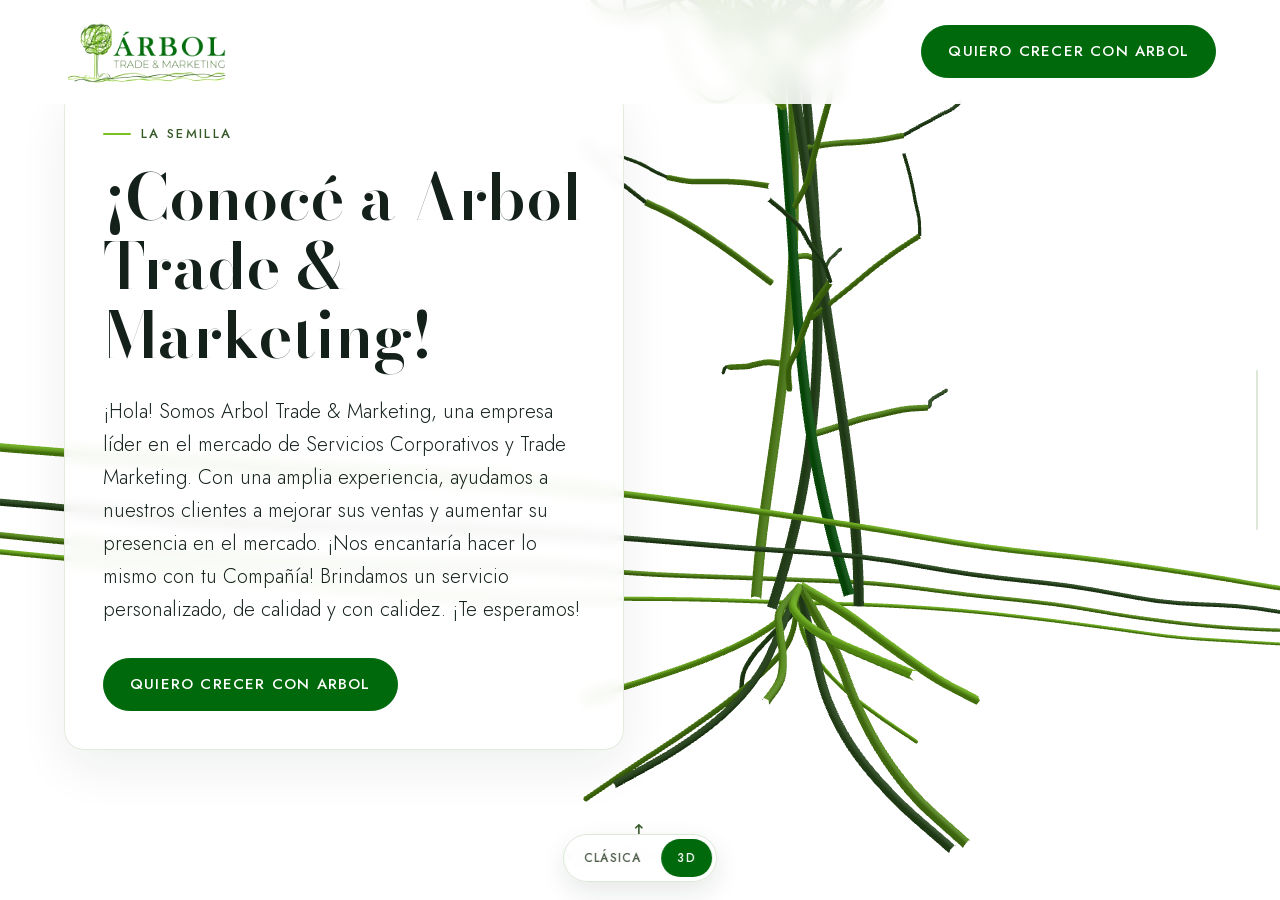
==== 3d/index.html @ 57b907fd "Versión 3D como alternativa, en /3d/ — la versión clásica no se toca Segunda versión del sitio con u" ====
<!doctype html>
<html lang="es-AR">
<head>
<meta charset="utf-8">
<meta name="viewport" content="width=device-width, initial-scale=1, viewport-fit=cover">
<!-- Samsung Internet's "Dark mode for websites" force-inverts pages by default
     for many Android users, turning this white-and-green site black with a
     magenta tree. This opts out. -->
<meta name="color-scheme" content="only light">
<meta name="theme-color" content="#ffffff">

<title>Árbol Trade & Marketing | Servicios Corporativos y Trade Marketing</title>
<meta name="description" content="Somos Árbol Trade & Marketing. Ayudamos a nuestros clientes a mejorar sus ventas y aumentar su presencia en el mercado: trade marketing, BTL, merchandising, auditoría, mystery shopping y logística promocional en Argentina.">
<link rel="canonical" href="https://www.arbolmarketing.com/">

<!-- ============================ STAGING ONLY ============================
     REMOVE THIS TAG BEFORE THE PRODUCTION CUTOVER TO www.arbolmarketing.com.
     Leaving it in place would de-index the live site from Google entirely.
     There is no build step here, so nothing removes it automatically.
     ===================================================================== -->
<meta name="robots" content="noindex, nofollow">

<meta property="og:type" content="website">
<meta property="og:locale" content="es_AR">
<meta property="og:site_name" content="Árbol Trade & Marketing">
<meta property="og:title" content="Árbol Trade & Marketing">
<meta property="og:description" content="Servicios Corporativos y Trade Marketing. Ayudamos a tu compañía a crecer: equipos permanentes en el punto de venta, brigadas, auditoría, mystery shoppers, merchandising, marketing visual y logística.">
<meta property="og:url" content="https://www.arbolmarketing.com/">
<meta property="og:image" content="https://www.arbolmarketing.com/assets/logo/original/arbol-vertical.jpg">
<meta name="twitter:card" content="summary_large_image">

<link rel="icon" href="../assets/favicon/favicon.svg" type="image/svg+xml">
<link rel="apple-touch-icon" href="../assets/favicon/apple-touch-icon.png">

<link rel="preload" href="../assets/fonts/jost-var.woff2" as="font" type="font/woff2" crossorigin>
<link rel="stylesheet" href="../styles.css?v=1">
<link rel="stylesheet" href="overrides.css?v=1">
<!-- Set before first paint: the reveal styles are scoped to .js, so without
     this the content would render then hide, flashing on every load. -->
<script>document.documentElement.className = 'js';</script>

<script type="application/ld+json">
{
  "@context": "https://schema.org",
  "@type": "ProfessionalService",
  "name": "Árbol Trade & Marketing",
  "description": "Servicios Corporativos y Trade Marketing.",
  "url": "https://www.arbolmarketing.com/",
  "email": "gerencia@arbolmarketing.com",
  "areaServed": "AR",
  "address": {
    "@type": "PostalAddress",
    "streetAddress": "Ciudad de la Paz 2941 Piso 9° B",
    "addressLocality": "CABA",
    "addressCountry": "AR"
  }
}
</script>
</head>

<body>
<canvas id="scene" aria-hidden="true"></canvas>

<a class="skip" href="#contenido">Saltar al contenido principal</a>

<header class="hdr">
  <a class="hdr__logo" href="#s1" aria-label="Árbol Trade &amp; Marketing — inicio">
    <img src="../assets/logo/arbol-horizontal.jpg" width="420" height="183"
         alt="Árbol Trade &amp; Marketing">
  </a>
  <a class="btn btn--primary hdr__cta"
     href="mailto:gerencia@arbolmarketing.com?subject=Quiero%20crecer%20con%20Arbol">Quiero crecer con Arbol</a>
</header>

<div class="rail" aria-hidden="true"><div class="rail__fill" id="railFill"></div></div>

<!-- The sections below are in NARRATIVE order in the HTML. CSS renders them
     bottom-to-top, so §1 is at the visual bottom and the visitor climbs. -->
<main class="scroll" id="scroller">

  <!-- ============================================================ §1 semilla -->
  <section class="sect s-3d s-seed" id="s1" aria-labelledby="t1">
    <div class="wrap narrow">
      <p class="eyebrow" data-reveal>La semilla</p>
      <h1 id="t1" data-reveal="2">¡Conocé a Arbol Trade &amp; Marketing!</h1>
      <p class="lead" data-reveal="3">¡Hola! Somos Arbol Trade &amp; Marketing, una empresa líder en el mercado de Servicios Corporativos y Trade Marketing. Con una amplia experiencia, ayudamos a nuestros clientes a mejorar sus ventas y aumentar su presencia en el mercado. ¡Nos encantaría hacer lo mismo con tu Compañía! Brindamos un servicio personalizado, de calidad y con calidez. ¡Te esperamos!</p>
      <div class="btns" data-reveal="4">
        <a class="btn btn--primary" href="mailto:gerencia@arbolmarketing.com?subject=Quiero%20crecer%20con%20Arbol">Quiero crecer con Arbol</a>
      </div>
    </div>

    <div class="art seed-art" aria-hidden="true"><img src="../assets/tree/waves.svg" alt="" class="fb-waves"></div>

    <button class="hint" id="hint" type="button">
      <span class="hint__arrow" aria-hidden="true">&#8593;</span>
      <span>Subí para crecer</span>
    </button>
  </section>

  <!-- ============================================================ §2 raíces -->
  <section class="sect s-3d s-roots" id="s2" aria-labelledby="t2">
    <div class="art roots-art" aria-hidden="true"><img src="../assets/tree/roots.svg" alt="" class="fb-roots"></div>
    <div class="wrap narrow" id="contenido" tabindex="-1">
      <p class="eyebrow" data-reveal>Las raíces</p>
      <h2 id="t2" data-reveal="2">Nuestra historia de crecimiento</h2>
      <p class="lead" data-reveal="3">Como un árbol, crecemos y evolucionamos a lo largo de los años. Desde nuestros inicios, hemos acompañado a nuestros clientes en su camino hacia el éxito. Logramos echar raíces, prosperar, dar cobertura y frutos con nuestras acciones. Hoy seguimos creciendo junto a ellos. Conocé más sobre nuestra historia y cómo podemos ayudar a tu negocio a crecer y prosperar.</p>
    </div>
  </section>

  <!-- ============================================================ §3 tronco -->
  <section class="sect s-3d s-trunk" id="s3" aria-labelledby="t3">
    <div class="art trunk-art" aria-hidden="true"><img src="../assets/tree/trunk.svg" alt="" class="fb-trunk"></div>
    <div class="wrap">
      <p class="eyebrow" data-reveal>El tronco</p>
      <h2 id="t3" data-reveal="2">¿Qué ofrecemos?</h2>

      <ul class="svcs" role="list">
        <li class="svc svc--solo" data-reveal>
          <svg class="svc__icon" viewBox="0 0 40 40" aria-hidden="true">
            <path d="M20 7c-6.5 0-10.5 4.2-9.4 9.2 1 5 6.4 8.2 11.6 7 5.2-1.2 8.7-5.4 7.5-9.9C28.6 9 24.4 7 20.6 8.4c-3.8 1.4-5 5.4-3 7.8 2 2.4 5.6 2 6.6-.6" stroke="var(--canopy)"/>
            <path d="M20 24.5V33" stroke="var(--brand)"/>
            <path d="M12.5 22.5 8 27M27.5 22.5 32 27" stroke="var(--mid)"/>
            <path d="M8 27c-2 .6-3 2-2.8 3.4M32 27c2 .6 3 2 2.8 3.4" stroke="var(--leaf)"/>
          </svg>
          <h3>Servicios de Marketing, Trade, BTL, campañas y eventos.</h3>
        </li>

        <li class="svc" data-reveal>
          <svg class="svc__icon" viewBox="0 0 40 40" aria-hidden="true">
            <path d="M14 13.5a3.2 3.2 0 1 1-.1 0M14 17v7m-3.8 4 3.8-4 3.8 4" stroke="var(--canopy)"/>
            <path d="M26.5 15a2.7 2.7 0 1 1-.1 0M26.5 18v6m-3 3.6 3-3.6 3 3.6" stroke="var(--mid)"/>
            <path d="M4 33c4.5-2.2 8-.2 12 .2 4 .4 7.5-1.8 11.5-1.6 2.6.1 4.4 1 6.5 2.2" stroke="var(--leaf)"/>
          </svg>
          <h3>Equipos de atención permanente para el PdeV</h3>
          <p>¡Siempre estamos disponibles para ayudar a nuestros clientes a mejorar su servicio al canal!</p>
        </li>

        <li class="svc" data-reveal>
          <svg class="svc__icon" viewBox="0 0 40 40" aria-hidden="true">
            <path d="M4 27.5 11.5 19l5 5L27 10" stroke="var(--canopy)"/>
            <path d="M21 10h6.5v6.5" stroke="var(--brand)"/>
            <path d="M4 33h9M6.5 36.5h6" stroke="var(--leaf)"/>
          </svg>
          <h3>Brigadas para acciones puntuales</h3>
          <p>¡Ayudamos a nuestros clientes a destacar en campañas específicas, rápidas y de gran alcance!</p>
        </li>

        <li class="svc" data-reveal>
          <svg class="svc__icon" viewBox="0 0 40 40" aria-hidden="true">
            <path d="M17.5 6.5c-6.2.3-10.4 4.6-10 10.4.4 5.8 5.4 9.6 11 9 5.6-.6 9.4-5.2 8.8-10.8-.5-4.6-4-8.2-8.6-8.6" stroke="var(--canopy)"/>
            <path d="m24.5 24.5 9 9" stroke="var(--brand)"/>
            <path d="M13.5 20v-3.5M17.5 20v-6.5M21.5 20v-9.5" stroke="var(--mid)"/>
          </svg>
          <h3>Servicios de auditoría</h3>
          <p>¡Brindamos una visión detallada del mercado para ayudar a tomar decisiones basadas en información!</p>
        </li>

        <li class="svc" data-reveal>
          <svg class="svc__icon" viewBox="0 0 40 40" aria-hidden="true">
            <path d="M9.5 14.5h21l-1.8 19h-17.4z" stroke="var(--canopy)"/>
            <path d="M15.5 14.5v-3a4.5 4.5 0 0 1 9 0v3" stroke="var(--mid)"/>
            <path d="M13.5 24.5c3.2-4.2 9.8-4.2 13 0-3.2 4.2-9.8 4.2-13 0" stroke="var(--brand)"/>
            <path d="M20 22.6a2 2 0 1 1-.1 0" stroke="var(--leaf)"/>
          </svg>
          <h3>Mystery Shoppers</h3>
          <p>¡Ayudamos a nuestros clientes a mejorar su servicio al cliente, evaluar sus KPI y validar la calidad de sus dinámicas!</p>
        </li>

        <li class="svc" data-reveal>
          <svg class="svc__icon" viewBox="0 0 40 40" aria-hidden="true">
            <path d="M4 15.5c5-2 9 2 14 0s9-2 18 0" stroke="var(--leaf)"/>
            <path d="M4 24.5c5-2 9 2 14 0s9-2 18 0" stroke="var(--mid)"/>
            <path d="M4 33.5c5-2 9 2 14 0s9-2 18 0" stroke="var(--canopy)"/>
            <path d="M7.5 6h6.5v7.5H7.5zM26 6h6.5v7.5H26z" stroke="var(--canopy)"/>
            <path d="m17.4 5.6 6.4.9-.9 6.4-6.4-.9z" stroke="var(--brand)"/>
          </svg>
          <h3>Servicio de Merchandising</h3>
          <p>¡Gestión de Trade, Información, Activación, Seguimiento y presentación de productos en tiendas!</p>
        </li>

        <li class="svc" data-reveal>
          <svg class="svc__icon" viewBox="0 0 40 40" aria-hidden="true">
            <path d="M20 21c0-1.8 1.9-2.8 3.1-1.2 1.2 1.6-.5 4.6-3.4 4.8-2.9.2-5.6-2.8-4.6-6.3 1-3.5 5.8-4.8 9.2-2.2" stroke="var(--canopy)"/>
            <path d="M20 11.5V6M29 14l3.5-3.5M11 14 7.5 10.5M32 22h5M3 22h5" stroke="var(--leaf)"/>
            <path d="M9.5 29.5 30 26l1.4 8L11 37.5z" stroke="var(--mid)"/>
          </svg>
          <h3>Marketing visual</h3>
          <p>¡Ayudamos a nuestros clientes a llamar la atención con activaciones impactantes!</p>
        </li>

        <li class="svc" data-reveal>
          <svg class="svc__icon" viewBox="0 0 40 40" aria-hidden="true">
            <path d="M3.5 12h17v14h-17z" stroke="var(--canopy)"/>
            <path d="M20.5 17h6.5l4.5 5.5V26h-11z" stroke="var(--mid)"/>
            <path d="M11 26a3.2 3.2 0 1 1-.1 0M27 26a3.2 3.2 0 1 1-.1 0" stroke="var(--brand)"/>
            <path d="M3 34c5-2 9 2 14 0s9-2 19 0" stroke="var(--leaf)"/>
          </svg>
          <h3>Logística</h3>
          <p>¡Aseguramos que los Materiales Promocionales lleguen a tiempo y se instalen en perfectas condiciones!</p>
        </li>
      </ul>
    </div>
  </section>

  <!-- ============================================================ §4 copa -->
  <section class="sect s-3d s-canopy" id="s4" aria-labelledby="t4">
    <div class="art canopy-art canopy" aria-hidden="true"><img src="../assets/tree/canopy.svg" alt="" class="fb-canopy"></div>
    <div class="shade" aria-hidden="true"></div>
    <div class="wrap narrow">
      <p class="eyebrow" data-reveal>La copa</p>
      <h2 id="t4" data-reveal="2">¿Por qué trabajar con nosotros?</h2>
      <p class="lead" data-reveal="3">Ofrecemos una combinación única de tecnología avanzada, potencial de crecimiento y recursos humanos altamente capacitados. Además, nuestra experiencia en el mercado en varias categorías nos permite brindar un servicio de calidad a nuestros clientes. ¡Nos encantaría ayudarte a alcanzar tus objetivos!</p>
    </div>
  </section>

  <!-- ============================================================ §5 contacto -->
  <section class="sect s-3d s-contact contact" id="s5" aria-labelledby="t5">
    <div class="wrap">
      <div class="contact-grid">
        <div>
          <p class="eyebrow" data-reveal>Los frutos</p>
          <h2 id="t5" data-reveal="2">¡Contactá con nosotros!</h2>
          <p class="lead line" data-reveal="3">¡Estamos ansiosos de conectarnos con vos!</p>
          <address data-reveal="3">Nos encontrás en Ciudad de la Paz 2941 Piso 9° B, CABA, Argentina</address>
          <p class="line" data-reveal="3"><span class="site">www.arbolmarketing.com</span> o envianos un correo electrónico a <a class="mail" href="mailto:gerencia@arbolmarketing.com">gerencia@arbolmarketing.com</a> .</p>
          <p data-reveal="3">¡No dudes en ponerte en contacto con nosotros para analizar juntos cómo podemos ayudar a crecer tu negocio!</p>

          <div class="btns" data-reveal="4">
            <a class="btn btn--primary" href="mailto:gerencia@arbolmarketing.com?subject=Quiero%20crecer%20con%20Arbol">Quiero crecer con Arbol</a>
            <a class="btn btn--ghost" href="mailto:gerencia@arbolmarketing.com?subject=Trabaj%C3%A1%20con%20Nosotros">Trabajá con Nosotros</a>
            <a class="btn btn--ghost" href="mailto:gerencia@arbolmarketing.com?subject=Acceso%20Clientes">Acceso Clientes</a>
          </div>
        </div>

        <div class="card-logo" data-reveal="2">
          <img src="../assets/logo/arbol-vertical.jpg" width="428" height="560"
               alt="Árbol Trade &amp; Marketing" loading="lazy">
        </div>
      </div>
    </div>
  </section>

  <footer class="ftr" id="ftr">
    <p style="margin:0">© <span id="yr">2026</span> Árbol Trade &amp; Marketing · Ciudad de la Paz 2941 Piso 9° B, CABA, Argentina</p>
    <p style="margin:0"><a href="mailto:gerencia@arbolmarketing.com">gerencia@arbolmarketing.com</a></p>
    <button class="motion-toggle" id="motionToggle" type="button" aria-pressed="false">Reducir animación</button>
  </footer>

</main>


<nav class="switch" aria-label="Versión del sitio">
  <a href="../">Clásica</a>
  <a href="./" aria-current="page">3D</a>
</nav>
<script src="../script.js?v=1"></script>
<script type="module" src="scene.js?v=1"></script>
</body>
</html>
---- styles.css ----
/* =========================================================================
   Árbol Trade & Marketing — www.arbolmarketing.com
   Plain CSS. No build step. What you edit is what ships.

   CONTRAST RULES — do not break these:
     --leaf (#7CC01F) is 2.23:1 on white. NEVER text, NEVER a link, NEVER a
     focus ring. Decorative strokes only.
     --mid  (#689F1E) is 3.20:1 on white. Decorative only, at any size.
     Buttons, links and focus rings use --brand (#00690C, 6.94:1) or darker.
   ========================================================================= */

@font-face {
  font-family: 'Bodoni Moda';
  font-style: normal;
  font-weight: 500 700;
  font-display: swap;
  src: url(assets/fonts/bodonimoda-var.woff2) format('woff2');
  unicode-range: U+0000-00FF, U+0131, U+0152-0153, U+02BB-02BC, U+02C6, U+02DA,
    U+02DC, U+0304, U+0308, U+0329, U+2000-206F, U+20AC, U+2122, U+2191, U+2193,
    U+2212, U+2215, U+FEFF, U+FFFD;
}
@font-face {
  font-family: 'Jost';
  font-style: normal;
  font-weight: 300 500;
  font-display: swap;
  src: url(assets/fonts/jost-var.woff2) format('woff2');
  unicode-range: U+0000-00FF, U+0131, U+0152-0153, U+02BB-02BC, U+02C6, U+02DA,
    U+02DC, U+0304, U+0308, U+0329, U+2000-206F, U+20AC, U+2122, U+2191, U+2193,
    U+2212, U+2215, U+FEFF, U+FFFD;
}

:root {
  --white: #ffffff;
  --mist: #f2f7ef;
  --border: #dce7d8;
  --ink: #14201a;
  --ink-2: #4a5a45;
  --root: #0b4a12;
  --brand: #00690c;
  --brand-hov: #00520a;
  --canopy: #375b29;
  --mid: #689f1e;
  --leaf: #7cc01f;

  --serif: 'Bodoni Moda', 'Didot', 'Times New Roman', serif;
  --sans: 'Jost', 'Futura', 'Century Gothic', system-ui, -apple-system, sans-serif;

  --wrap: 1120px;
  --pad: clamp(20px, 5vw, 64px);
  --sect-y: clamp(72px, 12vh, 132px);

  --ease: cubic-bezier(0.22, 0.61, 0.36, 1);
  --dur: 0.85s;
}

*, *::before, *::after { box-sizing: border-box; }

html { -webkit-text-size-adjust: 100%; }

body {
  margin: 0;
  background: var(--white);
  color: var(--ink);
  font-family: var(--sans);
  font-weight: 400;
  font-size: 17px;
  line-height: 1.7;          /* Spanish runs long. Not optional. */
  -webkit-font-smoothing: antialiased;
  overflow: hidden;          /* the scroller below owns all scrolling */
}

img { max-width: 100%; height: auto; display: block; }

::selection { background: var(--leaf); color: var(--ink); }

a { color: var(--brand); }

:focus-visible {
  outline: 3px solid var(--brand);
  outline-offset: 2px;
  border-radius: 3px;
}

.skip {
  position: absolute;
  left: 12px; top: -60px;
  z-index: 100;
  background: var(--brand); color: #fff;
  padding: 10px 18px; border-radius: 999px;
  font-size: 15px; text-decoration: none;
  transition: top 0.2s;
}
.skip:focus { top: 12px; }

.sr-only {
  position: absolute; width: 1px; height: 1px;
  padding: 0; margin: -1px; overflow: hidden;
  clip: rect(0 0 0 0); white-space: nowrap; border: 0;
}

/* ---------------------------------------------------------------- header */
.hdr {
  position: fixed; inset: 0 0 auto 0; z-index: 50;
  display: flex; align-items: center; justify-content: space-between;
  gap: 16px;
  padding: 14px var(--pad);
  background: rgba(255, 255, 255, 0.88);
  backdrop-filter: saturate(1.4) blur(10px);
  border-bottom: 1px solid transparent;
  transition: border-color 0.3s, background 0.3s;
}
.hdr.stuck { border-bottom-color: var(--border); }
/* The client's lockups are JPGs on a white background, so their "white" is
   never exactly #FFFFFF and shows as a faint rectangle against the page.
   multiply drops those near-white pixels into the background cleanly.
   Only safe because every surface behind a logo here is white or mist. */
.hdr__logo img, .card-logo img, .e404 img {
  /* brightness() lifts the near-white to pure white so the rectangle vanishes;
     multiply then blends what's left. The green line art is dark enough that
     a 6% lift is invisible on it. Remove both once a real vector logo lands. */
  filter: brightness(1.06);
  mix-blend-mode: multiply;
}
.hdr__logo img { width: clamp(132px, 17vw, 172px); }
.hdr__cta { flex: 0 0 auto; }
@media (max-width: 640px) { .hdr .btn { display: none; } }

/* ---------------------------------------------------------------- scroller
   THE CORE MECHANIC.
   flex-direction: column-reverse stacks the sections bottom-to-top visually
   while leaving them in narrative order in the HTML. The browser parks the
   initial scroll position at the flow's start edge — which is the visual
   BOTTOM — so the page opens at the seed, underground, with no JavaScript.
   Scrolling UP moves the visitor forward: semilla → raíces → tronco → copa.
   Because the DOM is never reordered, reading order, tab order and
   screen-reader order all still match. No scroll-jacking anywhere. */
.scroll {
  height: 100svh;
  overflow-y: auto;
  overflow-x: hidden;
  display: flex;
  flex-direction: column-reverse;
  overscroll-behavior-y: contain;
  scroll-behavior: smooth;
}
@media (prefers-reduced-motion: reduce) { .scroll { scroll-behavior: auto; } }

.sect {
  flex: 0 0 auto;
  position: relative;
  width: 100%;
  padding: var(--sect-y) var(--pad);
}
.wrap { max-width: var(--wrap); margin: 0 auto; position: relative; z-index: 2; }
.narrow { max-width: 68ch; }

/* ---------------------------------------------------------------- type */
.eyebrow {
  font-family: var(--sans); font-weight: 500;
  font-size: 13px; letter-spacing: 0.18em; text-transform: uppercase;
  color: var(--canopy);
  margin: 0 0 18px;
  display: flex; align-items: center; gap: 10px;
}
.eyebrow::before {
  content: ''; width: 28px; height: 2px; background: var(--leaf);
  border-radius: 2px; flex: 0 0 auto;
}

h1, h2 { font-family: var(--serif); font-weight: 600; margin: 0 0 24px; letter-spacing: -0.01em; }
h1 { font-size: clamp(38px, 5.6vw, 64px); line-height: 1.08; }
h2 { font-size: clamp(30px, 4vw, 44px); line-height: 1.15; }
h3 { font-family: var(--sans); font-weight: 500; font-size: clamp(20px, 2vw, 22px); line-height: 1.3; margin: 0 0 8px; }

p { margin: 0 0 20px; max-width: 68ch; }
.lead { font-weight: 300; font-size: clamp(18px, 2.2vw, 20px); line-height: 1.65; }
.muted { color: var(--ink-2); }

/* ---------------------------------------------------------------- buttons */
.btn {
  display: inline-flex; align-items: center; justify-content: center; gap: 10px;
  min-height: 48px; padding: 13px 26px;
  font-family: var(--sans); font-weight: 500; font-size: 15px;
  letter-spacing: 0.08em; text-transform: uppercase;
  border-radius: 999px; text-decoration: none;
  border: 1.5px solid var(--brand);
  transition: background 0.22s, color 0.22s, transform 0.22s, box-shadow 0.22s;
}
.btn--primary { background: var(--brand); color: #fff; }
.btn--primary:hover { background: var(--brand-hov); border-color: var(--brand-hov); transform: translateY(-2px); box-shadow: 0 8px 22px rgba(0, 105, 12, 0.22); }
.btn--ghost { background: transparent; color: var(--brand); }
.btn--ghost:hover { background: var(--mist); transform: translateY(-2px); }
.btns { display: flex; flex-wrap: wrap; gap: 14px; margin-top: 32px; }

/* ---------------------------------------------------------------- tree art */
.art { position: absolute; z-index: 1; pointer-events: none; }
.art svg { display: block; width: 100%; height: 100%; overflow: visible; }
.art path { fill: none; stroke-linecap: round; stroke-linejoin: round; }

/* draw-on: every path is normalised with pathLength="1" */
.js .art path {
  stroke-dasharray: 1;
  stroke-dashoffset: 1;
  transition: stroke-dashoffset 1.5s var(--ease);
}
.js .in .art path, .js .art.in path { stroke-dashoffset: 0; }

/* stagger the canopy strokes so the crown tangles itself into being */
.js .canopy path { transition-duration: 1.7s; }
.js .canopy path:nth-child(3n)   { transition-delay: 0.18s; }
.js .canopy path:nth-child(3n+1) { transition-delay: 0.36s; }
.js .roots path:nth-child(2n)    { transition-delay: 0.2s; }

/* ---------------------------------------------------------------- reveal
   Authored visible-first: the animation is the OVERRIDE, never the default.
   With JS off, CSS unsupported, or reduced-motion on, everything is simply
   there. We never drop interactive content below opacity 0.15. */
.js [data-reveal] {
  opacity: 0;
  transform: translateY(16px);
  transition: opacity var(--dur) var(--ease), transform var(--dur) var(--ease);
}
.js [data-reveal].in { opacity: 1; transform: none; }
.js [data-reveal][data-reveal='2'] { transition-delay: 0.1s; }
.js [data-reveal][data-reveal='3'] { transition-delay: 0.2s; }
.js [data-reveal][data-reveal='4'] { transition-delay: 0.3s; }

/* ---------------------------------------------------------------- §1 semilla */
.s-seed { min-height: 100svh; display: flex; align-items: center; padding-bottom: 190px; }
.s-seed .wrap { text-align: left; }
.seed-art { left: 0; right: 0; bottom: 0; height: 210px; }
.seed-art .waves { position: absolute; left: -2%; right: -2%; bottom: 120px; height: 60px; width: 104%; }
.seed-art .seedling { position: absolute; left: 50%; bottom: 84px; width: 120px; height: 110px; transform: translateX(-50%); }

.hint {
  position: absolute; left: 50%; bottom: 26px; transform: translateX(-50%);
  z-index: 3;
  display: flex; flex-direction: column; align-items: center; gap: 6px;
  font-size: 13px; letter-spacing: 0.16em; text-transform: uppercase;
  color: var(--canopy); font-weight: 500;
  background: none; border: 0; cursor: pointer; font-family: var(--sans);
  padding: 8px 14px; border-radius: 999px;
}
.hint:hover { color: var(--brand); }
.hint__arrow { font-size: 19px; line-height: 1; animation: rise 2.1s var(--ease) infinite; }
@keyframes rise {
  0%, 100% { transform: translateY(3px); opacity: 0.55; }
  50% { transform: translateY(-4px); opacity: 1; }
}

/* ---------------------------------------------------------------- §2 raíces */
/* The text starts BELOW the root system — root strokes never run behind
   running copy, they live in the space above it and in the side gutters. */
.s-roots { padding-top: clamp(250px, 38vh, 420px); }
.roots-art {
  left: 50%; top: 10px;
  width: min(880px, 96vw); height: clamp(190px, 28vh, 330px);
  transform: translateX(-50%); opacity: 0.9;
}

/* ---------------------------------------------------------------- §3 tronco */
.s-trunk { padding-top: calc(var(--sect-y) + 20px); }
.trunk-art { left: 50%; top: 0; bottom: 0; width: 180px; height: auto; transform: translateX(-50%); }
.trunk-art svg { height: 100%; }

.svcs {
  list-style: none; margin: 56px 0 0; padding: 0;
  display: grid; grid-template-columns: 1fr 1fr; column-gap: 210px; row-gap: 30px;
}
.svc {
  position: relative;
  border: 1px solid var(--border); border-radius: 16px;
  background: var(--white);
  padding: 26px 26px 28px;
  transition: box-shadow 0.25s, transform 0.25s, border-color 0.25s;
}
.svc:hover { transform: translateY(-2px); box-shadow: 0 12px 30px rgba(20, 32, 26, 0.08); border-color: #cbdcc5; }
.svc__icon { width: 44px; height: 44px; margin-bottom: 16px; }
.svc__icon path, .svc__icon circle { fill: none; stroke-linecap: round; stroke-linejoin: round; stroke-width: 1.75; }
.svc h3 { color: var(--ink); }
.svc p { font-size: 16px; color: var(--ink-2); margin: 0; }
.svc--solo { display: flex; flex-direction: column; justify-content: center; }

/* branch stubs reaching from each card toward the trunk */
.svc::after {
  content: ''; position: absolute; top: 46px; height: 1.5px;
  background: linear-gradient(90deg, var(--border), var(--leaf));
  width: 105px;
}
.svc:nth-child(odd) { grid-column: 1; }
.svc:nth-child(even) { grid-column: 2; margin-top: 64px; }
.svc:nth-child(odd)::after { right: -105px; }
.svc:nth-child(even)::after { left: -105px; background: linear-gradient(270deg, var(--border), var(--leaf)); }

/* ---------------------------------------------------------------- §4 copa */
.s-canopy { padding-top: clamp(120px, 22vh, 240px); overflow: hidden; }
.canopy-art { left: 50%; top: -40px; width: min(880px, 118vw); height: 520px; transform: translateX(-50%); opacity: 0.95; }
.s-canopy .wrap { padding-top: clamp(240px, 34vh, 380px); }
.s-canopy .shade {
  position: absolute; left: 50%; top: 300px; width: min(900px, 120vw); height: 340px;
  transform: translateX(-50%);
  background: radial-gradient(ellipse at center, rgba(55, 91, 41, 0.08), transparent 68%);
  z-index: 1; pointer-events: none;
}

/* ---------------------------------------------------------------- §5 contacto */
.s-contact { background: var(--mist); border-top: 1px solid var(--border); }
.contact-grid { display: grid; grid-template-columns: 1.15fr 0.85fr; gap: 56px; align-items: start; }
.contact address { font-style: normal; margin: 0 0 6px; }
.contact .line { margin: 0 0 10px; }
.contact a.mail { color: var(--brand); font-weight: 500; word-break: break-word; }
.contact .site { color: var(--canopy); font-weight: 500; }
.card-logo {
  background: var(--white); border: 1px solid var(--border); border-radius: 20px;
  padding: 34px; text-align: center;
}
.card-logo img { margin: 0 auto; width: min(240px, 60%); }

/* ---------------------------------------------------------------- footer */
.ftr {
  background: var(--white); border-top: 1px solid var(--border);
  /* The footer is the LAST child, so column-reverse puts it at the visual top
     of the page — where the fixed header would otherwise cover it. The extra
     top padding is that clearance, not decoration. */
  padding: clamp(104px, 13vh, 140px) var(--pad) 34px;
  display: flex; flex-wrap: wrap; align-items: center; justify-content: space-between; gap: 16px;
  font-size: 14px; color: var(--ink-2);
}
.ftr a { color: var(--canopy); }
.motion-toggle {
  font-family: var(--sans); font-size: 13px; color: var(--ink-2);
  background: none; border: 1px solid var(--border); border-radius: 999px;
  padding: 10px 18px; cursor: pointer; min-height: 44px;
}
.motion-toggle:hover { border-color: var(--brand); color: var(--brand); }

/* ---------------------------------------------------------------- rail
   Orientation without inventing Spanish nav labels. Fills from the bottom
   as the visitor climbs. Decorative and hidden from assistive tech. */
.rail {
  position: fixed; right: 22px; top: 50%; transform: translateY(-50%);
  z-index: 40; width: 2px; height: 160px;
  background: var(--border); border-radius: 2px;
  display: flex; align-items: flex-end;
}
.rail__fill { width: 100%; height: 0%; background: var(--brand); border-radius: 2px; transition: height 0.15s linear; }
@media (max-width: 1100px) { .rail { display: none; } }

/* ================================================================ mobile */
@media (max-width: 860px) {
  .svcs { grid-template-columns: 1fr; column-gap: 0; row-gap: 18px; margin-left: 52px; margin-top: 44px; }
  .svc:nth-child(odd), .svc:nth-child(even) { grid-column: 1; margin-top: 0; }
  .svc::after,
  .svc:nth-child(odd)::after,
  .svc:nth-child(even)::after {
    left: -52px; right: auto; width: 52px;
    background: linear-gradient(270deg, var(--border), var(--leaf));
  }
  /* trunk moves to the left gutter — same SVG, different placement */
  .trunk-art { left: 26px; transform: none; width: 60px; }
  .contact-grid { grid-template-columns: 1fr; gap: 34px; }
  .card-logo { padding: 26px; }
  .s-canopy .wrap { padding-top: clamp(170px, 26vh, 240px); }
  .canopy-art { width: 130vw; height: 380px; top: 0; }
  .s-canopy .shade { top: 210px; height: 240px; }
  .ftr { justify-content: center; text-align: center; }
}

@media (max-width: 420px) {
  .svcs { margin-left: 40px; }
  .svc::after, .svc:nth-child(odd)::after, .svc:nth-child(even)::after { left: -40px; width: 40px; }
  .trunk-art { left: 14px; width: 48px; }
  .btns .btn { width: 100%; }
}

/* ================================================================ motion off
   Ships in the same commit as the animation, and shows the COMPLETE final
   state — never a blank page. The .no-motion class is set by the footer
   toggle for users who have never opened OS accessibility settings. */
@media (prefers-reduced-motion: reduce) {
  .js [data-reveal], .js [data-reveal].in { opacity: 1; transform: none; transition: none; }
  .js .art path { stroke-dashoffset: 0; transition: none; }
  .hint__arrow { animation: none; }
  * { scroll-behavior: auto !important; }
}
.no-motion [data-reveal], .no-motion [data-reveal].in { opacity: 1 !important; transform: none !important; transition: none !important; }
.no-motion .art path { stroke-dashoffset: 0 !important; transition: none !important; }
.no-motion .hint__arrow { animation: none; }

/* ================================================================ print */
@media print {
  body { overflow: visible; }
  .scroll { height: auto; overflow: visible; display: block; }
  .hdr, .rail, .hint, .art, .motion-toggle { display: none !important; }
  .sect { padding: 24px 0; page-break-inside: avoid; }
}
---- 3d/overrides.css ----
/* =========================================================================
   Árbol — versión 3D
   Layered ON TOP of ../styles.css. The base stylesheet is shared with the
   flat version and is never edited from here.
   ========================================================================= */

/* The WebGL canvas sits behind everything, fixed, full-viewport. */
#scene {
  position: fixed;
  inset: 0;
  width: 100%;
  height: 100%;
  z-index: 0;
  display: block;
  opacity: 0;
  transition: opacity 1.1s ease;
}
.scene-ready #scene { opacity: 1; }
.no-webgl #scene { display: none; }

.scroll { position: relative; z-index: 1; background: transparent; }
.sect { background: transparent; }

/* Text needs to stay readable over the tree, so each copy block gets a soft
   white scrim rather than a hard card — the tree still reads through it.
   Applied purely in CSS so the 3D page needs no extra markup and the copy
   stays byte-identical to the flat version. */
.s-3d .wrap.narrow,
.s-3d.s-contact .contact-grid > div:first-child {
  position: relative;
  padding: 34px 38px 38px;
  border-radius: 20px;
  background: linear-gradient(180deg, rgba(255,255,255,0.93), rgba(255,255,255,0.88));
  backdrop-filter: blur(7px) saturate(1.1);
  box-shadow: 0 18px 50px rgba(20, 32, 26, 0.07);
  border: 1px solid rgba(220, 231, 216, 0.8);
}
@supports not (backdrop-filter: blur(4px)) {
  .s-3d .wrap.narrow,
  .s-3d.s-contact .contact-grid > div:first-child { background: rgba(255, 255, 255, 0.97); }
}

/* Content sits in a column on the left so the crown has room to breathe. */
.s-3d .wrap { max-width: 560px; margin-left: 0; }
.s-3d.s-contact .wrap { max-width: var(--wrap); }

/* The flat SVG art is the no-WebGL fallback only. */
.art { display: none; }
.no-webgl .art { display: block; }

.s-seed { padding-bottom: 150px; }
.s-canopy .wrap { padding-top: 0; }
.s-canopy .shade { display: none; }
.s-roots { padding-top: var(--sect-y); }
.s-trunk { padding-top: var(--sect-y); }

/* Services: no drawn trunk here — the real 3D trunk is behind them. */
.s-3d .svcs { grid-template-columns: 1fr 1fr; column-gap: 26px; margin-left: 0; }
.s-3d .svc:nth-child(even) { margin-top: 0; }
.s-3d .svc::after { display: none; }
.s-3d .svc {
  background: rgba(255, 255, 255, 0.93);
  backdrop-filter: blur(7px);
  border-color: rgba(220, 231, 216, 0.9);
}
.s-3d.s-trunk .wrap { max-width: var(--wrap); }

.s-contact { background: transparent; border-top: 0; }
.s-contact .card-logo { background: rgba(255,255,255,0.93); backdrop-filter: blur(7px); }
.ftr { background: rgba(255, 255, 255, 0.9); backdrop-filter: blur(7px); }

/* Version switcher — lets Gustavo flip between the two versions. */
.switch {
  position: fixed; left: 50%; bottom: 18px; transform: translateX(-50%);
  z-index: 60; display: flex; gap: 4px;
  background: rgba(255,255,255,0.92); backdrop-filter: blur(9px);
  border: 1px solid var(--border); border-radius: 999px; padding: 4px;
  box-shadow: 0 10px 26px rgba(20,32,26,0.1);
}
.switch a {
  font-family: var(--sans); font-size: 12px; font-weight: 500;
  letter-spacing: 0.1em; text-transform: uppercase;
  padding: 9px 16px; border-radius: 999px; text-decoration: none;
  color: var(--ink-2); min-height: 36px; display: flex; align-items: center;
}
.switch a[aria-current] { background: var(--brand); color: #fff; }

@media (max-width: 860px) {
  .s-3d .wrap { max-width: none; }
  .s-3d .svcs { grid-template-columns: 1fr; }
  .scrim { padding: 24px 22px 26px; border-radius: 16px; }
  .switch { bottom: 12px; }
  .hint { bottom: 66px; }
}

@media (prefers-reduced-motion: reduce) {
  #scene { transition: none; }
}

/* --- no-WebGL fallback -----------------------------------------------------
   If WebGL is unavailable the flat SVG tree renders instead, so the page is
   never a blank white screen. */
.no-webgl .art img { width: 100%; height: 100%; object-fit: contain; }
.no-webgl .fb-waves { object-fit: fill; }
.no-webgl .s-3d .wrap.narrow,
.no-webgl .s-3d.s-contact .contact-grid > div:first-child {
  background: none; border: 0; box-shadow: none; backdrop-filter: none; padding: 0;
}

/* The switcher floats over the page, so the last section needs room or it
   sits on top of the CTAs on a phone. */
@media (max-width: 860px) {
  .switch { left: auto; right: 12px; transform: none; }
  .switch a { padding: 8px 13px; font-size: 11px; }
  .s-3d.s-contact { padding-bottom: 96px; }
}
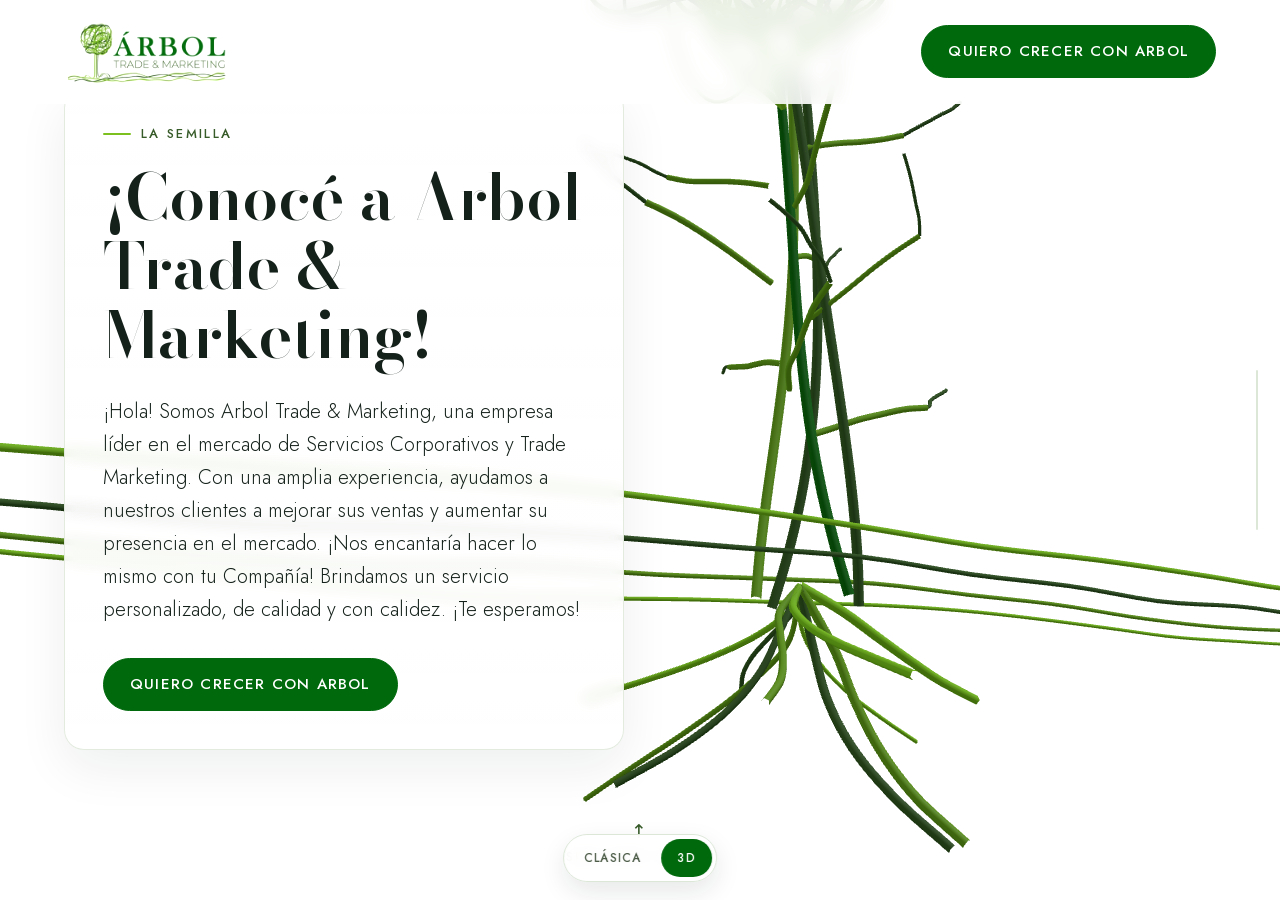
==== commit 05150def: "Versión clásica: el logo completo de fondo, sin cortes, moviéndose detrás del texto Antes el árbol e" ====
--- a/3d/index.html
+++ b/3d/index.html
@@ -63,6 +63,56 @@
 
 <a class="skip" href="#contenido">Saltar al contenido principal</a>
 
+<!-- The complete logo tree, uncut, fixed behind the page. It drifts as the
+     visitor scrolls (see --p in script.js) so it reads as moving behind the
+     copy, rather than being sliced up across the sections. -->
+<div class="tree-bg" aria-hidden="true">
+  <svg viewBox="0 0 900 1500" fill="none" preserveAspectRatio="xMidYMid meet"><!--T:TREE-->
+<g class="t-roots" transform="translate(120 1090) scale(1.1 0.95)">
+<path class="rt" d="M300.0,0.0C299.8,10.5 300.6,45.0 298.7,63.0C296.8,81.1 293.3,94.0 288.5,108.2C283.6,122.5 277.1,135.5 269.6,148.5C262.1,161.4 252.9,173.7 243.7,185.8C234.5,197.9 223.9,209.6 214.3,221.2C204.7,232.7 194.7,243.9 185.9,255.0C177.1,266.0 165.5,282.1 161.4,287.5" stroke="var(--canopy)" stroke-width="2.6" pathLength="1"/>
+<path class="rt" d="M300.0,0.0C303.7,5.1 316.6,21.7 322.4,30.4C328.2,39.1 330.8,45.3 334.8,52.2C338.8,59.0 342.2,65.3 346.6,71.6C350.9,77.8 355.1,83.7 360.8,89.6C366.5,95.4 373.0,101.0 380.9,106.6C388.9,112.1 398.3,117.6 408.6,122.9C418.9,128.2 437.1,136.0 442.8,138.6" stroke="var(--brand)" stroke-width="2.5" pathLength="1"/>
+<path class="rt" d="M300.0,0.0C298.9,10.5 299.0,44.8 293.6,62.7C288.2,80.7 276.5,93.6 267.5,107.7C258.6,121.9 248.6,134.9 239.7,147.8C230.8,160.7 222.0,172.9 214.1,185.0C206.1,197.1 199.1,208.7 192.1,220.2C185.1,231.7 179.0,242.8 172.0,253.8C165.0,264.8 153.9,280.9 150.2,286.3" stroke="var(--mid)" stroke-width="2.4" pathLength="1"/>
+<path class="rt" d="M300.0,0.0C300.7,11.5 301.6,49.4 304.3,69.3C307.0,89.1 310.6,103.3 316.0,118.9C321.4,134.6 328.4,149.0 336.6,163.2C344.8,177.4 354.9,190.9 365.2,204.2C375.4,217.5 387.1,230.4 398.2,243.1C409.2,255.7 420.8,268.0 431.3,280.2C441.8,292.3 456.1,310.0 461.1,316.0" stroke="var(--canopy)" stroke-width="2.2" pathLength="1"/>
+<path class="rt" d="M300.0,0.0C295.6,8.2 281.2,35.2 273.6,49.3C265.9,63.4 260.6,73.5 254.1,84.7C247.7,95.8 241.6,106.1 234.7,116.2C227.8,126.3 221.0,135.9 212.7,145.4C204.3,154.9 195.4,164.0 184.7,173.1C174.0,182.1 161.9,190.8 148.7,199.5C135.4,208.2 112.4,220.7 105.2,225.0" stroke="var(--brand)" stroke-width="2.1" pathLength="1"/>
+<path class="rt" d="M300.0,0.0C300.4,5.8 298.3,24.9 302.3,34.9C306.4,44.8 316.6,52.0 324.2,59.9C331.8,67.7 340.4,75.0 347.9,82.1C355.4,89.3 362.8,96.1 369.2,102.8C375.6,109.5 381.1,116.0 386.4,122.3C391.6,128.7 395.7,134.9 400.5,141.0C405.4,147.2 412.8,156.1 415.2,159.1" stroke="var(--mid)" stroke-width="2.0" pathLength="1"/>
+<path class="rt" d="M300.0,0.0C297.9,6.0 293.1,25.6 287.5,35.9C281.8,46.1 275.1,53.5 266.2,61.6C257.3,69.7 246.5,77.2 234.2,84.5C221.9,91.9 207.4,98.9 192.4,105.8C177.4,112.7 160.6,119.3 144.1,125.9C127.7,132.5 110.3,138.8 93.8,145.1C77.3,151.4 53.4,160.6 45.3,163.7" stroke="var(--canopy)" stroke-width="1.9" pathLength="1"/>
+<path class="rt" d="M300.0,0.0C304.2,7.9 317.8,34.0 325.1,47.6C332.4,61.3 337.7,71.0 343.8,81.8C349.8,92.5 355.4,102.4 361.6,112.2C367.8,122.0 373.6,131.3 380.9,140.4C388.1,149.6 395.8,158.4 405.2,167.1C414.5,175.8 425.1,184.3 437.0,192.6C448.9,201.0 469.8,213.2 476.4,217.3" stroke="var(--brand)" stroke-width="1.7" pathLength="1"/>
+<path class="rt" d="M300.0,0.0C300.3,9.4 304.3,40.2 301.7,56.4C299.1,72.5 290.4,84.1 284.3,96.8C278.2,109.5 271.0,121.2 265.0,132.8C259.0,144.4 253.0,155.4 248.2,166.2C243.3,177.1 239.4,187.5 236.0,197.8C232.5,208.1 230.3,218.2 227.6,228.1C225.0,237.9 221.3,252.3 220.0,257.2" stroke="var(--mid)" stroke-width="1.6" pathLength="1"/>
+</g>
+<g class="t-waves" transform="translate(0 1055) scale(0.75 1.0)">
+<path class="wv" d="M0.0,30.0C10.0,33.0 40.0,45.7 60.0,47.8C80.0,49.8 100.0,44.2 120.0,42.3C140.0,40.4 160.0,37.7 180.0,36.3C200.0,35.0 220.0,37.2 240.0,34.0C260.0,30.8 280.0,21.6 300.0,17.3C320.0,12.9 340.0,6.8 360.0,8.1C380.0,9.4 400.0,20.0 420.0,25.0C440.0,29.9 460.0,35.8 480.0,38.0C500.0,40.2 520.0,36.9 540.0,38.1C560.0,39.2 580.0,44.0 600.0,44.8C620.0,45.6 640.0,47.0 660.0,43.0C680.0,39.0 700.0,26.1 720.0,20.7C740.0,15.4 760.0,10.8 780.0,11.0C800.0,11.1 820.0,19.0 840.0,21.4C860.0,23.9 880.0,24.0 900.0,25.7C920.0,27.3 940.0,27.6 960.0,31.5C980.0,35.3 1000.0,46.0 1020.0,48.7C1040.0,51.4 1060.0,51.4 1080.0,47.8C1100.0,44.2 1120.0,31.9 1140.0,27.2C1160.0,22.5 1190.0,21.0 1200.0,19.8" stroke="var(--leaf)" stroke-width="2.5" pathLength="1"/>
+<path class="wv" d="M0.0,45.3C6.9,44.2 27.6,41.0 41.4,38.8C55.2,36.5 69.0,33.4 82.8,31.9C96.6,30.5 110.3,32.1 124.1,30.1C137.9,28.0 151.7,22.5 165.5,19.8C179.3,17.2 193.1,12.9 206.9,14.1C220.7,15.4 234.5,23.2 248.3,27.3C262.1,31.5 275.9,37.1 289.7,38.8C303.4,40.5 317.2,37.5 331.0,37.5C344.8,37.5 358.6,38.8 372.4,38.9C386.2,39.1 400.0,41.0 413.8,38.4C427.6,35.8 441.4,27.6 455.2,23.5C469.0,19.5 482.8,14.2 496.6,14.1C510.3,14.0 524.1,20.1 537.9,22.7C551.7,25.4 565.5,28.3 579.3,29.8C593.1,31.3 606.9,29.8 620.7,31.8C634.5,33.8 648.3,39.4 662.1,41.5C675.9,43.7 689.7,46.6 703.4,44.6C717.2,42.7 731.0,34.0 744.8,29.8C758.6,25.6 772.4,20.8 786.2,19.6C800.0,18.3 813.8,21.9 827.6,22.3C841.4,22.6 855.2,21.4 869.0,21.7C882.8,21.9 896.6,21.0 910.3,23.8C924.1,26.7 937.9,35.3 951.7,39.0C965.5,42.7 979.3,46.6 993.1,46.0C1006.9,45.4 1020.7,38.4 1034.5,35.4C1048.3,32.5 1062.1,29.9 1075.9,28.5C1089.7,27.0 1103.4,28.3 1117.2,26.5C1131.0,24.7 1144.8,19.2 1158.6,17.6C1172.4,16.0 1193.1,17.1 1200.0,17.0" stroke="var(--mid)" stroke-width="2.0" pathLength="1"/>
+<path class="wv" d="M0.0,34.2C12.5,33.3 50.0,29.7 75.0,28.6C100.0,27.4 125.0,28.6 150.0,27.4C175.0,26.2 200.0,22.6 225.0,21.4C250.0,20.1 275.0,18.1 300.0,19.7C325.0,21.3 350.0,27.6 375.0,30.8C400.0,34.0 425.0,38.0 450.0,38.9C475.0,39.9 500.0,36.9 525.0,36.3C550.0,35.6 575.0,35.4 600.0,35.0C625.0,34.6 650.0,35.8 675.0,34.0C700.0,32.2 725.0,26.8 750.0,24.1C775.0,21.3 800.0,17.4 825.0,17.5C850.0,17.6 875.0,22.4 900.0,24.9C925.0,27.3 950.0,30.9 975.0,32.3C1000.0,33.6 1025.0,32.2 1050.0,33.1C1075.0,34.0 1100.0,36.4 1125.0,37.6C1150.0,38.7 1187.5,39.8 1200.0,40.3" stroke="var(--canopy)" stroke-width="1.5" pathLength="1"/>
+</g>
+<g class="t-trunk" transform="translate(400 610) scale(0.5 0.48)">
+<path class="tk" d="M93.0,0.0C93.1,9.3 93.5,37.0 93.8,55.6C94.0,74.1 94.2,92.6 94.4,111.1C94.6,129.6 94.8,148.1 95.0,166.7C95.1,185.2 95.3,203.7 95.3,222.2C95.4,240.7 95.5,259.3 95.5,277.8C95.5,296.3 95.5,314.8 95.4,333.3C95.3,351.9 95.2,370.4 95.0,388.9C94.8,407.4 94.6,425.9 94.3,444.4C94.0,463.0 93.6,481.5 93.2,500.0C92.8,518.5 92.3,537.0 91.8,555.6C91.3,574.1 90.7,592.6 90.0,611.1C89.4,629.6 88.7,648.1 87.9,666.7C87.1,685.2 86.3,703.7 85.4,722.2C84.5,740.7 83.5,759.3 82.5,777.8C81.4,796.3 80.4,814.8 79.2,833.3C78.0,851.9 76.8,870.4 75.6,888.9C74.3,907.4 72.9,925.9 71.5,944.4C70.2,963.0 67.9,990.7 67.2,1000.0" stroke="var(--canopy)" stroke-width="3" pathLength="1"/>
+<path class="tk" d="M110.8,0.0C110.8,9.3 111.0,37.0 111.2,55.6C111.3,74.1 111.4,92.6 111.5,111.1C111.6,129.6 111.7,148.1 111.7,166.7C111.8,185.2 111.9,203.7 112.0,222.2C112.1,240.7 112.2,259.3 112.2,277.8C112.3,296.3 112.4,314.8 112.5,333.3C112.6,351.9 112.7,370.4 112.9,388.9C113.0,407.4 113.1,425.9 113.3,444.4C113.4,463.0 113.6,481.5 113.8,500.0C114.0,518.5 114.2,537.0 114.5,555.6C114.7,574.1 115.0,592.6 115.3,611.1C115.6,629.6 116.0,648.1 116.4,666.7C116.8,685.2 117.2,703.7 117.7,722.2C118.2,740.7 118.7,759.3 119.3,777.8C119.9,796.3 120.6,814.8 121.3,833.3C122.0,851.9 122.7,870.4 123.5,888.9C124.4,907.4 125.3,925.9 126.2,944.4C127.2,963.0 128.8,990.7 129.3,1000.0" stroke="var(--canopy)" stroke-width="3" pathLength="1"/>
+</g>
+<g class="t-canopy" transform="translate(150 100) scale(1.0 1.0)">
+<path class="cp" d="M262.4,321.4C257.8,317.9 252.4,314.5 247.2,310.4C242.1,306.3 236.3,302.0 231.5,296.8C226.7,291.6 221.8,285.8 218.3,279.4C214.8,273.1 212.0,265.9 210.6,258.8C209.3,251.6 209.2,243.8 210.2,236.3C211.3,228.9 213.8,221.2 217.1,214.1C220.4,207.0 224.9,200.1 229.8,193.7C234.6,187.2 240.4,181.3 246.1,175.6C251.8,169.9 258.0,164.7 264.2,159.6C270.4,154.4 276.7,149.6 283.2,144.8C289.7,140.1 296.2,135.4 303.1,131.1C310.0,126.8 317.1,122.5 324.6,119.1C332.0,115.6 339.8,112.3 347.7,110.2C355.6,108.1 364.0,106.6 371.9,106.5C379.9,106.4 388.1,107.3 395.5,109.4C402.9,111.4 410.1,114.8 416.4,118.9C422.6,122.9 428.2,128.2 432.9,133.5C437.7,138.8 441.5,145.0 445.0,150.7C448.4,156.3 450.9,162.3 453.7,167.5C456.5,172.8 458.7,177.7 461.6,182.1C464.4,186.5 467.3,190.2 471.0,193.9C474.6,197.6 478.8,200.7 483.4,204.3C488.0,207.8 493.4,211.1 498.6,215.2C503.7,219.3 509.5,223.7 514.3,228.9C519.1,234.0 524.0,239.9 527.5,246.2C531.0,252.6 533.8,259.7 535.2,266.9C536.5,274.1 536.7,281.9 535.6,289.3C534.5,296.8 532.0,304.4 528.7,311.6C525.5,318.7 520.9,325.6 516.1,332.0C511.2,338.4 505.5,344.4 499.7,350.1C494.0,355.7 487.8,361.0 481.6,366.1C475.4,371.2 469.1,376.1 462.6,380.8C456.2,385.6 449.6,390.2 442.7,394.5C435.8,398.8 428.7,403.1 421.3,406.6C413.9,410.1 406.0,413.4 398.1,415.5C390.2,417.5 381.9,419.0 373.9,419.1C366.0,419.3 357.8,418.4 350.4,416.3C342.9,414.2 335.7,410.8 329.5,406.8C323.2,402.8 317.7,397.4 312.9,392.1C308.1,386.8 304.3,380.6 300.9,375.0C297.4,369.3 294.9,363.4 292.1,358.1C289.4,352.9 287.2,348.0 284.3,343.6C281.4,339.2 278.5,335.4 274.8,331.7C271.2,328.0 267.0,325.0 262.4,321.4Z" stroke="var(--leaf)" stroke-width="2.9" pathLength="1"/>
+<path class="cp" d="M394.8,412.4C388.9,413.0 382.4,412.3 376.4,410.8C370.3,409.3 364.1,406.5 358.5,403.5C352.9,400.6 347.5,396.6 342.6,393.3C337.7,389.9 333.4,386.1 329.0,383.3C324.7,380.4 320.9,378.0 316.6,376.3C312.2,374.7 308.1,373.9 303.1,373.4C298.1,372.9 292.8,373.3 286.7,373.2C280.6,373.0 273.7,373.4 266.7,372.5C259.7,371.6 251.7,370.5 244.5,367.8C237.3,365.1 229.6,361.4 223.4,356.5C217.3,351.5 211.4,345.1 207.6,338.2C203.8,331.4 201.3,323.1 200.6,315.4C199.9,307.6 201.1,299.1 203.5,291.7C205.9,284.3 210.4,277.0 215.0,271.0C219.6,264.9 225.8,259.8 231.2,255.4C236.6,251.0 242.6,247.8 247.3,244.5C252.0,241.3 256.3,239.0 259.4,235.8C262.4,232.6 264.4,229.6 265.8,225.4C267.1,221.2 267.2,216.3 267.5,210.5C267.8,204.7 267.2,197.6 267.7,190.4C268.2,183.2 268.5,174.8 270.2,167.3C271.9,159.8 274.4,151.7 278.0,145.3C281.5,138.9 286.3,132.9 291.7,129.1C297.1,125.2 303.7,122.7 310.1,122.1C316.6,121.5 323.8,122.9 330.4,125.4C336.9,128.0 343.6,132.5 349.5,137.3C355.4,142.1 360.8,148.5 365.6,154.3C370.4,160.2 374.4,166.7 378.3,172.5C382.1,178.3 385.3,184.0 388.7,189.0C392.1,194.1 395.1,198.6 398.5,203.0C401.9,207.3 405.4,211.0 409.1,215.0C412.8,219.0 416.8,222.6 420.6,226.8C424.5,231.0 428.6,235.3 432.2,240.0C435.8,244.8 439.4,250.0 442.3,255.5C445.2,261.0 447.8,266.9 449.7,272.9C451.5,278.9 452.8,285.2 453.6,291.4C454.3,297.6 454.5,303.9 454.3,310.1C454.1,316.3 453.5,322.4 452.6,328.6C451.7,334.7 450.6,340.7 449.1,346.7C447.7,352.7 446.0,358.8 443.9,364.6C441.8,370.4 439.4,376.4 436.4,381.7C433.4,387.0 429.9,392.3 425.8,396.6C421.7,400.9 416.9,404.8 411.8,407.5C406.6,410.1 400.7,411.9 394.8,412.4Z" stroke="var(--mid)" stroke-width="2.4" pathLength="1"/>
+<path class="cp" d="M402.5,422.2C394.0,420.2 386.0,416.7 379.0,414.6C372.0,412.5 366.1,410.5 360.4,409.8C354.7,409.2 350.0,409.7 344.9,410.6C339.7,411.5 334.8,413.9 329.3,415.3C323.8,416.8 318.0,418.9 312.1,419.4C306.2,419.9 299.8,419.8 294.0,418.2C288.2,416.6 282.4,413.6 277.4,410.0C272.3,406.4 267.9,401.3 263.6,396.7C259.4,392.0 256.0,386.7 252.0,382.1C247.9,377.5 244.2,373.2 239.3,369.1C234.3,365.0 228.8,361.7 222.3,357.7C215.8,353.8 208.0,350.2 200.5,345.2C192.9,340.3 184.1,334.8 177.0,328.1C169.9,321.5 162.5,313.5 157.8,305.2C153.1,296.9 149.7,287.3 148.8,278.5C147.9,269.6 149.4,260.1 152.3,252.0C155.2,243.9 160.8,236.3 166.4,229.8C171.9,223.3 179.3,217.9 185.8,212.9C192.2,207.9 199.1,204.0 205.2,199.7C211.2,195.4 216.6,191.4 221.9,187.1C227.1,182.7 231.6,178.0 236.7,173.7C241.8,169.4 246.7,164.5 252.3,161.1C258.0,157.7 264.2,154.5 270.8,153.3C277.3,152.0 284.7,152.1 291.7,153.8C298.6,155.4 306.0,159.1 312.5,163.1C318.9,167.2 325.0,173.1 330.4,177.9C335.8,182.7 340.2,188.3 344.8,192.1C349.3,195.9 353.0,199.0 357.7,200.8C362.4,202.5 367.0,202.6 372.8,202.6C378.6,202.5 385.2,201.0 392.5,200.6C399.7,200.3 408.2,199.4 416.1,200.5C424.1,201.5 432.8,203.4 440.1,206.9C447.3,210.4 454.3,215.5 459.6,221.3C464.9,227.1 468.9,234.6 471.9,241.8C474.9,249.0 476.2,257.1 477.6,264.8C479.0,272.4 479.2,280.1 480.1,287.8C481.1,295.5 481.8,302.9 483.1,310.7C484.3,318.6 486.1,326.5 487.4,334.9C488.7,343.3 490.6,352.3 490.8,361.0C491.0,369.8 490.9,379.3 488.6,387.4C486.4,395.5 482.6,403.7 477.3,409.7C471.9,415.8 464.4,420.7 456.4,423.6C448.5,426.5 438.7,427.2 429.7,427.0C420.7,426.8 410.9,424.3 402.5,422.2Z" stroke="var(--canopy)" stroke-width="2.6" pathLength="1"/>
+<path class="cp" d="M213.5,374.1C209.9,371.4 205.8,369.1 201.8,366.3C197.8,363.5 193.4,360.7 189.5,357.2C185.7,353.8 181.7,349.9 178.7,345.5C175.8,341.1 173.2,336.0 171.7,330.8C170.2,325.6 169.5,319.8 169.5,314.1C169.5,308.4 170.4,302.5 171.5,296.7C172.7,290.9 174.5,285.1 176.3,279.3C178.1,273.5 180.1,267.7 182.3,261.9C184.5,256.0 186.7,250.1 189.4,244.1C192.1,238.1 194.9,231.9 198.5,226.1C202.0,220.2 206.0,214.2 210.8,209.1C215.5,204.0 221.0,199.0 226.9,195.3C232.7,191.6 239.4,188.6 245.9,186.8C252.5,184.9 259.5,184.3 266.0,184.2C272.6,184.2 279.1,185.4 285.1,186.6C291.1,187.8 296.7,189.9 302.1,191.6C307.4,193.3 312.3,195.2 317.2,196.8C322.1,198.3 326.7,199.7 331.4,201.0C336.1,202.3 340.9,203.3 345.5,204.7C350.2,206.1 355.0,207.4 359.4,209.4C363.8,211.4 368.2,213.8 372.0,216.7C375.7,219.6 379.1,223.2 381.9,227.0C384.8,230.8 386.9,235.2 389.0,239.5C391.0,243.8 392.4,248.4 394.0,252.8C395.6,257.3 397.0,261.7 398.7,266.2C400.5,270.7 402.4,275.0 404.5,279.8C406.5,284.5 409.0,289.3 411.1,294.6C413.1,299.9 415.4,305.5 416.7,311.5C418.0,317.5 419.0,324.0 418.7,330.4C418.5,336.9 417.3,343.7 415.1,350.0C412.8,356.3 409.3,362.6 405.2,368.2C401.2,373.8 395.9,378.9 390.6,383.4C385.2,387.9 379.1,391.7 373.3,395.2C367.4,398.7 361.3,401.6 355.3,404.4C349.4,407.2 343.6,409.7 337.7,412.2C331.8,414.6 326.1,417.0 320.2,418.9C314.3,420.9 308.4,422.8 302.4,423.9C296.5,425.0 290.4,425.8 284.6,425.5C278.8,425.3 273.0,424.3 267.7,422.5C262.5,420.7 257.5,417.9 253.1,414.8C248.7,411.8 245.0,407.8 241.5,404.1C238.0,400.4 235.1,396.3 232.1,392.7C229.1,389.1 226.5,385.6 223.3,382.5C220.2,379.4 217.1,376.8 213.5,374.1Z" stroke="var(--leaf)" stroke-width="2.9" pathLength="1"/>
+<path class="cp" d="M92.2,301.2C93.2,294.3 93.9,287.6 94.9,280.9C95.9,274.1 96.4,267.3 98.1,260.7C99.8,254.0 101.6,247.1 105.1,240.8C108.7,234.6 113.4,228.3 119.5,223.3C125.6,218.3 133.5,213.8 141.8,210.7C150.0,207.5 159.9,205.6 169.0,204.4C178.1,203.1 187.9,203.4 196.3,203.3C204.7,203.2 212.6,204.0 219.5,203.7C226.4,203.5 232.1,203.1 237.7,201.6C243.4,200.0 247.9,197.5 253.4,194.4C258.8,191.3 264.0,186.9 270.3,183.1C276.6,179.3 283.5,174.6 291.0,171.4C298.5,168.2 306.9,165.2 315.1,163.9C323.3,162.5 332.0,162.3 340.0,163.2C348.0,164.0 355.8,166.4 363.1,169.0C370.4,171.7 376.9,175.5 383.6,179.0C390.3,182.5 396.4,186.4 403.2,190.1C410.0,193.8 417.0,197.4 424.4,201.3C431.8,205.2 440.0,208.9 447.7,213.5C455.3,218.1 463.8,223.0 470.3,228.9C476.9,234.8 483.3,241.5 486.9,248.6C490.5,255.8 492.6,263.9 492.0,271.6C491.4,279.4 488.1,287.7 483.3,294.9C478.5,302.1 470.9,309.1 463.3,315.1C455.7,321.0 446.2,326.1 437.8,330.6C429.5,335.1 420.8,338.6 413.4,342.3C406.0,345.9 399.4,349.0 393.5,352.6C387.6,356.2 383.0,359.9 378.0,363.7C373.0,367.6 368.8,371.9 363.7,375.7C358.6,379.5 353.3,383.6 347.3,386.6C341.3,389.5 334.6,392.1 327.8,393.5C321.0,394.9 313.6,395.3 306.6,395.2C299.6,395.1 292.5,393.8 285.8,393.0C279.2,392.1 273.0,390.6 266.6,390.2C260.2,389.7 254.2,389.5 247.3,390.1C240.3,390.8 233.2,392.4 224.9,394.0C216.7,395.6 207.4,398.2 197.6,399.6C187.7,401.0 176.5,402.7 166.1,402.6C155.7,402.5 144.3,401.5 134.9,398.9C125.4,396.2 116.3,392.0 109.5,386.8C102.7,381.6 97.4,374.7 93.9,367.8C90.4,360.9 89.0,352.9 88.2,345.3C87.4,337.8 88.5,330.0 89.2,322.6C89.8,315.3 91.3,308.2 92.2,301.2Z" stroke="var(--mid)" stroke-width="3.1" pathLength="1"/>
+<path class="cp" d="M129.8,382.2C132.7,371.6 139.2,359.4 143.0,350.4C146.8,341.4 151.6,333.9 152.4,328.4C153.3,322.9 151.9,320.4 148.3,317.6C144.7,314.7 137.2,313.9 130.8,311.2C124.5,308.4 115.7,305.5 110.3,300.9C105.0,296.4 100.3,290.2 98.9,283.8C97.4,277.5 99.0,269.7 101.5,262.9C104.0,256.0 109.5,249.1 113.8,242.5C118.1,235.9 123.4,230.1 127.3,223.4C131.2,216.7 134.1,210.1 137.3,202.4C140.5,194.8 142.4,185.8 146.3,177.5C150.2,169.2 154.5,159.4 160.6,152.6C166.7,145.8 174.8,139.3 182.9,136.8C191.1,134.2 201.1,134.6 209.4,137.1C217.7,139.7 226.2,146.5 232.7,152.1C239.3,157.8 244.2,166.2 248.9,170.8C253.6,175.4 256.4,179.4 260.9,179.8C265.3,180.3 269.6,177.1 275.7,173.3C281.8,169.4 289.5,161.8 297.5,156.7C305.4,151.6 315.3,145.2 323.4,142.5C331.5,139.8 339.9,138.9 346.0,140.4C352.1,141.8 356.4,146.6 359.9,151.1C363.5,155.7 364.7,162.5 367.3,167.9C369.8,173.3 371.5,178.7 375.0,183.5C378.5,188.3 383.5,192.0 388.2,196.7C393.0,201.4 399.8,205.7 403.7,211.6C407.5,217.5 411.6,224.5 411.3,232.1C411.1,239.6 408.1,248.9 402.2,256.8C396.4,264.6 386.1,273.0 376.3,279.4C366.6,285.7 353.5,290.6 343.7,294.6C333.9,298.7 324.1,300.6 317.5,303.8C311.0,307.0 307.2,309.3 304.5,314.0C301.8,318.7 302.3,324.7 301.3,331.9C300.2,339.1 300.5,348.9 298.3,357.4C296.2,366.0 292.9,376.0 288.2,383.2C283.5,390.5 276.8,396.7 270.2,400.8C263.7,405.0 256.0,406.4 249.1,408.0C242.1,409.6 235.3,409.0 228.5,410.3C221.6,411.6 215.2,413.0 207.9,415.7C200.5,418.3 192.7,422.9 184.4,426.2C176.2,429.5 166.5,434.3 158.4,435.4C150.3,436.6 141.4,436.6 135.9,433.0C130.4,429.4 126.3,422.1 125.3,413.6C124.3,405.2 126.8,392.7 129.8,382.2Z" stroke="var(--canopy)" stroke-width="2.9" pathLength="1"/>
+<path class="cp" d="M374.4,242.6C373.7,247.3 373.0,251.9 371.9,256.5C370.7,261.0 369.5,265.6 367.4,269.9C365.4,274.3 362.8,278.6 359.3,282.4C355.8,286.1 351.4,289.7 346.5,292.5C341.6,295.3 335.7,297.5 329.9,299.2C324.1,300.9 317.6,301.8 311.7,302.6C305.8,303.4 299.8,303.6 294.5,304.1C289.2,304.7 284.3,305.0 279.7,305.9C275.0,306.8 270.9,308.0 266.6,309.6C262.2,311.2 258.0,313.3 253.3,315.4C248.6,317.4 243.7,319.9 238.3,321.8C232.9,323.6 226.9,325.4 220.9,326.4C214.9,327.3 208.5,327.7 202.4,327.4C196.3,327.0 190.0,325.8 184.3,324.2C178.5,322.5 173.1,320.1 167.8,317.7C162.6,315.2 157.8,312.3 152.8,309.4C147.9,306.5 143.1,303.5 138.1,300.4C133.2,297.3 128.1,294.2 123.1,290.7C118.2,287.2 112.9,283.6 108.5,279.5C104.1,275.5 99.6,271.0 96.6,266.2C93.6,261.5 91.3,256.2 90.6,251.1C89.9,245.9 90.6,240.4 92.5,235.4C94.3,230.4 97.9,225.4 101.9,221.0C105.8,216.6 111.2,212.7 116.3,209.1C121.3,205.6 127.1,202.7 132.1,199.9C137.2,197.0 142.1,194.6 146.5,192.0C151.0,189.5 154.9,187.0 158.7,184.4C162.6,181.8 166.0,179.0 169.8,176.4C173.6,173.8 177.4,171.0 181.6,168.7C185.9,166.4 190.5,164.2 195.4,162.7C200.2,161.2 205.6,160.1 210.8,159.5C216.0,158.9 221.5,159.0 226.8,159.2C232.1,159.3 237.3,160.0 242.4,160.4C247.6,160.7 252.5,161.2 257.8,161.3C263.1,161.5 268.3,161.3 274.1,161.1C279.9,160.9 286.1,160.2 292.6,160.0C299.2,159.9 306.5,159.5 313.5,160.1C320.6,160.6 328.2,161.5 335.0,163.4C341.7,165.2 348.5,167.9 354.0,171.2C359.5,174.5 364.2,178.7 367.8,183.2C371.3,187.7 373.7,192.9 375.2,197.9C376.8,203.0 377.2,208.3 377.4,213.4C377.6,218.5 376.9,223.5 376.4,228.4C375.9,233.3 375.2,238.0 374.4,242.6Z" stroke="var(--leaf)" stroke-width="2.8" pathLength="1"/>
+<path class="cp" d="M292.2,392.5C286.8,396.5 280.6,399.7 274.6,400.8C268.6,401.9 262.1,401.2 256.3,398.9C250.4,396.6 244.5,392.2 239.6,387.0C234.7,381.8 230.3,374.6 226.8,367.5C223.2,360.4 220.5,352.0 218.3,344.4C216.0,336.7 214.7,328.7 213.3,321.6C211.8,314.5 211.0,307.7 209.7,301.7C208.4,295.6 207.2,290.3 205.4,285.1C203.5,279.9 201.4,275.5 198.9,270.6C196.4,265.7 193.3,261.1 190.3,255.9C187.2,250.6 183.8,245.1 180.9,239.0C178.0,232.9 174.9,226.2 172.8,219.3C170.8,212.3 169.1,204.7 168.4,197.3C167.7,189.9 167.8,182.1 168.8,174.9C169.8,167.7 171.7,160.5 174.3,154.0C176.8,147.6 180.3,141.6 184.0,136.3C187.7,131.1 192.1,126.5 196.6,122.4C201.0,118.4 205.8,115.0 210.6,112.0C215.4,109.1 220.3,106.7 225.2,104.6C230.1,102.5 235.0,100.8 239.9,99.5C244.9,98.2 249.8,97.2 254.7,96.7C259.6,96.1 264.5,96.0 269.4,96.3C274.2,96.7 279.1,97.5 283.8,98.8C288.5,100.0 293.1,101.8 297.7,103.9C302.2,105.9 306.5,108.5 310.8,111.1C315.1,113.7 319.2,116.6 323.3,119.5C327.5,122.4 331.5,125.4 335.8,128.5C340.0,131.6 344.2,134.6 348.7,138.0C353.1,141.3 357.7,144.7 362.3,148.7C366.9,152.7 371.7,156.9 376.1,161.9C380.5,166.9 385.1,172.5 388.7,178.7C392.4,184.9 395.9,191.9 398.2,199.1C400.4,206.3 402.0,214.3 402.4,222.0C402.7,229.7 402.0,237.8 400.2,245.1C398.5,252.4 395.5,259.6 392.0,265.8C388.5,272.0 383.8,277.5 379.3,282.2C374.8,286.9 369.6,290.5 365.0,293.9C360.3,297.4 355.6,299.8 351.5,302.7C347.5,305.6 343.8,307.9 340.6,311.2C337.5,314.5 335.0,318.0 332.4,322.4C329.9,326.8 328.0,332.1 325.5,337.8C323.0,343.5 320.7,350.4 317.6,356.8C314.5,363.2 311.0,370.5 306.7,376.4C302.5,382.4 297.5,388.4 292.2,392.5Z" stroke="var(--mid)" stroke-width="2.9" pathLength="1"/>
+<path class="cp" d="M321.5,359.3C315.8,363.8 310.0,368.9 303.5,373.3C296.9,377.7 289.9,382.5 282.4,385.7C274.9,388.8 266.6,391.6 258.5,392.1C250.4,392.7 241.7,391.9 233.8,389.2C225.9,386.6 218.0,381.8 211.3,376.2C204.6,370.6 198.5,363.0 193.4,355.5C188.2,348.0 184.2,339.3 180.4,331.2C176.6,323.2 173.8,314.9 170.8,307.3C167.8,299.6 165.2,292.4 162.4,285.3C159.5,278.3 156.6,271.7 153.9,264.8C151.2,258.0 148.3,251.2 146.3,244.2C144.2,237.2 142.3,229.9 141.7,222.7C141.1,215.5 141.3,208.0 142.4,201.1C143.6,194.1 146.0,187.2 148.7,181.0C151.5,174.8 155.3,169.1 158.7,163.6C162.1,158.2 165.9,153.5 169.0,148.4C172.1,143.3 174.8,138.6 177.1,133.0C179.4,127.4 180.9,121.5 182.6,114.9C184.4,108.3 185.5,100.8 187.6,93.3C189.7,85.8 191.8,77.4 195.2,70.0C198.6,62.7 202.7,55.0 207.9,49.0C213.0,43.0 219.3,37.7 225.9,34.2C232.5,30.6 240.2,28.6 247.6,27.7C255.0,26.7 263.0,27.5 270.5,28.6C278.1,29.6 285.6,32.0 293.0,34.1C300.3,36.2 307.5,38.8 314.7,41.3C321.9,43.8 329.1,46.3 336.4,49.2C343.6,52.2 351.0,55.1 358.0,59.0C365.0,63.0 372.1,67.5 378.2,73.1C384.3,78.7 390.1,85.4 394.3,92.8C398.6,100.1 401.9,108.8 403.8,117.3C405.7,125.8 406.0,135.1 405.8,143.8C405.5,152.4 403.7,161.1 402.2,168.9C400.7,176.8 398.3,184.1 396.7,190.9C395.2,197.8 393.6,203.9 392.9,210.2C392.2,216.4 392.2,222.2 392.3,228.6C392.5,234.9 393.5,241.4 393.8,248.1C394.1,254.9 394.8,262.1 394.2,269.1C393.7,276.0 392.8,283.3 390.7,289.9C388.7,296.4 385.6,302.8 381.9,308.3C378.3,313.9 373.6,318.7 368.9,323.2C364.2,327.6 358.8,331.2 353.7,335.2C348.5,339.1 343.2,342.5 337.8,346.6C332.5,350.6 327.3,354.9 321.5,359.3Z" stroke="var(--canopy)" stroke-width="2.3" pathLength="1"/>
+<path class="cp" d="M437.4,245.7C433.2,250.0 429.9,253.3 428.0,257.4C426.1,261.5 426.1,265.5 426.2,270.3C426.2,275.1 427.9,280.6 428.4,286.3C428.9,292.0 429.8,298.6 429.0,304.6C428.2,310.5 426.5,316.9 423.5,322.1C420.4,327.3 415.8,332.0 410.7,335.7C405.6,339.4 399.1,341.9 392.9,344.1C386.6,346.2 379.6,347.3 373.0,348.5C366.4,349.8 359.8,350.6 353.1,351.7C346.5,352.8 340.0,354.2 333.2,355.3C326.3,356.5 319.3,358.1 312.1,358.7C304.9,359.2 297.1,359.8 290.0,358.8C282.8,357.8 275.2,355.9 269.0,352.6C262.8,349.2 257.0,344.3 252.7,338.9C248.5,333.5 245.5,326.4 243.5,320.0C241.5,313.5 241.3,306.2 240.6,300.1C239.9,294.0 240.6,288.2 239.6,283.4C238.5,278.6 237.5,274.9 234.5,271.3C231.5,267.7 227.1,265.1 221.6,261.8C216.1,258.5 208.5,255.4 201.6,251.2C194.7,247.0 186.3,242.2 180.2,236.6C174.0,231.0 168.0,224.2 164.9,217.7C161.8,211.1 160.5,203.7 161.6,197.3C162.6,190.9 166.5,184.4 171.3,179.3C176.0,174.1 183.4,169.8 190.2,166.3C197.1,162.7 205.3,160.4 212.4,158.0C219.5,155.6 226.6,154.1 232.8,152.0C239.1,149.9 244.6,147.8 250.0,145.5C255.4,143.1 260.0,140.2 265.2,137.6C270.4,135.0 275.5,132.0 281.1,130.0C286.7,128.0 292.8,126.2 298.9,125.6C304.9,125.0 311.5,125.3 317.6,126.2C323.7,127.2 329.8,129.3 335.5,131.3C341.2,133.2 346.5,135.9 352.0,137.7C357.4,139.5 362.4,141.3 368.3,142.3C374.2,143.3 380.2,143.5 387.2,143.7C394.3,144.0 402.3,143.4 410.6,143.8C418.8,144.3 428.4,144.7 436.8,146.6C445.2,148.6 454.3,151.5 460.9,155.7C467.5,159.9 473.4,165.8 476.4,171.9C479.5,178.1 480.3,185.8 479.2,192.9C478.1,199.9 474.0,207.6 469.7,214.1C465.4,220.6 458.6,226.7 453.2,232.0C447.9,237.3 441.6,241.5 437.4,245.7Z" stroke="var(--leaf)" stroke-width="2.8" pathLength="1"/>
+<path class="cp" d="M294.1,401.2C287.4,401.3 280.3,402.3 273.0,402.2C265.7,402.2 257.5,402.7 250.3,400.9C243.2,399.1 235.6,396.4 230.1,391.3C224.7,386.3 220.1,378.9 217.8,370.6C215.5,362.4 215.5,351.7 216.3,342.0C217.2,332.3 220.6,321.4 223.0,312.3C225.5,303.2 229.2,294.7 231.0,287.3C232.8,279.8 234.0,273.9 233.8,267.6C233.6,261.4 231.6,256.1 229.8,249.8C228.0,243.5 224.7,237.0 223.0,229.9C221.3,222.9 219.6,215.0 219.6,207.4C219.7,199.9 221.1,192.0 223.3,184.7C225.5,177.5 229.3,170.7 232.8,164.0C236.4,157.3 240.7,151.3 244.6,144.6C248.6,137.9 252.3,131.2 256.3,123.9C260.3,116.5 264.0,108.2 268.8,100.7C273.5,93.2 278.6,84.7 284.7,78.8C290.8,72.9 298.0,67.5 305.3,65.3C312.5,63.1 320.8,63.4 328.0,65.8C335.3,68.1 342.6,74.0 348.7,79.6C354.9,85.2 360.0,93.3 364.8,99.3C369.6,105.4 373.2,111.6 377.6,115.7C381.9,119.7 385.9,122.0 390.9,123.5C395.9,125.1 401.6,124.4 407.5,125.0C413.5,125.5 420.4,125.2 426.5,126.8C432.6,128.4 438.9,130.9 444.0,134.8C449.0,138.6 453.1,144.1 456.6,149.8C460.1,155.6 462.3,162.5 464.9,169.1C467.4,175.6 469.4,182.4 472.0,189.2C474.7,196.0 477.8,202.7 480.8,210.0C483.8,217.4 487.7,225.0 489.9,233.3C492.1,241.5 494.3,250.7 494.0,259.5C493.6,268.2 491.7,277.9 487.7,285.8C483.8,293.7 477.2,301.3 470.3,307.1C463.4,312.8 454.3,316.9 446.5,320.4C438.6,323.8 430.1,325.3 423.4,327.8C416.6,330.2 410.9,331.9 405.9,335.2C400.9,338.6 397.5,342.9 393.6,348.0C389.7,353.2 386.6,360.1 382.4,366.2C378.2,372.2 373.7,379.4 368.5,384.5C363.3,389.6 357.3,394.2 351.3,397.0C345.2,399.9 338.7,400.9 332.4,401.6C326.1,402.4 319.8,401.5 313.5,401.4C307.1,401.4 300.9,401.0 294.1,401.2Z" stroke="var(--mid)" stroke-width="3.0" pathLength="1"/>
+<path class="cp" d="M293.1,300.7C290.4,300.4 287.7,299.5 285.6,299.8C283.6,300.1 282.2,300.8 280.9,302.5C279.6,304.3 279.0,307.2 277.8,310.3C276.5,313.4 275.5,317.8 273.6,321.0C271.6,324.3 269.2,328.0 266.3,329.9C263.4,331.8 259.6,332.8 256.2,332.5C252.7,332.1 248.8,330.2 245.5,327.8C242.1,325.4 239.0,321.5 236.2,318.1C233.5,314.6 231.2,310.6 229.0,307.1C226.7,303.6 224.8,300.3 222.8,297.2C220.7,294.1 218.6,291.3 216.8,288.4C214.9,285.4 212.9,282.5 211.6,279.5C210.4,276.4 209.4,273.1 209.1,270.0C208.8,266.9 209.4,263.7 210.0,260.9C210.6,258.2 212.1,255.7 212.8,253.3C213.5,251.0 214.5,249.2 214.2,246.9C214.0,244.6 213.0,242.5 211.3,239.5C209.7,236.6 206.7,233.1 204.2,229.1C201.7,225.2 198.2,220.3 196.2,215.7C194.1,211.2 192.3,205.9 191.9,201.9C191.5,197.8 192.4,194.0 194.1,191.4C195.7,188.9 198.9,187.4 202.0,186.6C205.1,185.7 209.2,186.2 212.8,186.5C216.3,186.8 220.0,187.8 223.3,188.3C226.6,188.9 229.6,189.4 232.6,189.8C235.6,190.2 238.4,190.3 241.3,190.9C244.2,191.6 247.1,192.2 250.0,193.7C252.8,195.2 255.7,197.4 258.3,199.8C260.9,202.3 263.2,205.6 265.3,208.5C267.4,211.3 268.9,214.5 270.7,216.8C272.6,219.0 274.0,220.9 276.2,222.1C278.4,223.3 280.9,223.6 284.1,224.1C287.3,224.7 291.4,224.6 295.6,225.4C299.7,226.3 304.8,227.4 309.0,229.4C313.2,231.4 317.6,234.3 320.6,237.5C323.6,240.7 325.9,244.8 327.1,248.5C328.3,252.3 328.1,256.4 327.7,260.0C327.3,263.6 325.7,266.9 324.6,270.0C323.5,273.1 322.0,275.8 320.9,278.5C319.7,281.3 318.9,283.9 317.9,286.4C316.9,288.9 316.2,291.6 314.9,293.7C313.5,295.8 312.0,297.9 309.8,299.2C307.7,300.5 304.8,301.1 302.0,301.4C299.3,301.6 295.9,300.9 293.1,300.7Z" stroke="var(--canopy)" stroke-width="2.4" pathLength="1"/>
+<path class="cp" d="M240.2,308.9C237.7,308.1 235.0,307.0 233.2,305.5C231.3,304.0 229.9,302.0 229.2,300.0C228.5,297.9 228.5,295.5 228.8,293.2C229.0,290.9 230.0,288.5 230.6,286.3C231.2,284.0 232.0,281.9 232.4,279.6C232.8,277.3 232.9,275.0 232.8,272.4C232.7,269.8 232.2,267.0 232.0,263.9C231.8,260.8 231.4,257.2 231.8,253.8C232.3,250.4 233.0,246.5 234.5,243.4C236.1,240.2 238.5,237.0 241.2,234.9C244.0,232.7 247.7,231.1 251.3,230.4C254.9,229.6 259.0,229.9 262.6,230.5C266.3,231.1 269.9,232.7 273.1,234.1C276.2,235.4 279.0,237.3 281.6,238.6C284.1,239.9 286.2,241.1 288.5,241.8C290.7,242.5 292.8,242.7 295.0,242.9C297.3,243.1 299.6,242.8 301.9,243.0C304.2,243.2 306.8,243.2 308.9,244.0C310.9,244.7 313.0,245.8 314.4,247.4C315.8,248.9 316.8,251.1 317.3,253.2C317.8,255.4 317.6,258.0 317.5,260.3C317.5,262.5 316.8,264.8 316.8,266.7C316.8,268.6 316.8,270.1 317.6,271.6C318.4,273.0 319.8,274.0 321.7,275.3C323.5,276.7 326.3,277.8 328.8,279.5C331.4,281.2 334.6,283.2 336.9,285.6C339.2,287.9 341.5,290.9 342.7,293.8C343.8,296.7 344.3,300.0 343.8,303.0C343.3,305.9 341.7,309.0 339.8,311.5C337.8,314.1 334.9,316.3 332.1,318.2C329.3,320.2 326.1,321.6 323.2,323.1C320.3,324.7 317.5,325.9 314.9,327.4C312.2,328.9 309.9,330.5 307.4,332.3C304.9,334.0 302.5,336.1 299.9,337.8C297.2,339.6 294.4,341.6 291.5,342.7C288.5,343.9 285.3,344.9 282.2,344.9C279.2,344.8 276.0,344.1 273.4,342.6C270.8,341.1 268.4,338.7 266.6,336.1C264.7,333.6 263.5,330.2 262.5,327.3C261.5,324.5 261.2,321.4 260.5,319.1C259.9,316.8 259.6,314.9 258.6,313.6C257.6,312.2 256.4,311.6 254.7,311.1C252.9,310.5 250.5,310.6 248.1,310.2C245.7,309.9 242.6,309.7 240.2,308.9Z" stroke="var(--leaf)" stroke-width="2.7" pathLength="1"/>
+<path class="cp" d="M250.5,314.6C248.6,312.5 246.7,310.2 245.4,307.7C244.1,305.2 242.9,302.4 242.6,299.6C242.3,296.9 242.4,293.8 243.4,291.0C244.3,288.2 246.0,285.3 248.0,282.9C250.0,280.5 252.9,278.3 255.5,276.5C258.1,274.7 261.3,273.4 263.7,272.1C266.2,270.9 268.6,270.1 270.3,268.9C272.1,267.8 273.2,266.8 274.0,265.1C274.8,263.5 274.9,261.6 275.2,259.2C275.4,256.7 275.2,253.7 275.6,250.6C275.9,247.5 276.3,243.7 277.3,240.5C278.4,237.2 279.9,233.8 281.9,231.2C283.8,228.6 286.5,226.3 289.2,224.9C291.9,223.5 295.1,222.9 298.1,222.9C301.1,223.0 304.2,223.9 307.0,225.0C309.8,226.2 312.5,228.0 314.9,229.7C317.3,231.5 319.4,233.5 321.4,235.4C323.4,237.3 325.2,239.2 327.0,241.0C328.7,242.9 330.3,244.6 331.8,246.4C333.3,248.2 334.8,250.0 335.9,252.0C337.1,253.9 338.1,255.9 338.9,258.0C339.7,260.0 340.2,262.2 340.6,264.3C341.0,266.3 341.1,268.4 341.5,270.4C341.9,272.4 342.1,274.2 342.8,276.1C343.5,277.9 344.3,279.6 345.6,281.6C346.8,283.6 348.5,285.5 350.2,287.9C351.9,290.3 354.0,292.9 355.6,295.8C357.2,298.7 358.9,302.1 359.7,305.4C360.4,308.6 360.8,312.3 360.2,315.4C359.5,318.5 358.0,321.6 355.9,323.9C353.8,326.2 350.6,328.0 347.5,329.0C344.3,330.1 340.3,330.3 336.8,330.1C333.2,329.9 329.4,328.9 326.2,328.1C323.0,327.2 320.0,325.8 317.4,325.0C314.8,324.2 312.7,323.3 310.7,323.1C308.7,322.8 307.0,323.0 305.1,323.5C303.3,323.9 301.5,325.0 299.5,325.9C297.4,326.8 295.2,328.0 292.9,328.8C290.5,329.7 287.9,330.5 285.4,330.8C282.8,331.1 280.2,331.0 277.6,330.7C275.1,330.3 272.6,329.5 270.2,328.5C267.8,327.6 265.5,326.3 263.3,324.9C261.0,323.5 258.8,321.9 256.7,320.2C254.6,318.5 252.4,316.6 250.5,314.6Z" stroke="var(--mid)" stroke-width="2.0" pathLength="1"/>
+<path class="cp" d="M309.7,284.6C305.5,283.2 301.3,280.6 298.4,279.7C295.5,278.7 293.7,278.0 292.4,279.0C291.0,280.0 291.0,282.5 290.4,285.5C289.7,288.5 289.6,293.3 288.4,297.1C287.3,300.8 285.6,305.4 283.3,308.0C281.0,310.6 277.8,312.5 274.8,312.9C271.7,313.4 268.1,312.2 265.0,310.7C261.9,309.2 258.9,306.4 256.1,304.2C253.2,302.0 250.7,299.5 247.9,297.5C245.1,295.5 242.3,294.0 239.3,292.2C236.2,290.5 232.7,289.1 229.7,287.0C226.8,284.9 223.5,282.4 221.7,279.4C219.9,276.4 218.6,272.5 218.8,268.9C218.9,265.4 220.6,261.2 222.5,257.9C224.5,254.6 228.1,251.5 230.4,249.1C232.8,246.7 235.8,245.1 236.8,243.3C237.8,241.5 237.8,240.3 236.6,238.2C235.3,236.1 232.2,233.7 229.3,230.6C226.4,227.5 222.1,223.4 219.4,219.4C216.6,215.5 213.9,210.7 212.9,206.9C211.9,203.2 212.2,199.5 213.3,196.8C214.4,194.2 217.2,192.5 219.7,191.1C222.2,189.7 225.5,189.4 228.2,188.4C231.0,187.5 233.6,186.8 236.1,185.6C238.5,184.3 240.6,182.5 243.0,181.0C245.5,179.5 247.9,177.4 250.8,176.7C253.6,176.0 257.1,175.6 260.3,176.8C263.5,178.1 267.3,180.8 270.2,184.1C273.2,187.4 276.0,192.6 278.0,196.8C280.1,201.1 281.2,206.2 282.6,209.7C283.9,213.1 284.4,215.9 285.9,217.5C287.4,219.0 289.0,219.0 291.6,219.0C294.3,219.0 298.0,217.7 301.9,217.4C305.9,217.2 311.0,216.8 315.2,217.6C319.4,218.4 324.0,220.1 327.1,222.4C330.3,224.6 332.6,227.9 334.1,231.1C335.5,234.2 335.6,237.8 335.8,241.0C336.1,244.3 335.5,247.4 335.6,250.5C335.7,253.6 336.0,256.4 336.6,259.6C337.1,262.8 338.4,266.1 338.9,269.4C339.4,272.7 340.2,276.5 339.5,279.3C338.7,282.2 337.2,285.0 334.5,286.5C331.9,288.0 327.6,288.6 323.5,288.2C319.3,287.9 313.9,286.0 309.7,284.6Z" stroke="var(--canopy)" stroke-width="2.1" pathLength="1"/>
+<path class="cp" d="M365.0,222.6C364.5,225.5 363.4,228.4 361.6,230.9C359.9,233.4 357.5,235.7 354.8,237.4C352.1,239.2 348.7,240.4 345.5,241.3C342.3,242.1 338.7,242.4 335.6,242.5C332.4,242.6 329.2,242.1 326.4,241.9C323.7,241.7 321.2,241.2 319.1,241.1C317.0,241.0 315.3,241.0 313.6,241.4C311.9,241.8 310.7,242.6 309.1,243.7C307.6,244.7 306.2,246.3 304.5,247.7C302.8,249.2 300.9,251.1 298.8,252.6C296.6,254.1 294.2,255.7 291.6,256.7C289.1,257.7 286.2,258.5 283.5,258.7C280.8,258.9 278.0,258.6 275.4,257.9C272.9,257.2 270.4,255.9 268.2,254.5C266.0,253.1 264.0,251.2 262.2,249.3C260.4,247.4 258.8,245.2 257.3,243.1C255.7,241.1 254.3,238.9 252.8,236.8C251.3,234.7 249.8,232.6 248.2,230.4C246.6,228.1 244.9,225.9 243.4,223.5C241.8,221.1 240.1,218.5 238.9,215.8C237.6,213.0 236.4,210.1 235.9,207.1C235.4,204.2 235.2,201.0 235.7,198.1C236.3,195.2 237.4,192.2 239.1,189.7C240.9,187.3 243.3,185.0 246.0,183.2C248.7,181.5 252.0,180.2 255.3,179.4C258.5,178.6 262.1,178.3 265.2,178.2C268.4,178.1 271.6,178.5 274.4,178.7C277.1,179.0 279.6,179.5 281.7,179.6C283.8,179.7 285.5,179.7 287.2,179.3C288.8,178.8 290.1,178.1 291.7,177.0C293.2,175.9 294.6,174.4 296.3,172.9C298.0,171.4 299.9,169.6 302.0,168.1C304.2,166.6 306.6,165.0 309.2,164.0C311.7,163.0 314.6,162.2 317.3,162.0C320.0,161.8 322.8,162.1 325.4,162.8C327.9,163.4 330.4,164.7 332.6,166.2C334.8,167.6 336.8,169.5 338.6,171.4C340.4,173.3 342.0,175.4 343.5,177.5C345.1,179.6 346.5,181.7 348.0,183.9C349.5,186.0 351.0,188.1 352.6,190.3C354.1,192.5 355.9,194.7 357.4,197.2C359.0,199.6 360.7,202.2 361.9,204.9C363.2,207.6 364.4,210.6 364.9,213.5C365.4,216.5 365.6,219.7 365.0,222.6Z" stroke="var(--leaf)" stroke-width="1.8" pathLength="1"/>
+<path class="cp" d="M210.2,292.2C209.3,289.2 207.1,287.6 205.0,285.3C202.9,283.0 199.6,281.1 197.7,278.5C195.8,275.9 193.9,272.8 193.6,269.6C193.2,266.5 194.3,262.8 195.6,259.4C196.9,256.1 199.7,252.9 201.4,249.7C203.2,246.6 205.2,243.9 205.9,240.6C206.6,237.2 206.2,233.9 205.7,229.7C205.1,225.4 203.1,220.3 202.5,214.9C201.9,209.5 201.0,202.9 202.2,197.4C203.3,191.9 205.7,185.9 209.5,182.0C213.2,178.2 218.9,175.3 224.5,174.3C230.0,173.4 237.0,174.6 242.7,176.2C248.5,177.8 254.2,181.5 258.9,184.0C263.6,186.5 267.4,189.7 271.0,191.1C274.7,192.6 277.5,193.1 280.9,192.9C284.3,192.7 287.7,191.0 291.5,190.0C295.2,189.0 299.4,187.3 303.2,187.0C306.9,186.8 310.8,187.2 313.8,188.5C316.8,189.9 319.1,192.6 321.2,195.0C323.3,197.4 324.4,200.7 326.4,203.0C328.5,205.3 330.3,207.2 333.6,208.6C336.9,210.0 341.4,210.4 346.4,211.4C351.5,212.3 358.4,212.7 363.9,214.5C369.5,216.2 376.0,218.5 379.7,221.9C383.4,225.2 386.0,229.9 386.0,234.5C385.9,239.1 383.1,244.7 379.2,249.4C375.4,254.0 368.6,258.6 362.9,262.2C357.2,265.9 350.1,268.6 345.0,271.2C339.9,273.9 335.5,275.6 332.3,278.1C329.1,280.6 327.6,283.0 325.9,286.0C324.2,289.0 323.7,292.7 322.1,296.0C320.5,299.3 318.7,303.2 316.1,305.9C313.5,308.7 310.0,311.0 306.5,312.5C302.9,314.1 298.7,314.4 295.0,315.1C291.3,315.8 287.7,315.6 284.2,316.8C280.7,318.0 277.7,319.5 274.0,322.3C270.3,325.0 266.5,329.3 261.9,333.2C257.2,337.2 251.7,342.6 246.0,346.0C240.4,349.4 233.6,352.8 228.2,353.5C222.8,354.3 217.1,353.2 213.4,350.4C209.8,347.7 207.4,342.2 206.2,337.0C205.1,331.7 206.1,324.6 206.7,318.9C207.3,313.2 209.4,307.3 210.0,302.9C210.6,298.4 211.0,295.1 210.2,292.2Z" stroke="var(--mid)" stroke-width="2.7" pathLength="1"/>
+<path class="cp" d="M203.8,312.6C203.5,308.9 204.3,304.8 204.3,301.5C204.4,298.1 204.6,295.2 204.1,292.6C203.7,289.9 202.6,287.9 201.7,285.5C200.9,283.2 199.3,281.0 198.8,278.5C198.3,276.0 198.0,273.1 198.8,270.5C199.6,267.8 201.5,264.7 203.9,262.3C206.2,259.9 209.9,257.6 212.9,255.8C215.9,254.0 219.5,252.8 221.9,251.5C224.4,250.1 226.4,249.3 227.6,247.7C228.8,246.2 228.9,244.5 229.1,242.1C229.4,239.8 228.8,236.7 229.1,233.7C229.4,230.7 229.7,227.0 230.8,224.2C232.0,221.3 233.8,218.5 235.9,216.6C237.9,214.7 240.7,213.7 243.3,212.8C245.8,212.0 248.5,212.1 251.1,211.6C253.7,211.1 256.1,210.8 258.7,209.8C261.4,208.7 264.0,206.9 267.1,205.0C270.2,203.1 273.7,200.2 277.4,198.3C281.1,196.3 285.5,194.0 289.3,193.2C293.1,192.5 297.2,192.5 300.1,193.7C303.0,195.0 305.5,197.7 306.9,200.8C308.4,203.8 308.8,208.1 309.0,211.8C309.3,215.5 308.6,219.6 308.5,222.9C308.5,226.3 308.3,229.2 308.7,231.9C309.1,234.5 310.2,236.6 311.1,238.9C312.0,241.2 313.5,243.4 314.0,245.9C314.5,248.4 314.9,251.3 314.0,254.0C313.2,256.7 311.3,259.7 309.0,262.1C306.6,264.6 303.0,266.8 300.0,268.6C297.0,270.4 293.3,271.6 290.9,273.0C288.4,274.3 286.5,275.1 285.3,276.7C284.1,278.3 284.0,280.0 283.7,282.3C283.5,284.6 284.0,287.7 283.7,290.7C283.4,293.7 283.1,297.4 282.0,300.2C280.9,303.1 279.0,305.9 277.0,307.8C274.9,309.7 272.1,310.8 269.6,311.6C267.0,312.4 264.3,312.3 261.7,312.8C259.1,313.3 256.8,313.6 254.1,314.7C251.5,315.8 248.9,317.5 245.8,319.4C242.6,321.3 239.1,324.2 235.4,326.1C231.7,328.1 227.3,330.4 223.5,331.2C219.7,331.9 215.7,331.9 212.7,330.7C209.8,329.4 207.4,326.7 205.9,323.7C204.4,320.7 204.1,316.3 203.8,312.6Z" stroke="var(--canopy)" stroke-width="2.3" pathLength="1"/>
+<path class="cp" d="M324.7,333.7C321.9,331.8 319.5,329.7 317.1,327.9C314.7,326.2 312.5,324.5 310.3,323.0C308.0,321.6 305.9,320.4 303.6,319.1C301.4,317.9 299.1,316.9 296.8,315.7C294.5,314.4 292.1,313.2 289.9,311.6C287.6,310.0 285.3,308.2 283.1,306.1C281.0,304.0 279.0,301.6 277.2,298.9C275.4,296.3 273.7,293.3 272.3,290.2C270.8,287.1 269.6,283.8 268.5,280.4C267.4,277.0 266.5,273.5 265.7,269.9C264.8,266.2 264.1,262.5 263.6,258.7C263.0,254.9 262.6,251.0 262.4,247.0C262.2,243.0 262.1,238.9 262.4,234.8C262.8,230.8 263.3,226.6 264.4,222.8C265.4,219.0 266.9,215.2 268.7,212.0C270.5,208.8 272.9,205.9 275.4,203.6C277.9,201.3 280.9,199.6 283.9,198.5C286.9,197.4 290.1,196.9 293.1,196.8C296.2,196.6 299.2,197.2 302.0,197.5C304.7,197.8 307.3,198.6 309.7,198.9C312.1,199.1 314.2,199.3 316.4,198.9C318.5,198.5 320.4,197.6 322.7,196.3C324.9,195.0 327.1,193.1 329.7,191.2C332.4,189.2 335.3,186.7 338.4,184.9C341.6,183.0 345.3,180.9 348.9,179.9C352.5,178.9 356.5,178.3 360.1,178.9C363.6,179.4 367.3,180.9 370.3,183.3C373.2,185.7 375.9,189.3 377.6,193.2C379.4,197.2 380.5,202.2 380.8,207.1C381.2,211.9 380.6,217.4 379.7,222.3C378.9,227.2 377.1,232.2 375.6,236.5C374.0,240.8 371.9,244.7 370.3,248.1C368.8,251.6 367.2,254.4 366.2,257.2C365.3,260.0 364.8,262.4 364.7,265.1C364.6,267.9 365.2,270.5 365.9,273.8C366.6,277.0 367.9,280.6 368.8,284.6C369.7,288.6 370.9,293.2 371.5,297.8C372.0,302.4 372.3,307.6 372.0,312.3C371.6,317.0 370.6,321.9 369.1,325.9C367.5,329.9 365.2,333.6 362.7,336.3C360.1,339.0 356.8,340.9 353.6,341.9C350.4,343.0 346.8,343.0 343.4,342.5C340.1,342.1 336.6,340.7 333.5,339.2C330.4,337.7 327.4,335.6 324.7,333.7Z" stroke="var(--leaf)" stroke-width="2.6" pathLength="1"/>
+<path class="cp" d="M238.5,307.4C236.9,304.0 236.3,299.4 236.6,294.9C236.9,290.3 238.5,284.9 240.3,280.1C242.1,275.3 244.9,270.3 247.1,266.0C249.4,261.6 252.0,257.7 253.8,254.1C255.6,250.5 257.1,247.4 258.1,244.3C259.1,241.2 259.3,238.5 259.8,235.4C260.3,232.4 260.2,229.3 260.9,226.1C261.5,223.0 262.3,219.5 263.7,216.4C265.2,213.2 267.2,209.9 269.7,207.0C272.1,204.2 275.2,201.5 278.3,199.3C281.3,197.0 284.8,195.2 287.9,193.3C291.1,191.5 294.1,190.0 297.0,188.0C299.9,186.0 302.5,184.0 305.2,181.3C308.0,178.6 310.5,175.4 313.6,171.9C316.7,168.3 320.0,164.0 323.9,160.0C327.7,156.1 332.2,151.7 336.7,148.3C341.3,145.0 346.5,141.8 351.2,140.1C356.0,138.3 361.1,137.5 365.3,137.7C369.5,138.0 373.5,139.6 376.7,141.7C379.9,143.7 382.4,147.0 384.6,150.0C386.7,153.1 388.2,156.8 389.8,160.0C391.4,163.2 392.6,166.5 394.2,169.4C395.7,172.4 397.4,175.0 399.1,177.7C400.7,180.5 402.7,183.0 404.1,186.0C405.5,188.9 407.0,192.0 407.4,195.5C407.9,198.9 407.8,202.8 406.7,206.7C405.6,210.5 403.5,214.8 400.9,218.6C398.3,222.5 394.6,226.4 391.1,229.7C387.6,233.1 383.5,236.0 380.1,238.7C376.7,241.4 373.4,243.6 370.8,246.0C368.3,248.3 366.4,250.4 364.8,253.0C363.2,255.6 362.5,258.3 361.4,261.6C360.3,264.9 359.6,268.7 358.2,272.6C356.8,276.4 355.2,280.9 352.9,284.8C350.6,288.7 347.7,292.8 344.5,296.0C341.3,299.2 337.4,302.0 333.6,304.1C329.8,306.1 325.6,307.4 321.7,308.4C317.8,309.5 313.9,309.7 310.0,310.3C306.2,310.8 302.5,311.0 298.6,311.6C294.7,312.2 290.7,313.1 286.5,313.9C282.2,314.8 277.7,316.0 273.1,316.7C268.5,317.4 263.5,318.3 259.0,318.1C254.6,317.8 250.0,317.2 246.6,315.4C243.2,313.6 240.2,310.9 238.5,307.4Z" stroke="var(--mid)" stroke-width="2.0" pathLength="1"/>
+</g>
+</svg>
+</div>
+
 <header class="hdr">
   <a class="hdr__logo" href="#s1" aria-label="Árbol Trade &amp; Marketing — inicio">
     <img src="../assets/logo/arbol-horizontal.jpg" width="420" height="183"
@@ -88,9 +138,6 @@
         <a class="btn btn--primary" href="mailto:gerencia@arbolmarketing.com?subject=Quiero%20crecer%20con%20Arbol">Quiero crecer con Arbol</a>
       </div>
     </div>
-
-    <div class="art seed-art" aria-hidden="true"><img src="../assets/tree/waves.svg" alt="" class="fb-waves"></div>
-
     <button class="hint" id="hint" type="button">
       <span class="hint__arrow" aria-hidden="true">&#8593;</span>
       <span>Subí para crecer</span>
@@ -99,7 +146,6 @@
 
   <!-- ============================================================ §2 raíces -->
   <section class="sect s-3d s-roots" id="s2" aria-labelledby="t2">
-    <div class="art roots-art" aria-hidden="true"><img src="../assets/tree/roots.svg" alt="" class="fb-roots"></div>
     <div class="wrap narrow" id="contenido" tabindex="-1">
       <p class="eyebrow" data-reveal>Las raíces</p>
       <h2 id="t2" data-reveal="2">Nuestra historia de crecimiento</h2>
@@ -109,7 +155,6 @@
 
   <!-- ============================================================ §3 tronco -->
   <section class="sect s-3d s-trunk" id="s3" aria-labelledby="t3">
-    <div class="art trunk-art" aria-hidden="true"><img src="../assets/tree/trunk.svg" alt="" class="fb-trunk"></div>
     <div class="wrap">
       <p class="eyebrow" data-reveal>El tronco</p>
       <h2 id="t3" data-reveal="2">¿Qué ofrecemos?</h2>
@@ -204,8 +249,6 @@
 
   <!-- ============================================================ §4 copa -->
   <section class="sect s-3d s-canopy" id="s4" aria-labelledby="t4">
-    <div class="art canopy-art canopy" aria-hidden="true"><img src="../assets/tree/canopy.svg" alt="" class="fb-canopy"></div>
-    <div class="shade" aria-hidden="true"></div>
     <div class="wrap narrow">
       <p class="eyebrow" data-reveal>La copa</p>
       <h2 id="t4" data-reveal="2">¿Por qué trabajar con nosotros?</h2>
--- a/styles.css
+++ b/styles.css
@@ -193,24 +193,47 @@
 .btn--ghost:hover { background: var(--mist); transform: translateY(-2px); }
 .btns { display: flex; flex-wrap: wrap; gap: 14px; margin-top: 32px; }
 
-/* ---------------------------------------------------------------- tree art */
-.art { position: absolute; z-index: 1; pointer-events: none; }
-.art svg { display: block; width: 100%; height: 100%; overflow: visible; }
-.art path { fill: none; stroke-linecap: round; stroke-linejoin: round; }
-
-/* draw-on: every path is normalised with pathLength="1" */
-.js .art path {
+/* ------------------------------------------------------- background tree
+   ONE complete tree, never cut. It is fixed to the viewport and sized to
+   always fit inside it, so no section boundary and no screen edge ever
+   clips it. As the visitor scrolls it drifts vertically (and breathes very
+   slightly) so it reads as moving behind the text.
+   --p is written by script.js: 0 at the seed, 1 at the canopy. */
+.tree-bg {
+  position: fixed;
+  left: 50%;
+  top: 50%;
+  z-index: 0;
+  pointer-events: none;
+  /* Sized so it ALWAYS fits, drift included, and is never cut:
+       vertical   — 80svh tall, ±8svh of drift  → 48svh from centre, under 50
+       horizontal — capped at 140vw of height   → 84vw wide, clears the edges
+     If you change the height or the drift, keep that arithmetic true. */
+  height: min(80svh, 140vw);
+  width: auto;
+  aspect-ratio: 900 / 1500;
+  opacity: 0.2;
+  transform:
+    translate(-50%, calc(-50% + (var(--p, 0) - 0.5) * -16svh))
+    scale(calc(1 + var(--p, 0) * 0.02));
+  transition: opacity 1.2s ease;
+}
+.tree-bg svg { width: 100%; height: 100%; display: block; overflow: visible; }
+.tree-bg path { fill: none; stroke-linecap: round; stroke-linejoin: round; }
+
+/* Draw-on: the whole tree writes itself once, on load, from roots to crown. */
+.js .tree-bg { opacity: 0; }
+.js .tree-bg path {
   stroke-dasharray: 1;
   stroke-dashoffset: 1;
-  transition: stroke-dashoffset 1.5s var(--ease);
-}
-.js .in .art path, .js .art.in path { stroke-dashoffset: 0; }
-
-/* stagger the canopy strokes so the crown tangles itself into being */
-.js .canopy path { transition-duration: 1.7s; }
-.js .canopy path:nth-child(3n)   { transition-delay: 0.18s; }
-.js .canopy path:nth-child(3n+1) { transition-delay: 0.36s; }
-.js .roots path:nth-child(2n)    { transition-delay: 0.2s; }
+  transition: stroke-dashoffset 2.6s var(--ease);
+}
+.js .tree-bg.drawn { opacity: 0.2; }
+.js .tree-bg.drawn path { stroke-dashoffset: 0; }
+.js .tree-bg.drawn .t-roots path  { transition-delay: 0s; }
+.js .tree-bg.drawn .t-waves path  { transition-delay: 0.35s; }
+.js .tree-bg.drawn .t-trunk path  { transition-delay: 0.5s; }
+.js .tree-bg.drawn .t-canopy path { transition-delay: 0.9s; }
 
 /* ---------------------------------------------------------------- reveal
    Authored visible-first: the animation is the OVERRIDE, never the default.
@@ -227,11 +250,8 @@
 .js [data-reveal][data-reveal='4'] { transition-delay: 0.3s; }
 
 /* ---------------------------------------------------------------- §1 semilla */
-.s-seed { min-height: 100svh; display: flex; align-items: center; padding-bottom: 190px; }
+.s-seed { min-height: 100svh; display: flex; align-items: center; padding-bottom: 150px; }
 .s-seed .wrap { text-align: left; }
-.seed-art { left: 0; right: 0; bottom: 0; height: 210px; }
-.seed-art .waves { position: absolute; left: -2%; right: -2%; bottom: 120px; height: 60px; width: 104%; }
-.seed-art .seedling { position: absolute; left: 50%; bottom: 84px; width: 120px; height: 110px; transform: translateX(-50%); }
 
 .hint {
   position: absolute; left: 50%; bottom: 26px; transform: translateX(-50%);
@@ -250,19 +270,10 @@
 }
 
 /* ---------------------------------------------------------------- §2 raíces */
-/* The text starts BELOW the root system — root strokes never run behind
-   running copy, they live in the space above it and in the side gutters. */
-.s-roots { padding-top: clamp(250px, 38vh, 420px); }
-.roots-art {
-  left: 50%; top: 10px;
-  width: min(880px, 96vw); height: clamp(190px, 28vh, 330px);
-  transform: translateX(-50%); opacity: 0.9;
-}
+.s-roots { padding-top: var(--sect-y); }
 
 /* ---------------------------------------------------------------- §3 tronco */
-.s-trunk { padding-top: calc(var(--sect-y) + 20px); }
-.trunk-art { left: 50%; top: 0; bottom: 0; width: 180px; height: auto; transform: translateX(-50%); }
-.trunk-art svg { height: 100%; }
+.s-trunk { padding-top: var(--sect-y); }
 
 .svcs {
   list-style: none; margin: 56px 0 0; padding: 0;
@@ -282,27 +293,13 @@
 .svc p { font-size: 16px; color: var(--ink-2); margin: 0; }
 .svc--solo { display: flex; flex-direction: column; justify-content: center; }
 
-/* branch stubs reaching from each card toward the trunk */
-.svc::after {
-  content: ''; position: absolute; top: 46px; height: 1.5px;
-  background: linear-gradient(90deg, var(--border), var(--leaf));
-  width: 105px;
-}
+/* The trunk now drifts with the scroll, so cards no longer draw stubs
+   reaching toward it — they would fall out of alignment as it moves. */
 .svc:nth-child(odd) { grid-column: 1; }
 .svc:nth-child(even) { grid-column: 2; margin-top: 64px; }
-.svc:nth-child(odd)::after { right: -105px; }
-.svc:nth-child(even)::after { left: -105px; background: linear-gradient(270deg, var(--border), var(--leaf)); }
 
 /* ---------------------------------------------------------------- §4 copa */
-.s-canopy { padding-top: clamp(120px, 22vh, 240px); overflow: hidden; }
-.canopy-art { left: 50%; top: -40px; width: min(880px, 118vw); height: 520px; transform: translateX(-50%); opacity: 0.95; }
-.s-canopy .wrap { padding-top: clamp(240px, 34vh, 380px); }
-.s-canopy .shade {
-  position: absolute; left: 50%; top: 300px; width: min(900px, 120vw); height: 340px;
-  transform: translateX(-50%);
-  background: radial-gradient(ellipse at center, rgba(55, 91, 41, 0.08), transparent 68%);
-  z-index: 1; pointer-events: none;
-}
+.s-canopy { padding-top: var(--sect-y); }
 
 /* ---------------------------------------------------------------- §5 contacto */
 .s-contact { background: var(--mist); border-top: 1px solid var(--border); }
@@ -349,28 +346,14 @@
 
 /* ================================================================ mobile */
 @media (max-width: 860px) {
-  .svcs { grid-template-columns: 1fr; column-gap: 0; row-gap: 18px; margin-left: 52px; margin-top: 44px; }
+  .svcs { grid-template-columns: 1fr; column-gap: 0; row-gap: 18px; margin-top: 44px; }
   .svc:nth-child(odd), .svc:nth-child(even) { grid-column: 1; margin-top: 0; }
-  .svc::after,
-  .svc:nth-child(odd)::after,
-  .svc:nth-child(even)::after {
-    left: -52px; right: auto; width: 52px;
-    background: linear-gradient(270deg, var(--border), var(--leaf));
-  }
-  /* trunk moves to the left gutter — same SVG, different placement */
-  .trunk-art { left: 26px; transform: none; width: 60px; }
   .contact-grid { grid-template-columns: 1fr; gap: 34px; }
   .card-logo { padding: 26px; }
-  .s-canopy .wrap { padding-top: clamp(170px, 26vh, 240px); }
-  .canopy-art { width: 130vw; height: 380px; top: 0; }
-  .s-canopy .shade { top: 210px; height: 240px; }
-  .ftr { justify-content: center; text-align: center; }
+    .ftr { justify-content: center; text-align: center; }
 }
 
 @media (max-width: 420px) {
-  .svcs { margin-left: 40px; }
-  .svc::after, .svc:nth-child(odd)::after, .svc:nth-child(even)::after { left: -40px; width: 40px; }
-  .trunk-art { left: 14px; width: 48px; }
   .btns .btn { width: 100%; }
 }
 
@@ -380,18 +363,20 @@
    toggle for users who have never opened OS accessibility settings. */
 @media (prefers-reduced-motion: reduce) {
   .js [data-reveal], .js [data-reveal].in { opacity: 1; transform: none; transition: none; }
-  .js .art path { stroke-dashoffset: 0; transition: none; }
+  .js .tree-bg { opacity: 0.2; transition: none; }
+  .js .tree-bg path { stroke-dashoffset: 0; transition: none; }
   .hint__arrow { animation: none; }
   * { scroll-behavior: auto !important; }
 }
 .no-motion [data-reveal], .no-motion [data-reveal].in { opacity: 1 !important; transform: none !important; transition: none !important; }
-.no-motion .art path { stroke-dashoffset: 0 !important; transition: none !important; }
+.no-motion .tree-bg { opacity: 0.2 !important; transition: none !important; }
+.no-motion .tree-bg path { stroke-dashoffset: 0 !important; transition: none !important; }
 .no-motion .hint__arrow { animation: none; }
 
 /* ================================================================ print */
 @media print {
   body { overflow: visible; }
   .scroll { height: auto; overflow: visible; display: block; }
-  .hdr, .rail, .hint, .art, .motion-toggle { display: none !important; }
+  .hdr, .rail, .hint, .tree-bg, .motion-toggle { display: none !important; }
   .sect { padding: 24px 0; page-break-inside: avoid; }
 }
--- a/3d/overrides.css
+++ b/3d/overrides.css
@@ -44,9 +44,10 @@
 .s-3d .wrap { max-width: 560px; margin-left: 0; }
 .s-3d.s-contact .wrap { max-width: var(--wrap); }
 
-/* The flat SVG art is the no-WebGL fallback only. */
-.art { display: none; }
-.no-webgl .art { display: block; }
+/* The flat page's background tree is hidden while the 3D scene runs, and
+   comes back automatically if WebGL is unavailable. */
+.tree-bg { display: none; }
+.no-webgl .tree-bg { display: block; }
 
 .s-seed { padding-bottom: 150px; }
 .s-canopy .wrap { padding-top: 0; }
@@ -100,8 +101,6 @@
 /* --- no-WebGL fallback -----------------------------------------------------
    If WebGL is unavailable the flat SVG tree renders instead, so the page is
    never a blank white screen. */
-.no-webgl .art img { width: 100%; height: 100%; object-fit: contain; }
-.no-webgl .fb-waves { object-fit: fill; }
 .no-webgl .s-3d .wrap.narrow,
 .no-webgl .s-3d.s-contact .contact-grid > div:first-child {
   background: none; border: 0; box-shadow: none; backdrop-filter: none; padding: 0;
@@ -114,3 +113,7 @@
   .switch a { padding: 8px 13px; font-size: 11px; }
   .s-3d.s-contact { padding-bottom: 96px; }
 }
+
+/* The seed section centres its content vertically. With the scrim card that
+   can push the eyebrow up under the fixed header, so reserve its height. */
+.s-3d.s-seed { padding-top: 130px; }
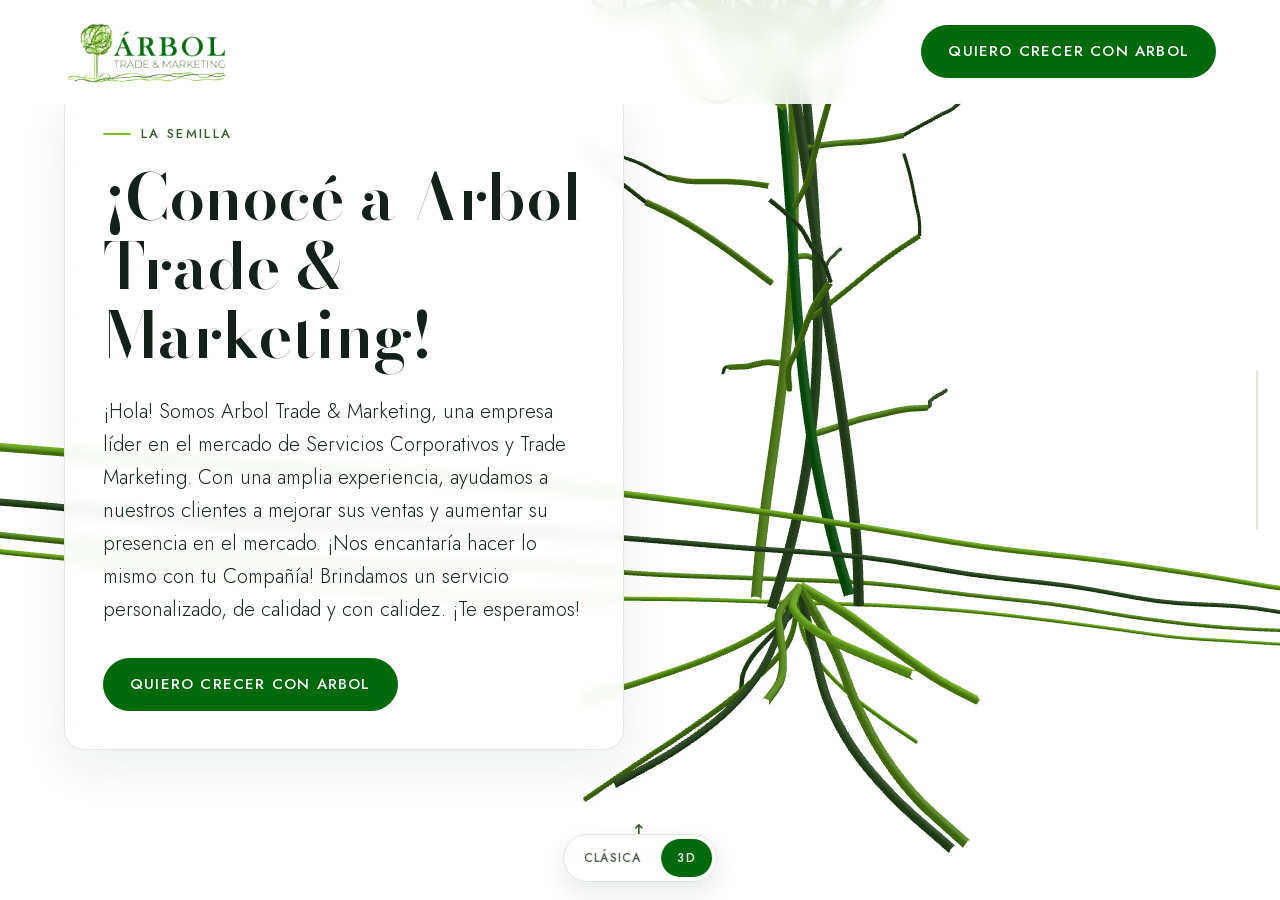
==== commit 0f708a4e: "Revertir la versión clásica a la original (árbol repartido por secciones) Se deshacen los dos último" ====
--- a/3d/index.html
+++ b/3d/index.html
@@ -63,56 +63,6 @@
 
 <a class="skip" href="#contenido">Saltar al contenido principal</a>
 
-<!-- The complete logo tree, uncut, fixed behind the page. It drifts as the
-     visitor scrolls (see --p in script.js) so it reads as moving behind the
-     copy, rather than being sliced up across the sections. -->
-<div class="tree-bg" aria-hidden="true">
-  <svg viewBox="0 0 900 1500" fill="none" preserveAspectRatio="xMidYMid meet"><!--T:TREE-->
-<g class="t-roots" transform="translate(120 1090) scale(1.1 0.95)">
-<path class="rt" d="M300.0,0.0C299.8,10.5 300.6,45.0 298.7,63.0C296.8,81.1 293.3,94.0 288.5,108.2C283.6,122.5 277.1,135.5 269.6,148.5C262.1,161.4 252.9,173.7 243.7,185.8C234.5,197.9 223.9,209.6 214.3,221.2C204.7,232.7 194.7,243.9 185.9,255.0C177.1,266.0 165.5,282.1 161.4,287.5" stroke="var(--canopy)" stroke-width="2.6" pathLength="1"/>
-<path class="rt" d="M300.0,0.0C303.7,5.1 316.6,21.7 322.4,30.4C328.2,39.1 330.8,45.3 334.8,52.2C338.8,59.0 342.2,65.3 346.6,71.6C350.9,77.8 355.1,83.7 360.8,89.6C366.5,95.4 373.0,101.0 380.9,106.6C388.9,112.1 398.3,117.6 408.6,122.9C418.9,128.2 437.1,136.0 442.8,138.6" stroke="var(--brand)" stroke-width="2.5" pathLength="1"/>
-<path class="rt" d="M300.0,0.0C298.9,10.5 299.0,44.8 293.6,62.7C288.2,80.7 276.5,93.6 267.5,107.7C258.6,121.9 248.6,134.9 239.7,147.8C230.8,160.7 222.0,172.9 214.1,185.0C206.1,197.1 199.1,208.7 192.1,220.2C185.1,231.7 179.0,242.8 172.0,253.8C165.0,264.8 153.9,280.9 150.2,286.3" stroke="var(--mid)" stroke-width="2.4" pathLength="1"/>
-<path class="rt" d="M300.0,0.0C300.7,11.5 301.6,49.4 304.3,69.3C307.0,89.1 310.6,103.3 316.0,118.9C321.4,134.6 328.4,149.0 336.6,163.2C344.8,177.4 354.9,190.9 365.2,204.2C375.4,217.5 387.1,230.4 398.2,243.1C409.2,255.7 420.8,268.0 431.3,280.2C441.8,292.3 456.1,310.0 461.1,316.0" stroke="var(--canopy)" stroke-width="2.2" pathLength="1"/>
-<path class="rt" d="M300.0,0.0C295.6,8.2 281.2,35.2 273.6,49.3C265.9,63.4 260.6,73.5 254.1,84.7C247.7,95.8 241.6,106.1 234.7,116.2C227.8,126.3 221.0,135.9 212.7,145.4C204.3,154.9 195.4,164.0 184.7,173.1C174.0,182.1 161.9,190.8 148.7,199.5C135.4,208.2 112.4,220.7 105.2,225.0" stroke="var(--brand)" stroke-width="2.1" pathLength="1"/>
-<path class="rt" d="M300.0,0.0C300.4,5.8 298.3,24.9 302.3,34.9C306.4,44.8 316.6,52.0 324.2,59.9C331.8,67.7 340.4,75.0 347.9,82.1C355.4,89.3 362.8,96.1 369.2,102.8C375.6,109.5 381.1,116.0 386.4,122.3C391.6,128.7 395.7,134.9 400.5,141.0C405.4,147.2 412.8,156.1 415.2,159.1" stroke="var(--mid)" stroke-width="2.0" pathLength="1"/>
-<path class="rt" d="M300.0,0.0C297.9,6.0 293.1,25.6 287.5,35.9C281.8,46.1 275.1,53.5 266.2,61.6C257.3,69.7 246.5,77.2 234.2,84.5C221.9,91.9 207.4,98.9 192.4,105.8C177.4,112.7 160.6,119.3 144.1,125.9C127.7,132.5 110.3,138.8 93.8,145.1C77.3,151.4 53.4,160.6 45.3,163.7" stroke="var(--canopy)" stroke-width="1.9" pathLength="1"/>
-<path class="rt" d="M300.0,0.0C304.2,7.9 317.8,34.0 325.1,47.6C332.4,61.3 337.7,71.0 343.8,81.8C349.8,92.5 355.4,102.4 361.6,112.2C367.8,122.0 373.6,131.3 380.9,140.4C388.1,149.6 395.8,158.4 405.2,167.1C414.5,175.8 425.1,184.3 437.0,192.6C448.9,201.0 469.8,213.2 476.4,217.3" stroke="var(--brand)" stroke-width="1.7" pathLength="1"/>
-<path class="rt" d="M300.0,0.0C300.3,9.4 304.3,40.2 301.7,56.4C299.1,72.5 290.4,84.1 284.3,96.8C278.2,109.5 271.0,121.2 265.0,132.8C259.0,144.4 253.0,155.4 248.2,166.2C243.3,177.1 239.4,187.5 236.0,197.8C232.5,208.1 230.3,218.2 227.6,228.1C225.0,237.9 221.3,252.3 220.0,257.2" stroke="var(--mid)" stroke-width="1.6" pathLength="1"/>
-</g>
-<g class="t-waves" transform="translate(0 1055) scale(0.75 1.0)">
-<path class="wv" d="M0.0,30.0C10.0,33.0 40.0,45.7 60.0,47.8C80.0,49.8 100.0,44.2 120.0,42.3C140.0,40.4 160.0,37.7 180.0,36.3C200.0,35.0 220.0,37.2 240.0,34.0C260.0,30.8 280.0,21.6 300.0,17.3C320.0,12.9 340.0,6.8 360.0,8.1C380.0,9.4 400.0,20.0 420.0,25.0C440.0,29.9 460.0,35.8 480.0,38.0C500.0,40.2 520.0,36.9 540.0,38.1C560.0,39.2 580.0,44.0 600.0,44.8C620.0,45.6 640.0,47.0 660.0,43.0C680.0,39.0 700.0,26.1 720.0,20.7C740.0,15.4 760.0,10.8 780.0,11.0C800.0,11.1 820.0,19.0 840.0,21.4C860.0,23.9 880.0,24.0 900.0,25.7C920.0,27.3 940.0,27.6 960.0,31.5C980.0,35.3 1000.0,46.0 1020.0,48.7C1040.0,51.4 1060.0,51.4 1080.0,47.8C1100.0,44.2 1120.0,31.9 1140.0,27.2C1160.0,22.5 1190.0,21.0 1200.0,19.8" stroke="var(--leaf)" stroke-width="2.5" pathLength="1"/>
-<path class="wv" d="M0.0,45.3C6.9,44.2 27.6,41.0 41.4,38.8C55.2,36.5 69.0,33.4 82.8,31.9C96.6,30.5 110.3,32.1 124.1,30.1C137.9,28.0 151.7,22.5 165.5,19.8C179.3,17.2 193.1,12.9 206.9,14.1C220.7,15.4 234.5,23.2 248.3,27.3C262.1,31.5 275.9,37.1 289.7,38.8C303.4,40.5 317.2,37.5 331.0,37.5C344.8,37.5 358.6,38.8 372.4,38.9C386.2,39.1 400.0,41.0 413.8,38.4C427.6,35.8 441.4,27.6 455.2,23.5C469.0,19.5 482.8,14.2 496.6,14.1C510.3,14.0 524.1,20.1 537.9,22.7C551.7,25.4 565.5,28.3 579.3,29.8C593.1,31.3 606.9,29.8 620.7,31.8C634.5,33.8 648.3,39.4 662.1,41.5C675.9,43.7 689.7,46.6 703.4,44.6C717.2,42.7 731.0,34.0 744.8,29.8C758.6,25.6 772.4,20.8 786.2,19.6C800.0,18.3 813.8,21.9 827.6,22.3C841.4,22.6 855.2,21.4 869.0,21.7C882.8,21.9 896.6,21.0 910.3,23.8C924.1,26.7 937.9,35.3 951.7,39.0C965.5,42.7 979.3,46.6 993.1,46.0C1006.9,45.4 1020.7,38.4 1034.5,35.4C1048.3,32.5 1062.1,29.9 1075.9,28.5C1089.7,27.0 1103.4,28.3 1117.2,26.5C1131.0,24.7 1144.8,19.2 1158.6,17.6C1172.4,16.0 1193.1,17.1 1200.0,17.0" stroke="var(--mid)" stroke-width="2.0" pathLength="1"/>
-<path class="wv" d="M0.0,34.2C12.5,33.3 50.0,29.7 75.0,28.6C100.0,27.4 125.0,28.6 150.0,27.4C175.0,26.2 200.0,22.6 225.0,21.4C250.0,20.1 275.0,18.1 300.0,19.7C325.0,21.3 350.0,27.6 375.0,30.8C400.0,34.0 425.0,38.0 450.0,38.9C475.0,39.9 500.0,36.9 525.0,36.3C550.0,35.6 575.0,35.4 600.0,35.0C625.0,34.6 650.0,35.8 675.0,34.0C700.0,32.2 725.0,26.8 750.0,24.1C775.0,21.3 800.0,17.4 825.0,17.5C850.0,17.6 875.0,22.4 900.0,24.9C925.0,27.3 950.0,30.9 975.0,32.3C1000.0,33.6 1025.0,32.2 1050.0,33.1C1075.0,34.0 1100.0,36.4 1125.0,37.6C1150.0,38.7 1187.5,39.8 1200.0,40.3" stroke="var(--canopy)" stroke-width="1.5" pathLength="1"/>
-</g>
-<g class="t-trunk" transform="translate(400 610) scale(0.5 0.48)">
-<path class="tk" d="M93.0,0.0C93.1,9.3 93.5,37.0 93.8,55.6C94.0,74.1 94.2,92.6 94.4,111.1C94.6,129.6 94.8,148.1 95.0,166.7C95.1,185.2 95.3,203.7 95.3,222.2C95.4,240.7 95.5,259.3 95.5,277.8C95.5,296.3 95.5,314.8 95.4,333.3C95.3,351.9 95.2,370.4 95.0,388.9C94.8,407.4 94.6,425.9 94.3,444.4C94.0,463.0 93.6,481.5 93.2,500.0C92.8,518.5 92.3,537.0 91.8,555.6C91.3,574.1 90.7,592.6 90.0,611.1C89.4,629.6 88.7,648.1 87.9,666.7C87.1,685.2 86.3,703.7 85.4,722.2C84.5,740.7 83.5,759.3 82.5,777.8C81.4,796.3 80.4,814.8 79.2,833.3C78.0,851.9 76.8,870.4 75.6,888.9C74.3,907.4 72.9,925.9 71.5,944.4C70.2,963.0 67.9,990.7 67.2,1000.0" stroke="var(--canopy)" stroke-width="3" pathLength="1"/>
-<path class="tk" d="M110.8,0.0C110.8,9.3 111.0,37.0 111.2,55.6C111.3,74.1 111.4,92.6 111.5,111.1C111.6,129.6 111.7,148.1 111.7,166.7C111.8,185.2 111.9,203.7 112.0,222.2C112.1,240.7 112.2,259.3 112.2,277.8C112.3,296.3 112.4,314.8 112.5,333.3C112.6,351.9 112.7,370.4 112.9,388.9C113.0,407.4 113.1,425.9 113.3,444.4C113.4,463.0 113.6,481.5 113.8,500.0C114.0,518.5 114.2,537.0 114.5,555.6C114.7,574.1 115.0,592.6 115.3,611.1C115.6,629.6 116.0,648.1 116.4,666.7C116.8,685.2 117.2,703.7 117.7,722.2C118.2,740.7 118.7,759.3 119.3,777.8C119.9,796.3 120.6,814.8 121.3,833.3C122.0,851.9 122.7,870.4 123.5,888.9C124.4,907.4 125.3,925.9 126.2,944.4C127.2,963.0 128.8,990.7 129.3,1000.0" stroke="var(--canopy)" stroke-width="3" pathLength="1"/>
-</g>
-<g class="t-canopy" transform="translate(150 100) scale(1.0 1.0)">
-<path class="cp" d="M262.4,321.4C257.8,317.9 252.4,314.5 247.2,310.4C242.1,306.3 236.3,302.0 231.5,296.8C226.7,291.6 221.8,285.8 218.3,279.4C214.8,273.1 212.0,265.9 210.6,258.8C209.3,251.6 209.2,243.8 210.2,236.3C211.3,228.9 213.8,221.2 217.1,214.1C220.4,207.0 224.9,200.1 229.8,193.7C234.6,187.2 240.4,181.3 246.1,175.6C251.8,169.9 258.0,164.7 264.2,159.6C270.4,154.4 276.7,149.6 283.2,144.8C289.7,140.1 296.2,135.4 303.1,131.1C310.0,126.8 317.1,122.5 324.6,119.1C332.0,115.6 339.8,112.3 347.7,110.2C355.6,108.1 364.0,106.6 371.9,106.5C379.9,106.4 388.1,107.3 395.5,109.4C402.9,111.4 410.1,114.8 416.4,118.9C422.6,122.9 428.2,128.2 432.9,133.5C437.7,138.8 441.5,145.0 445.0,150.7C448.4,156.3 450.9,162.3 453.7,167.5C456.5,172.8 458.7,177.7 461.6,182.1C464.4,186.5 467.3,190.2 471.0,193.9C474.6,197.6 478.8,200.7 483.4,204.3C488.0,207.8 493.4,211.1 498.6,215.2C503.7,219.3 509.5,223.7 514.3,228.9C519.1,234.0 524.0,239.9 527.5,246.2C531.0,252.6 533.8,259.7 535.2,266.9C536.5,274.1 536.7,281.9 535.6,289.3C534.5,296.8 532.0,304.4 528.7,311.6C525.5,318.7 520.9,325.6 516.1,332.0C511.2,338.4 505.5,344.4 499.7,350.1C494.0,355.7 487.8,361.0 481.6,366.1C475.4,371.2 469.1,376.1 462.6,380.8C456.2,385.6 449.6,390.2 442.7,394.5C435.8,398.8 428.7,403.1 421.3,406.6C413.9,410.1 406.0,413.4 398.1,415.5C390.2,417.5 381.9,419.0 373.9,419.1C366.0,419.3 357.8,418.4 350.4,416.3C342.9,414.2 335.7,410.8 329.5,406.8C323.2,402.8 317.7,397.4 312.9,392.1C308.1,386.8 304.3,380.6 300.9,375.0C297.4,369.3 294.9,363.4 292.1,358.1C289.4,352.9 287.2,348.0 284.3,343.6C281.4,339.2 278.5,335.4 274.8,331.7C271.2,328.0 267.0,325.0 262.4,321.4Z" stroke="var(--leaf)" stroke-width="2.9" pathLength="1"/>
-<path class="cp" d="M394.8,412.4C388.9,413.0 382.4,412.3 376.4,410.8C370.3,409.3 364.1,406.5 358.5,403.5C352.9,400.6 347.5,396.6 342.6,393.3C337.7,389.9 333.4,386.1 329.0,383.3C324.7,380.4 320.9,378.0 316.6,376.3C312.2,374.7 308.1,373.9 303.1,373.4C298.1,372.9 292.8,373.3 286.7,373.2C280.6,373.0 273.7,373.4 266.7,372.5C259.7,371.6 251.7,370.5 244.5,367.8C237.3,365.1 229.6,361.4 223.4,356.5C217.3,351.5 211.4,345.1 207.6,338.2C203.8,331.4 201.3,323.1 200.6,315.4C199.9,307.6 201.1,299.1 203.5,291.7C205.9,284.3 210.4,277.0 215.0,271.0C219.6,264.9 225.8,259.8 231.2,255.4C236.6,251.0 242.6,247.8 247.3,244.5C252.0,241.3 256.3,239.0 259.4,235.8C262.4,232.6 264.4,229.6 265.8,225.4C267.1,221.2 267.2,216.3 267.5,210.5C267.8,204.7 267.2,197.6 267.7,190.4C268.2,183.2 268.5,174.8 270.2,167.3C271.9,159.8 274.4,151.7 278.0,145.3C281.5,138.9 286.3,132.9 291.7,129.1C297.1,125.2 303.7,122.7 310.1,122.1C316.6,121.5 323.8,122.9 330.4,125.4C336.9,128.0 343.6,132.5 349.5,137.3C355.4,142.1 360.8,148.5 365.6,154.3C370.4,160.2 374.4,166.7 378.3,172.5C382.1,178.3 385.3,184.0 388.7,189.0C392.1,194.1 395.1,198.6 398.5,203.0C401.9,207.3 405.4,211.0 409.1,215.0C412.8,219.0 416.8,222.6 420.6,226.8C424.5,231.0 428.6,235.3 432.2,240.0C435.8,244.8 439.4,250.0 442.3,255.5C445.2,261.0 447.8,266.9 449.7,272.9C451.5,278.9 452.8,285.2 453.6,291.4C454.3,297.6 454.5,303.9 454.3,310.1C454.1,316.3 453.5,322.4 452.6,328.6C451.7,334.7 450.6,340.7 449.1,346.7C447.7,352.7 446.0,358.8 443.9,364.6C441.8,370.4 439.4,376.4 436.4,381.7C433.4,387.0 429.9,392.3 425.8,396.6C421.7,400.9 416.9,404.8 411.8,407.5C406.6,410.1 400.7,411.9 394.8,412.4Z" stroke="var(--mid)" stroke-width="2.4" pathLength="1"/>
-<path class="cp" d="M402.5,422.2C394.0,420.2 386.0,416.7 379.0,414.6C372.0,412.5 366.1,410.5 360.4,409.8C354.7,409.2 350.0,409.7 344.9,410.6C339.7,411.5 334.8,413.9 329.3,415.3C323.8,416.8 318.0,418.9 312.1,419.4C306.2,419.9 299.8,419.8 294.0,418.2C288.2,416.6 282.4,413.6 277.4,410.0C272.3,406.4 267.9,401.3 263.6,396.7C259.4,392.0 256.0,386.7 252.0,382.1C247.9,377.5 244.2,373.2 239.3,369.1C234.3,365.0 228.8,361.7 222.3,357.7C215.8,353.8 208.0,350.2 200.5,345.2C192.9,340.3 184.1,334.8 177.0,328.1C169.9,321.5 162.5,313.5 157.8,305.2C153.1,296.9 149.7,287.3 148.8,278.5C147.9,269.6 149.4,260.1 152.3,252.0C155.2,243.9 160.8,236.3 166.4,229.8C171.9,223.3 179.3,217.9 185.8,212.9C192.2,207.9 199.1,204.0 205.2,199.7C211.2,195.4 216.6,191.4 221.9,187.1C227.1,182.7 231.6,178.0 236.7,173.7C241.8,169.4 246.7,164.5 252.3,161.1C258.0,157.7 264.2,154.5 270.8,153.3C277.3,152.0 284.7,152.1 291.7,153.8C298.6,155.4 306.0,159.1 312.5,163.1C318.9,167.2 325.0,173.1 330.4,177.9C335.8,182.7 340.2,188.3 344.8,192.1C349.3,195.9 353.0,199.0 357.7,200.8C362.4,202.5 367.0,202.6 372.8,202.6C378.6,202.5 385.2,201.0 392.5,200.6C399.7,200.3 408.2,199.4 416.1,200.5C424.1,201.5 432.8,203.4 440.1,206.9C447.3,210.4 454.3,215.5 459.6,221.3C464.9,227.1 468.9,234.6 471.9,241.8C474.9,249.0 476.2,257.1 477.6,264.8C479.0,272.4 479.2,280.1 480.1,287.8C481.1,295.5 481.8,302.9 483.1,310.7C484.3,318.6 486.1,326.5 487.4,334.9C488.7,343.3 490.6,352.3 490.8,361.0C491.0,369.8 490.9,379.3 488.6,387.4C486.4,395.5 482.6,403.7 477.3,409.7C471.9,415.8 464.4,420.7 456.4,423.6C448.5,426.5 438.7,427.2 429.7,427.0C420.7,426.8 410.9,424.3 402.5,422.2Z" stroke="var(--canopy)" stroke-width="2.6" pathLength="1"/>
-<path class="cp" d="M213.5,374.1C209.9,371.4 205.8,369.1 201.8,366.3C197.8,363.5 193.4,360.7 189.5,357.2C185.7,353.8 181.7,349.9 178.7,345.5C175.8,341.1 173.2,336.0 171.7,330.8C170.2,325.6 169.5,319.8 169.5,314.1C169.5,308.4 170.4,302.5 171.5,296.7C172.7,290.9 174.5,285.1 176.3,279.3C178.1,273.5 180.1,267.7 182.3,261.9C184.5,256.0 186.7,250.1 189.4,244.1C192.1,238.1 194.9,231.9 198.5,226.1C202.0,220.2 206.0,214.2 210.8,209.1C215.5,204.0 221.0,199.0 226.9,195.3C232.7,191.6 239.4,188.6 245.9,186.8C252.5,184.9 259.5,184.3 266.0,184.2C272.6,184.2 279.1,185.4 285.1,186.6C291.1,187.8 296.7,189.9 302.1,191.6C307.4,193.3 312.3,195.2 317.2,196.8C322.1,198.3 326.7,199.7 331.4,201.0C336.1,202.3 340.9,203.3 345.5,204.7C350.2,206.1 355.0,207.4 359.4,209.4C363.8,211.4 368.2,213.8 372.0,216.7C375.7,219.6 379.1,223.2 381.9,227.0C384.8,230.8 386.9,235.2 389.0,239.5C391.0,243.8 392.4,248.4 394.0,252.8C395.6,257.3 397.0,261.7 398.7,266.2C400.5,270.7 402.4,275.0 404.5,279.8C406.5,284.5 409.0,289.3 411.1,294.6C413.1,299.9 415.4,305.5 416.7,311.5C418.0,317.5 419.0,324.0 418.7,330.4C418.5,336.9 417.3,343.7 415.1,350.0C412.8,356.3 409.3,362.6 405.2,368.2C401.2,373.8 395.9,378.9 390.6,383.4C385.2,387.9 379.1,391.7 373.3,395.2C367.4,398.7 361.3,401.6 355.3,404.4C349.4,407.2 343.6,409.7 337.7,412.2C331.8,414.6 326.1,417.0 320.2,418.9C314.3,420.9 308.4,422.8 302.4,423.9C296.5,425.0 290.4,425.8 284.6,425.5C278.8,425.3 273.0,424.3 267.7,422.5C262.5,420.7 257.5,417.9 253.1,414.8C248.7,411.8 245.0,407.8 241.5,404.1C238.0,400.4 235.1,396.3 232.1,392.7C229.1,389.1 226.5,385.6 223.3,382.5C220.2,379.4 217.1,376.8 213.5,374.1Z" stroke="var(--leaf)" stroke-width="2.9" pathLength="1"/>
-<path class="cp" d="M92.2,301.2C93.2,294.3 93.9,287.6 94.9,280.9C95.9,274.1 96.4,267.3 98.1,260.7C99.8,254.0 101.6,247.1 105.1,240.8C108.7,234.6 113.4,228.3 119.5,223.3C125.6,218.3 133.5,213.8 141.8,210.7C150.0,207.5 159.9,205.6 169.0,204.4C178.1,203.1 187.9,203.4 196.3,203.3C204.7,203.2 212.6,204.0 219.5,203.7C226.4,203.5 232.1,203.1 237.7,201.6C243.4,200.0 247.9,197.5 253.4,194.4C258.8,191.3 264.0,186.9 270.3,183.1C276.6,179.3 283.5,174.6 291.0,171.4C298.5,168.2 306.9,165.2 315.1,163.9C323.3,162.5 332.0,162.3 340.0,163.2C348.0,164.0 355.8,166.4 363.1,169.0C370.4,171.7 376.9,175.5 383.6,179.0C390.3,182.5 396.4,186.4 403.2,190.1C410.0,193.8 417.0,197.4 424.4,201.3C431.8,205.2 440.0,208.9 447.7,213.5C455.3,218.1 463.8,223.0 470.3,228.9C476.9,234.8 483.3,241.5 486.9,248.6C490.5,255.8 492.6,263.9 492.0,271.6C491.4,279.4 488.1,287.7 483.3,294.9C478.5,302.1 470.9,309.1 463.3,315.1C455.7,321.0 446.2,326.1 437.8,330.6C429.5,335.1 420.8,338.6 413.4,342.3C406.0,345.9 399.4,349.0 393.5,352.6C387.6,356.2 383.0,359.9 378.0,363.7C373.0,367.6 368.8,371.9 363.7,375.7C358.6,379.5 353.3,383.6 347.3,386.6C341.3,389.5 334.6,392.1 327.8,393.5C321.0,394.9 313.6,395.3 306.6,395.2C299.6,395.1 292.5,393.8 285.8,393.0C279.2,392.1 273.0,390.6 266.6,390.2C260.2,389.7 254.2,389.5 247.3,390.1C240.3,390.8 233.2,392.4 224.9,394.0C216.7,395.6 207.4,398.2 197.6,399.6C187.7,401.0 176.5,402.7 166.1,402.6C155.7,402.5 144.3,401.5 134.9,398.9C125.4,396.2 116.3,392.0 109.5,386.8C102.7,381.6 97.4,374.7 93.9,367.8C90.4,360.9 89.0,352.9 88.2,345.3C87.4,337.8 88.5,330.0 89.2,322.6C89.8,315.3 91.3,308.2 92.2,301.2Z" stroke="var(--mid)" stroke-width="3.1" pathLength="1"/>
-<path class="cp" d="M129.8,382.2C132.7,371.6 139.2,359.4 143.0,350.4C146.8,341.4 151.6,333.9 152.4,328.4C153.3,322.9 151.9,320.4 148.3,317.6C144.7,314.7 137.2,313.9 130.8,311.2C124.5,308.4 115.7,305.5 110.3,300.9C105.0,296.4 100.3,290.2 98.9,283.8C97.4,277.5 99.0,269.7 101.5,262.9C104.0,256.0 109.5,249.1 113.8,242.5C118.1,235.9 123.4,230.1 127.3,223.4C131.2,216.7 134.1,210.1 137.3,202.4C140.5,194.8 142.4,185.8 146.3,177.5C150.2,169.2 154.5,159.4 160.6,152.6C166.7,145.8 174.8,139.3 182.9,136.8C191.1,134.2 201.1,134.6 209.4,137.1C217.7,139.7 226.2,146.5 232.7,152.1C239.3,157.8 244.2,166.2 248.9,170.8C253.6,175.4 256.4,179.4 260.9,179.8C265.3,180.3 269.6,177.1 275.7,173.3C281.8,169.4 289.5,161.8 297.5,156.7C305.4,151.6 315.3,145.2 323.4,142.5C331.5,139.8 339.9,138.9 346.0,140.4C352.1,141.8 356.4,146.6 359.9,151.1C363.5,155.7 364.7,162.5 367.3,167.9C369.8,173.3 371.5,178.7 375.0,183.5C378.5,188.3 383.5,192.0 388.2,196.7C393.0,201.4 399.8,205.7 403.7,211.6C407.5,217.5 411.6,224.5 411.3,232.1C411.1,239.6 408.1,248.9 402.2,256.8C396.4,264.6 386.1,273.0 376.3,279.4C366.6,285.7 353.5,290.6 343.7,294.6C333.9,298.7 324.1,300.6 317.5,303.8C311.0,307.0 307.2,309.3 304.5,314.0C301.8,318.7 302.3,324.7 301.3,331.9C300.2,339.1 300.5,348.9 298.3,357.4C296.2,366.0 292.9,376.0 288.2,383.2C283.5,390.5 276.8,396.7 270.2,400.8C263.7,405.0 256.0,406.4 249.1,408.0C242.1,409.6 235.3,409.0 228.5,410.3C221.6,411.6 215.2,413.0 207.9,415.7C200.5,418.3 192.7,422.9 184.4,426.2C176.2,429.5 166.5,434.3 158.4,435.4C150.3,436.6 141.4,436.6 135.9,433.0C130.4,429.4 126.3,422.1 125.3,413.6C124.3,405.2 126.8,392.7 129.8,382.2Z" stroke="var(--canopy)" stroke-width="2.9" pathLength="1"/>
-<path class="cp" d="M374.4,242.6C373.7,247.3 373.0,251.9 371.9,256.5C370.7,261.0 369.5,265.6 367.4,269.9C365.4,274.3 362.8,278.6 359.3,282.4C355.8,286.1 351.4,289.7 346.5,292.5C341.6,295.3 335.7,297.5 329.9,299.2C324.1,300.9 317.6,301.8 311.7,302.6C305.8,303.4 299.8,303.6 294.5,304.1C289.2,304.7 284.3,305.0 279.7,305.9C275.0,306.8 270.9,308.0 266.6,309.6C262.2,311.2 258.0,313.3 253.3,315.4C248.6,317.4 243.7,319.9 238.3,321.8C232.9,323.6 226.9,325.4 220.9,326.4C214.9,327.3 208.5,327.7 202.4,327.4C196.3,327.0 190.0,325.8 184.3,324.2C178.5,322.5 173.1,320.1 167.8,317.7C162.6,315.2 157.8,312.3 152.8,309.4C147.9,306.5 143.1,303.5 138.1,300.4C133.2,297.3 128.1,294.2 123.1,290.7C118.2,287.2 112.9,283.6 108.5,279.5C104.1,275.5 99.6,271.0 96.6,266.2C93.6,261.5 91.3,256.2 90.6,251.1C89.9,245.9 90.6,240.4 92.5,235.4C94.3,230.4 97.9,225.4 101.9,221.0C105.8,216.6 111.2,212.7 116.3,209.1C121.3,205.6 127.1,202.7 132.1,199.9C137.2,197.0 142.1,194.6 146.5,192.0C151.0,189.5 154.9,187.0 158.7,184.4C162.6,181.8 166.0,179.0 169.8,176.4C173.6,173.8 177.4,171.0 181.6,168.7C185.9,166.4 190.5,164.2 195.4,162.7C200.2,161.2 205.6,160.1 210.8,159.5C216.0,158.9 221.5,159.0 226.8,159.2C232.1,159.3 237.3,160.0 242.4,160.4C247.6,160.7 252.5,161.2 257.8,161.3C263.1,161.5 268.3,161.3 274.1,161.1C279.9,160.9 286.1,160.2 292.6,160.0C299.2,159.9 306.5,159.5 313.5,160.1C320.6,160.6 328.2,161.5 335.0,163.4C341.7,165.2 348.5,167.9 354.0,171.2C359.5,174.5 364.2,178.7 367.8,183.2C371.3,187.7 373.7,192.9 375.2,197.9C376.8,203.0 377.2,208.3 377.4,213.4C377.6,218.5 376.9,223.5 376.4,228.4C375.9,233.3 375.2,238.0 374.4,242.6Z" stroke="var(--leaf)" stroke-width="2.8" pathLength="1"/>
-<path class="cp" d="M292.2,392.5C286.8,396.5 280.6,399.7 274.6,400.8C268.6,401.9 262.1,401.2 256.3,398.9C250.4,396.6 244.5,392.2 239.6,387.0C234.7,381.8 230.3,374.6 226.8,367.5C223.2,360.4 220.5,352.0 218.3,344.4C216.0,336.7 214.7,328.7 213.3,321.6C211.8,314.5 211.0,307.7 209.7,301.7C208.4,295.6 207.2,290.3 205.4,285.1C203.5,279.9 201.4,275.5 198.9,270.6C196.4,265.7 193.3,261.1 190.3,255.9C187.2,250.6 183.8,245.1 180.9,239.0C178.0,232.9 174.9,226.2 172.8,219.3C170.8,212.3 169.1,204.7 168.4,197.3C167.7,189.9 167.8,182.1 168.8,174.9C169.8,167.7 171.7,160.5 174.3,154.0C176.8,147.6 180.3,141.6 184.0,136.3C187.7,131.1 192.1,126.5 196.6,122.4C201.0,118.4 205.8,115.0 210.6,112.0C215.4,109.1 220.3,106.7 225.2,104.6C230.1,102.5 235.0,100.8 239.9,99.5C244.9,98.2 249.8,97.2 254.7,96.7C259.6,96.1 264.5,96.0 269.4,96.3C274.2,96.7 279.1,97.5 283.8,98.8C288.5,100.0 293.1,101.8 297.7,103.9C302.2,105.9 306.5,108.5 310.8,111.1C315.1,113.7 319.2,116.6 323.3,119.5C327.5,122.4 331.5,125.4 335.8,128.5C340.0,131.6 344.2,134.6 348.7,138.0C353.1,141.3 357.7,144.7 362.3,148.7C366.9,152.7 371.7,156.9 376.1,161.9C380.5,166.9 385.1,172.5 388.7,178.7C392.4,184.9 395.9,191.9 398.2,199.1C400.4,206.3 402.0,214.3 402.4,222.0C402.7,229.7 402.0,237.8 400.2,245.1C398.5,252.4 395.5,259.6 392.0,265.8C388.5,272.0 383.8,277.5 379.3,282.2C374.8,286.9 369.6,290.5 365.0,293.9C360.3,297.4 355.6,299.8 351.5,302.7C347.5,305.6 343.8,307.9 340.6,311.2C337.5,314.5 335.0,318.0 332.4,322.4C329.9,326.8 328.0,332.1 325.5,337.8C323.0,343.5 320.7,350.4 317.6,356.8C314.5,363.2 311.0,370.5 306.7,376.4C302.5,382.4 297.5,388.4 292.2,392.5Z" stroke="var(--mid)" stroke-width="2.9" pathLength="1"/>
-<path class="cp" d="M321.5,359.3C315.8,363.8 310.0,368.9 303.5,373.3C296.9,377.7 289.9,382.5 282.4,385.7C274.9,388.8 266.6,391.6 258.5,392.1C250.4,392.7 241.7,391.9 233.8,389.2C225.9,386.6 218.0,381.8 211.3,376.2C204.6,370.6 198.5,363.0 193.4,355.5C188.2,348.0 184.2,339.3 180.4,331.2C176.6,323.2 173.8,314.9 170.8,307.3C167.8,299.6 165.2,292.4 162.4,285.3C159.5,278.3 156.6,271.7 153.9,264.8C151.2,258.0 148.3,251.2 146.3,244.2C144.2,237.2 142.3,229.9 141.7,222.7C141.1,215.5 141.3,208.0 142.4,201.1C143.6,194.1 146.0,187.2 148.7,181.0C151.5,174.8 155.3,169.1 158.7,163.6C162.1,158.2 165.9,153.5 169.0,148.4C172.1,143.3 174.8,138.6 177.1,133.0C179.4,127.4 180.9,121.5 182.6,114.9C184.4,108.3 185.5,100.8 187.6,93.3C189.7,85.8 191.8,77.4 195.2,70.0C198.6,62.7 202.7,55.0 207.9,49.0C213.0,43.0 219.3,37.7 225.9,34.2C232.5,30.6 240.2,28.6 247.6,27.7C255.0,26.7 263.0,27.5 270.5,28.6C278.1,29.6 285.6,32.0 293.0,34.1C300.3,36.2 307.5,38.8 314.7,41.3C321.9,43.8 329.1,46.3 336.4,49.2C343.6,52.2 351.0,55.1 358.0,59.0C365.0,63.0 372.1,67.5 378.2,73.1C384.3,78.7 390.1,85.4 394.3,92.8C398.6,100.1 401.9,108.8 403.8,117.3C405.7,125.8 406.0,135.1 405.8,143.8C405.5,152.4 403.7,161.1 402.2,168.9C400.7,176.8 398.3,184.1 396.7,190.9C395.2,197.8 393.6,203.9 392.9,210.2C392.2,216.4 392.2,222.2 392.3,228.6C392.5,234.9 393.5,241.4 393.8,248.1C394.1,254.9 394.8,262.1 394.2,269.1C393.7,276.0 392.8,283.3 390.7,289.9C388.7,296.4 385.6,302.8 381.9,308.3C378.3,313.9 373.6,318.7 368.9,323.2C364.2,327.6 358.8,331.2 353.7,335.2C348.5,339.1 343.2,342.5 337.8,346.6C332.5,350.6 327.3,354.9 321.5,359.3Z" stroke="var(--canopy)" stroke-width="2.3" pathLength="1"/>
-<path class="cp" d="M437.4,245.7C433.2,250.0 429.9,253.3 428.0,257.4C426.1,261.5 426.1,265.5 426.2,270.3C426.2,275.1 427.9,280.6 428.4,286.3C428.9,292.0 429.8,298.6 429.0,304.6C428.2,310.5 426.5,316.9 423.5,322.1C420.4,327.3 415.8,332.0 410.7,335.7C405.6,339.4 399.1,341.9 392.9,344.1C386.6,346.2 379.6,347.3 373.0,348.5C366.4,349.8 359.8,350.6 353.1,351.7C346.5,352.8 340.0,354.2 333.2,355.3C326.3,356.5 319.3,358.1 312.1,358.7C304.9,359.2 297.1,359.8 290.0,358.8C282.8,357.8 275.2,355.9 269.0,352.6C262.8,349.2 257.0,344.3 252.7,338.9C248.5,333.5 245.5,326.4 243.5,320.0C241.5,313.5 241.3,306.2 240.6,300.1C239.9,294.0 240.6,288.2 239.6,283.4C238.5,278.6 237.5,274.9 234.5,271.3C231.5,267.7 227.1,265.1 221.6,261.8C216.1,258.5 208.5,255.4 201.6,251.2C194.7,247.0 186.3,242.2 180.2,236.6C174.0,231.0 168.0,224.2 164.9,217.7C161.8,211.1 160.5,203.7 161.6,197.3C162.6,190.9 166.5,184.4 171.3,179.3C176.0,174.1 183.4,169.8 190.2,166.3C197.1,162.7 205.3,160.4 212.4,158.0C219.5,155.6 226.6,154.1 232.8,152.0C239.1,149.9 244.6,147.8 250.0,145.5C255.4,143.1 260.0,140.2 265.2,137.6C270.4,135.0 275.5,132.0 281.1,130.0C286.7,128.0 292.8,126.2 298.9,125.6C304.9,125.0 311.5,125.3 317.6,126.2C323.7,127.2 329.8,129.3 335.5,131.3C341.2,133.2 346.5,135.9 352.0,137.7C357.4,139.5 362.4,141.3 368.3,142.3C374.2,143.3 380.2,143.5 387.2,143.7C394.3,144.0 402.3,143.4 410.6,143.8C418.8,144.3 428.4,144.7 436.8,146.6C445.2,148.6 454.3,151.5 460.9,155.7C467.5,159.9 473.4,165.8 476.4,171.9C479.5,178.1 480.3,185.8 479.2,192.9C478.1,199.9 474.0,207.6 469.7,214.1C465.4,220.6 458.6,226.7 453.2,232.0C447.9,237.3 441.6,241.5 437.4,245.7Z" stroke="var(--leaf)" stroke-width="2.8" pathLength="1"/>
-<path class="cp" d="M294.1,401.2C287.4,401.3 280.3,402.3 273.0,402.2C265.7,402.2 257.5,402.7 250.3,400.9C243.2,399.1 235.6,396.4 230.1,391.3C224.7,386.3 220.1,378.9 217.8,370.6C215.5,362.4 215.5,351.7 216.3,342.0C217.2,332.3 220.6,321.4 223.0,312.3C225.5,303.2 229.2,294.7 231.0,287.3C232.8,279.8 234.0,273.9 233.8,267.6C233.6,261.4 231.6,256.1 229.8,249.8C228.0,243.5 224.7,237.0 223.0,229.9C221.3,222.9 219.6,215.0 219.6,207.4C219.7,199.9 221.1,192.0 223.3,184.7C225.5,177.5 229.3,170.7 232.8,164.0C236.4,157.3 240.7,151.3 244.6,144.6C248.6,137.9 252.3,131.2 256.3,123.9C260.3,116.5 264.0,108.2 268.8,100.7C273.5,93.2 278.6,84.7 284.7,78.8C290.8,72.9 298.0,67.5 305.3,65.3C312.5,63.1 320.8,63.4 328.0,65.8C335.3,68.1 342.6,74.0 348.7,79.6C354.9,85.2 360.0,93.3 364.8,99.3C369.6,105.4 373.2,111.6 377.6,115.7C381.9,119.7 385.9,122.0 390.9,123.5C395.9,125.1 401.6,124.4 407.5,125.0C413.5,125.5 420.4,125.2 426.5,126.8C432.6,128.4 438.9,130.9 444.0,134.8C449.0,138.6 453.1,144.1 456.6,149.8C460.1,155.6 462.3,162.5 464.9,169.1C467.4,175.6 469.4,182.4 472.0,189.2C474.7,196.0 477.8,202.7 480.8,210.0C483.8,217.4 487.7,225.0 489.9,233.3C492.1,241.5 494.3,250.7 494.0,259.5C493.6,268.2 491.7,277.9 487.7,285.8C483.8,293.7 477.2,301.3 470.3,307.1C463.4,312.8 454.3,316.9 446.5,320.4C438.6,323.8 430.1,325.3 423.4,327.8C416.6,330.2 410.9,331.9 405.9,335.2C400.9,338.6 397.5,342.9 393.6,348.0C389.7,353.2 386.6,360.1 382.4,366.2C378.2,372.2 373.7,379.4 368.5,384.5C363.3,389.6 357.3,394.2 351.3,397.0C345.2,399.9 338.7,400.9 332.4,401.6C326.1,402.4 319.8,401.5 313.5,401.4C307.1,401.4 300.9,401.0 294.1,401.2Z" stroke="var(--mid)" stroke-width="3.0" pathLength="1"/>
-<path class="cp" d="M293.1,300.7C290.4,300.4 287.7,299.5 285.6,299.8C283.6,300.1 282.2,300.8 280.9,302.5C279.6,304.3 279.0,307.2 277.8,310.3C276.5,313.4 275.5,317.8 273.6,321.0C271.6,324.3 269.2,328.0 266.3,329.9C263.4,331.8 259.6,332.8 256.2,332.5C252.7,332.1 248.8,330.2 245.5,327.8C242.1,325.4 239.0,321.5 236.2,318.1C233.5,314.6 231.2,310.6 229.0,307.1C226.7,303.6 224.8,300.3 222.8,297.2C220.7,294.1 218.6,291.3 216.8,288.4C214.9,285.4 212.9,282.5 211.6,279.5C210.4,276.4 209.4,273.1 209.1,270.0C208.8,266.9 209.4,263.7 210.0,260.9C210.6,258.2 212.1,255.7 212.8,253.3C213.5,251.0 214.5,249.2 214.2,246.9C214.0,244.6 213.0,242.5 211.3,239.5C209.7,236.6 206.7,233.1 204.2,229.1C201.7,225.2 198.2,220.3 196.2,215.7C194.1,211.2 192.3,205.9 191.9,201.9C191.5,197.8 192.4,194.0 194.1,191.4C195.7,188.9 198.9,187.4 202.0,186.6C205.1,185.7 209.2,186.2 212.8,186.5C216.3,186.8 220.0,187.8 223.3,188.3C226.6,188.9 229.6,189.4 232.6,189.8C235.6,190.2 238.4,190.3 241.3,190.9C244.2,191.6 247.1,192.2 250.0,193.7C252.8,195.2 255.7,197.4 258.3,199.8C260.9,202.3 263.2,205.6 265.3,208.5C267.4,211.3 268.9,214.5 270.7,216.8C272.6,219.0 274.0,220.9 276.2,222.1C278.4,223.3 280.9,223.6 284.1,224.1C287.3,224.7 291.4,224.6 295.6,225.4C299.7,226.3 304.8,227.4 309.0,229.4C313.2,231.4 317.6,234.3 320.6,237.5C323.6,240.7 325.9,244.8 327.1,248.5C328.3,252.3 328.1,256.4 327.7,260.0C327.3,263.6 325.7,266.9 324.6,270.0C323.5,273.1 322.0,275.8 320.9,278.5C319.7,281.3 318.9,283.9 317.9,286.4C316.9,288.9 316.2,291.6 314.9,293.7C313.5,295.8 312.0,297.9 309.8,299.2C307.7,300.5 304.8,301.1 302.0,301.4C299.3,301.6 295.9,300.9 293.1,300.7Z" stroke="var(--canopy)" stroke-width="2.4" pathLength="1"/>
-<path class="cp" d="M240.2,308.9C237.7,308.1 235.0,307.0 233.2,305.5C231.3,304.0 229.9,302.0 229.2,300.0C228.5,297.9 228.5,295.5 228.8,293.2C229.0,290.9 230.0,288.5 230.6,286.3C231.2,284.0 232.0,281.9 232.4,279.6C232.8,277.3 232.9,275.0 232.8,272.4C232.7,269.8 232.2,267.0 232.0,263.9C231.8,260.8 231.4,257.2 231.8,253.8C232.3,250.4 233.0,246.5 234.5,243.4C236.1,240.2 238.5,237.0 241.2,234.9C244.0,232.7 247.7,231.1 251.3,230.4C254.9,229.6 259.0,229.9 262.6,230.5C266.3,231.1 269.9,232.7 273.1,234.1C276.2,235.4 279.0,237.3 281.6,238.6C284.1,239.9 286.2,241.1 288.5,241.8C290.7,242.5 292.8,242.7 295.0,242.9C297.3,243.1 299.6,242.8 301.9,243.0C304.2,243.2 306.8,243.2 308.9,244.0C310.9,244.7 313.0,245.8 314.4,247.4C315.8,248.9 316.8,251.1 317.3,253.2C317.8,255.4 317.6,258.0 317.5,260.3C317.5,262.5 316.8,264.8 316.8,266.7C316.8,268.6 316.8,270.1 317.6,271.6C318.4,273.0 319.8,274.0 321.7,275.3C323.5,276.7 326.3,277.8 328.8,279.5C331.4,281.2 334.6,283.2 336.9,285.6C339.2,287.9 341.5,290.9 342.7,293.8C343.8,296.7 344.3,300.0 343.8,303.0C343.3,305.9 341.7,309.0 339.8,311.5C337.8,314.1 334.9,316.3 332.1,318.2C329.3,320.2 326.1,321.6 323.2,323.1C320.3,324.7 317.5,325.9 314.9,327.4C312.2,328.9 309.9,330.5 307.4,332.3C304.9,334.0 302.5,336.1 299.9,337.8C297.2,339.6 294.4,341.6 291.5,342.7C288.5,343.9 285.3,344.9 282.2,344.9C279.2,344.8 276.0,344.1 273.4,342.6C270.8,341.1 268.4,338.7 266.6,336.1C264.7,333.6 263.5,330.2 262.5,327.3C261.5,324.5 261.2,321.4 260.5,319.1C259.9,316.8 259.6,314.9 258.6,313.6C257.6,312.2 256.4,311.6 254.7,311.1C252.9,310.5 250.5,310.6 248.1,310.2C245.7,309.9 242.6,309.7 240.2,308.9Z" stroke="var(--leaf)" stroke-width="2.7" pathLength="1"/>
-<path class="cp" d="M250.5,314.6C248.6,312.5 246.7,310.2 245.4,307.7C244.1,305.2 242.9,302.4 242.6,299.6C242.3,296.9 242.4,293.8 243.4,291.0C244.3,288.2 246.0,285.3 248.0,282.9C250.0,280.5 252.9,278.3 255.5,276.5C258.1,274.7 261.3,273.4 263.7,272.1C266.2,270.9 268.6,270.1 270.3,268.9C272.1,267.8 273.2,266.8 274.0,265.1C274.8,263.5 274.9,261.6 275.2,259.2C275.4,256.7 275.2,253.7 275.6,250.6C275.9,247.5 276.3,243.7 277.3,240.5C278.4,237.2 279.9,233.8 281.9,231.2C283.8,228.6 286.5,226.3 289.2,224.9C291.9,223.5 295.1,222.9 298.1,222.9C301.1,223.0 304.2,223.9 307.0,225.0C309.8,226.2 312.5,228.0 314.9,229.7C317.3,231.5 319.4,233.5 321.4,235.4C323.4,237.3 325.2,239.2 327.0,241.0C328.7,242.9 330.3,244.6 331.8,246.4C333.3,248.2 334.8,250.0 335.9,252.0C337.1,253.9 338.1,255.9 338.9,258.0C339.7,260.0 340.2,262.2 340.6,264.3C341.0,266.3 341.1,268.4 341.5,270.4C341.9,272.4 342.1,274.2 342.8,276.1C343.5,277.9 344.3,279.6 345.6,281.6C346.8,283.6 348.5,285.5 350.2,287.9C351.9,290.3 354.0,292.9 355.6,295.8C357.2,298.7 358.9,302.1 359.7,305.4C360.4,308.6 360.8,312.3 360.2,315.4C359.5,318.5 358.0,321.6 355.9,323.9C353.8,326.2 350.6,328.0 347.5,329.0C344.3,330.1 340.3,330.3 336.8,330.1C333.2,329.9 329.4,328.9 326.2,328.1C323.0,327.2 320.0,325.8 317.4,325.0C314.8,324.2 312.7,323.3 310.7,323.1C308.7,322.8 307.0,323.0 305.1,323.5C303.3,323.9 301.5,325.0 299.5,325.9C297.4,326.8 295.2,328.0 292.9,328.8C290.5,329.7 287.9,330.5 285.4,330.8C282.8,331.1 280.2,331.0 277.6,330.7C275.1,330.3 272.6,329.5 270.2,328.5C267.8,327.6 265.5,326.3 263.3,324.9C261.0,323.5 258.8,321.9 256.7,320.2C254.6,318.5 252.4,316.6 250.5,314.6Z" stroke="var(--mid)" stroke-width="2.0" pathLength="1"/>
-<path class="cp" d="M309.7,284.6C305.5,283.2 301.3,280.6 298.4,279.7C295.5,278.7 293.7,278.0 292.4,279.0C291.0,280.0 291.0,282.5 290.4,285.5C289.7,288.5 289.6,293.3 288.4,297.1C287.3,300.8 285.6,305.4 283.3,308.0C281.0,310.6 277.8,312.5 274.8,312.9C271.7,313.4 268.1,312.2 265.0,310.7C261.9,309.2 258.9,306.4 256.1,304.2C253.2,302.0 250.7,299.5 247.9,297.5C245.1,295.5 242.3,294.0 239.3,292.2C236.2,290.5 232.7,289.1 229.7,287.0C226.8,284.9 223.5,282.4 221.7,279.4C219.9,276.4 218.6,272.5 218.8,268.9C218.9,265.4 220.6,261.2 222.5,257.9C224.5,254.6 228.1,251.5 230.4,249.1C232.8,246.7 235.8,245.1 236.8,243.3C237.8,241.5 237.8,240.3 236.6,238.2C235.3,236.1 232.2,233.7 229.3,230.6C226.4,227.5 222.1,223.4 219.4,219.4C216.6,215.5 213.9,210.7 212.9,206.9C211.9,203.2 212.2,199.5 213.3,196.8C214.4,194.2 217.2,192.5 219.7,191.1C222.2,189.7 225.5,189.4 228.2,188.4C231.0,187.5 233.6,186.8 236.1,185.6C238.5,184.3 240.6,182.5 243.0,181.0C245.5,179.5 247.9,177.4 250.8,176.7C253.6,176.0 257.1,175.6 260.3,176.8C263.5,178.1 267.3,180.8 270.2,184.1C273.2,187.4 276.0,192.6 278.0,196.8C280.1,201.1 281.2,206.2 282.6,209.7C283.9,213.1 284.4,215.9 285.9,217.5C287.4,219.0 289.0,219.0 291.6,219.0C294.3,219.0 298.0,217.7 301.9,217.4C305.9,217.2 311.0,216.8 315.2,217.6C319.4,218.4 324.0,220.1 327.1,222.4C330.3,224.6 332.6,227.9 334.1,231.1C335.5,234.2 335.6,237.8 335.8,241.0C336.1,244.3 335.5,247.4 335.6,250.5C335.7,253.6 336.0,256.4 336.6,259.6C337.1,262.8 338.4,266.1 338.9,269.4C339.4,272.7 340.2,276.5 339.5,279.3C338.7,282.2 337.2,285.0 334.5,286.5C331.9,288.0 327.6,288.6 323.5,288.2C319.3,287.9 313.9,286.0 309.7,284.6Z" stroke="var(--canopy)" stroke-width="2.1" pathLength="1"/>
-<path class="cp" d="M365.0,222.6C364.5,225.5 363.4,228.4 361.6,230.9C359.9,233.4 357.5,235.7 354.8,237.4C352.1,239.2 348.7,240.4 345.5,241.3C342.3,242.1 338.7,242.4 335.6,242.5C332.4,242.6 329.2,242.1 326.4,241.9C323.7,241.7 321.2,241.2 319.1,241.1C317.0,241.0 315.3,241.0 313.6,241.4C311.9,241.8 310.7,242.6 309.1,243.7C307.6,244.7 306.2,246.3 304.5,247.7C302.8,249.2 300.9,251.1 298.8,252.6C296.6,254.1 294.2,255.7 291.6,256.7C289.1,257.7 286.2,258.5 283.5,258.7C280.8,258.9 278.0,258.6 275.4,257.9C272.9,257.2 270.4,255.9 268.2,254.5C266.0,253.1 264.0,251.2 262.2,249.3C260.4,247.4 258.8,245.2 257.3,243.1C255.7,241.1 254.3,238.9 252.8,236.8C251.3,234.7 249.8,232.6 248.2,230.4C246.6,228.1 244.9,225.9 243.4,223.5C241.8,221.1 240.1,218.5 238.9,215.8C237.6,213.0 236.4,210.1 235.9,207.1C235.4,204.2 235.2,201.0 235.7,198.1C236.3,195.2 237.4,192.2 239.1,189.7C240.9,187.3 243.3,185.0 246.0,183.2C248.7,181.5 252.0,180.2 255.3,179.4C258.5,178.6 262.1,178.3 265.2,178.2C268.4,178.1 271.6,178.5 274.4,178.7C277.1,179.0 279.6,179.5 281.7,179.6C283.8,179.7 285.5,179.7 287.2,179.3C288.8,178.8 290.1,178.1 291.7,177.0C293.2,175.9 294.6,174.4 296.3,172.9C298.0,171.4 299.9,169.6 302.0,168.1C304.2,166.6 306.6,165.0 309.2,164.0C311.7,163.0 314.6,162.2 317.3,162.0C320.0,161.8 322.8,162.1 325.4,162.8C327.9,163.4 330.4,164.7 332.6,166.2C334.8,167.6 336.8,169.5 338.6,171.4C340.4,173.3 342.0,175.4 343.5,177.5C345.1,179.6 346.5,181.7 348.0,183.9C349.5,186.0 351.0,188.1 352.6,190.3C354.1,192.5 355.9,194.7 357.4,197.2C359.0,199.6 360.7,202.2 361.9,204.9C363.2,207.6 364.4,210.6 364.9,213.5C365.4,216.5 365.6,219.7 365.0,222.6Z" stroke="var(--leaf)" stroke-width="1.8" pathLength="1"/>
-<path class="cp" d="M210.2,292.2C209.3,289.2 207.1,287.6 205.0,285.3C202.9,283.0 199.6,281.1 197.7,278.5C195.8,275.9 193.9,272.8 193.6,269.6C193.2,266.5 194.3,262.8 195.6,259.4C196.9,256.1 199.7,252.9 201.4,249.7C203.2,246.6 205.2,243.9 205.9,240.6C206.6,237.2 206.2,233.9 205.7,229.7C205.1,225.4 203.1,220.3 202.5,214.9C201.9,209.5 201.0,202.9 202.2,197.4C203.3,191.9 205.7,185.9 209.5,182.0C213.2,178.2 218.9,175.3 224.5,174.3C230.0,173.4 237.0,174.6 242.7,176.2C248.5,177.8 254.2,181.5 258.9,184.0C263.6,186.5 267.4,189.7 271.0,191.1C274.7,192.6 277.5,193.1 280.9,192.9C284.3,192.7 287.7,191.0 291.5,190.0C295.2,189.0 299.4,187.3 303.2,187.0C306.9,186.8 310.8,187.2 313.8,188.5C316.8,189.9 319.1,192.6 321.2,195.0C323.3,197.4 324.4,200.7 326.4,203.0C328.5,205.3 330.3,207.2 333.6,208.6C336.9,210.0 341.4,210.4 346.4,211.4C351.5,212.3 358.4,212.7 363.9,214.5C369.5,216.2 376.0,218.5 379.7,221.9C383.4,225.2 386.0,229.9 386.0,234.5C385.9,239.1 383.1,244.7 379.2,249.4C375.4,254.0 368.6,258.6 362.9,262.2C357.2,265.9 350.1,268.6 345.0,271.2C339.9,273.9 335.5,275.6 332.3,278.1C329.1,280.6 327.6,283.0 325.9,286.0C324.2,289.0 323.7,292.7 322.1,296.0C320.5,299.3 318.7,303.2 316.1,305.9C313.5,308.7 310.0,311.0 306.5,312.5C302.9,314.1 298.7,314.4 295.0,315.1C291.3,315.8 287.7,315.6 284.2,316.8C280.7,318.0 277.7,319.5 274.0,322.3C270.3,325.0 266.5,329.3 261.9,333.2C257.2,337.2 251.7,342.6 246.0,346.0C240.4,349.4 233.6,352.8 228.2,353.5C222.8,354.3 217.1,353.2 213.4,350.4C209.8,347.7 207.4,342.2 206.2,337.0C205.1,331.7 206.1,324.6 206.7,318.9C207.3,313.2 209.4,307.3 210.0,302.9C210.6,298.4 211.0,295.1 210.2,292.2Z" stroke="var(--mid)" stroke-width="2.7" pathLength="1"/>
-<path class="cp" d="M203.8,312.6C203.5,308.9 204.3,304.8 204.3,301.5C204.4,298.1 204.6,295.2 204.1,292.6C203.7,289.9 202.6,287.9 201.7,285.5C200.9,283.2 199.3,281.0 198.8,278.5C198.3,276.0 198.0,273.1 198.8,270.5C199.6,267.8 201.5,264.7 203.9,262.3C206.2,259.9 209.9,257.6 212.9,255.8C215.9,254.0 219.5,252.8 221.9,251.5C224.4,250.1 226.4,249.3 227.6,247.7C228.8,246.2 228.9,244.5 229.1,242.1C229.4,239.8 228.8,236.7 229.1,233.7C229.4,230.7 229.7,227.0 230.8,224.2C232.0,221.3 233.8,218.5 235.9,216.6C237.9,214.7 240.7,213.7 243.3,212.8C245.8,212.0 248.5,212.1 251.1,211.6C253.7,211.1 256.1,210.8 258.7,209.8C261.4,208.7 264.0,206.9 267.1,205.0C270.2,203.1 273.7,200.2 277.4,198.3C281.1,196.3 285.5,194.0 289.3,193.2C293.1,192.5 297.2,192.5 300.1,193.7C303.0,195.0 305.5,197.7 306.9,200.8C308.4,203.8 308.8,208.1 309.0,211.8C309.3,215.5 308.6,219.6 308.5,222.9C308.5,226.3 308.3,229.2 308.7,231.9C309.1,234.5 310.2,236.6 311.1,238.9C312.0,241.2 313.5,243.4 314.0,245.9C314.5,248.4 314.9,251.3 314.0,254.0C313.2,256.7 311.3,259.7 309.0,262.1C306.6,264.6 303.0,266.8 300.0,268.6C297.0,270.4 293.3,271.6 290.9,273.0C288.4,274.3 286.5,275.1 285.3,276.7C284.1,278.3 284.0,280.0 283.7,282.3C283.5,284.6 284.0,287.7 283.7,290.7C283.4,293.7 283.1,297.4 282.0,300.2C280.9,303.1 279.0,305.9 277.0,307.8C274.9,309.7 272.1,310.8 269.6,311.6C267.0,312.4 264.3,312.3 261.7,312.8C259.1,313.3 256.8,313.6 254.1,314.7C251.5,315.8 248.9,317.5 245.8,319.4C242.6,321.3 239.1,324.2 235.4,326.1C231.7,328.1 227.3,330.4 223.5,331.2C219.7,331.9 215.7,331.9 212.7,330.7C209.8,329.4 207.4,326.7 205.9,323.7C204.4,320.7 204.1,316.3 203.8,312.6Z" stroke="var(--canopy)" stroke-width="2.3" pathLength="1"/>
-<path class="cp" d="M324.7,333.7C321.9,331.8 319.5,329.7 317.1,327.9C314.7,326.2 312.5,324.5 310.3,323.0C308.0,321.6 305.9,320.4 303.6,319.1C301.4,317.9 299.1,316.9 296.8,315.7C294.5,314.4 292.1,313.2 289.9,311.6C287.6,310.0 285.3,308.2 283.1,306.1C281.0,304.0 279.0,301.6 277.2,298.9C275.4,296.3 273.7,293.3 272.3,290.2C270.8,287.1 269.6,283.8 268.5,280.4C267.4,277.0 266.5,273.5 265.7,269.9C264.8,266.2 264.1,262.5 263.6,258.7C263.0,254.9 262.6,251.0 262.4,247.0C262.2,243.0 262.1,238.9 262.4,234.8C262.8,230.8 263.3,226.6 264.4,222.8C265.4,219.0 266.9,215.2 268.7,212.0C270.5,208.8 272.9,205.9 275.4,203.6C277.9,201.3 280.9,199.6 283.9,198.5C286.9,197.4 290.1,196.9 293.1,196.8C296.2,196.6 299.2,197.2 302.0,197.5C304.7,197.8 307.3,198.6 309.7,198.9C312.1,199.1 314.2,199.3 316.4,198.9C318.5,198.5 320.4,197.6 322.7,196.3C324.9,195.0 327.1,193.1 329.7,191.2C332.4,189.2 335.3,186.7 338.4,184.9C341.6,183.0 345.3,180.9 348.9,179.9C352.5,178.9 356.5,178.3 360.1,178.9C363.6,179.4 367.3,180.9 370.3,183.3C373.2,185.7 375.9,189.3 377.6,193.2C379.4,197.2 380.5,202.2 380.8,207.1C381.2,211.9 380.6,217.4 379.7,222.3C378.9,227.2 377.1,232.2 375.6,236.5C374.0,240.8 371.9,244.7 370.3,248.1C368.8,251.6 367.2,254.4 366.2,257.2C365.3,260.0 364.8,262.4 364.7,265.1C364.6,267.9 365.2,270.5 365.9,273.8C366.6,277.0 367.9,280.6 368.8,284.6C369.7,288.6 370.9,293.2 371.5,297.8C372.0,302.4 372.3,307.6 372.0,312.3C371.6,317.0 370.6,321.9 369.1,325.9C367.5,329.9 365.2,333.6 362.7,336.3C360.1,339.0 356.8,340.9 353.6,341.9C350.4,343.0 346.8,343.0 343.4,342.5C340.1,342.1 336.6,340.7 333.5,339.2C330.4,337.7 327.4,335.6 324.7,333.7Z" stroke="var(--leaf)" stroke-width="2.6" pathLength="1"/>
-<path class="cp" d="M238.5,307.4C236.9,304.0 236.3,299.4 236.6,294.9C236.9,290.3 238.5,284.9 240.3,280.1C242.1,275.3 244.9,270.3 247.1,266.0C249.4,261.6 252.0,257.7 253.8,254.1C255.6,250.5 257.1,247.4 258.1,244.3C259.1,241.2 259.3,238.5 259.8,235.4C260.3,232.4 260.2,229.3 260.9,226.1C261.5,223.0 262.3,219.5 263.7,216.4C265.2,213.2 267.2,209.9 269.7,207.0C272.1,204.2 275.2,201.5 278.3,199.3C281.3,197.0 284.8,195.2 287.9,193.3C291.1,191.5 294.1,190.0 297.0,188.0C299.9,186.0 302.5,184.0 305.2,181.3C308.0,178.6 310.5,175.4 313.6,171.9C316.7,168.3 320.0,164.0 323.9,160.0C327.7,156.1 332.2,151.7 336.7,148.3C341.3,145.0 346.5,141.8 351.2,140.1C356.0,138.3 361.1,137.5 365.3,137.7C369.5,138.0 373.5,139.6 376.7,141.7C379.9,143.7 382.4,147.0 384.6,150.0C386.7,153.1 388.2,156.8 389.8,160.0C391.4,163.2 392.6,166.5 394.2,169.4C395.7,172.4 397.4,175.0 399.1,177.7C400.7,180.5 402.7,183.0 404.1,186.0C405.5,188.9 407.0,192.0 407.4,195.5C407.9,198.9 407.8,202.8 406.7,206.7C405.6,210.5 403.5,214.8 400.9,218.6C398.3,222.5 394.6,226.4 391.1,229.7C387.6,233.1 383.5,236.0 380.1,238.7C376.7,241.4 373.4,243.6 370.8,246.0C368.3,248.3 366.4,250.4 364.8,253.0C363.2,255.6 362.5,258.3 361.4,261.6C360.3,264.9 359.6,268.7 358.2,272.6C356.8,276.4 355.2,280.9 352.9,284.8C350.6,288.7 347.7,292.8 344.5,296.0C341.3,299.2 337.4,302.0 333.6,304.1C329.8,306.1 325.6,307.4 321.7,308.4C317.8,309.5 313.9,309.7 310.0,310.3C306.2,310.8 302.5,311.0 298.6,311.6C294.7,312.2 290.7,313.1 286.5,313.9C282.2,314.8 277.7,316.0 273.1,316.7C268.5,317.4 263.5,318.3 259.0,318.1C254.6,317.8 250.0,317.2 246.6,315.4C243.2,313.6 240.2,310.9 238.5,307.4Z" stroke="var(--mid)" stroke-width="2.0" pathLength="1"/>
-</g>
-</svg>
-</div>
-
 <header class="hdr">
   <a class="hdr__logo" href="#s1" aria-label="Árbol Trade &amp; Marketing — inicio">
     <img src="../assets/logo/arbol-horizontal.jpg" width="420" height="183"
@@ -138,6 +88,9 @@
         <a class="btn btn--primary" href="mailto:gerencia@arbolmarketing.com?subject=Quiero%20crecer%20con%20Arbol">Quiero crecer con Arbol</a>
       </div>
     </div>
+
+    <div class="art seed-art" aria-hidden="true"><img src="../assets/tree/waves.svg" alt="" class="fb-waves"></div>
+
     <button class="hint" id="hint" type="button">
       <span class="hint__arrow" aria-hidden="true">&#8593;</span>
       <span>Subí para crecer</span>
@@ -146,6 +99,7 @@
 
   <!-- ============================================================ §2 raíces -->
   <section class="sect s-3d s-roots" id="s2" aria-labelledby="t2">
+    <div class="art roots-art" aria-hidden="true"><img src="../assets/tree/roots.svg" alt="" class="fb-roots"></div>
     <div class="wrap narrow" id="contenido" tabindex="-1">
       <p class="eyebrow" data-reveal>Las raíces</p>
       <h2 id="t2" data-reveal="2">Nuestra historia de crecimiento</h2>
@@ -155,6 +109,7 @@
 
   <!-- ============================================================ §3 tronco -->
   <section class="sect s-3d s-trunk" id="s3" aria-labelledby="t3">
+    <div class="art trunk-art" aria-hidden="true"><img src="../assets/tree/trunk.svg" alt="" class="fb-trunk"></div>
     <div class="wrap">
       <p class="eyebrow" data-reveal>El tronco</p>
       <h2 id="t3" data-reveal="2">¿Qué ofrecemos?</h2>
@@ -249,6 +204,8 @@
 
   <!-- ============================================================ §4 copa -->
   <section class="sect s-3d s-canopy" id="s4" aria-labelledby="t4">
+    <div class="art canopy-art canopy" aria-hidden="true"><img src="../assets/tree/canopy.svg" alt="" class="fb-canopy"></div>
+    <div class="shade" aria-hidden="true"></div>
     <div class="wrap narrow">
       <p class="eyebrow" data-reveal>La copa</p>
       <h2 id="t4" data-reveal="2">¿Por qué trabajar con nosotros?</h2>
--- a/styles.css
+++ b/styles.css
@@ -193,47 +193,24 @@
 .btn--ghost:hover { background: var(--mist); transform: translateY(-2px); }
 .btns { display: flex; flex-wrap: wrap; gap: 14px; margin-top: 32px; }
 
-/* ------------------------------------------------------- background tree
-   ONE complete tree, never cut. It is fixed to the viewport and sized to
-   always fit inside it, so no section boundary and no screen edge ever
-   clips it. As the visitor scrolls it drifts vertically (and breathes very
-   slightly) so it reads as moving behind the text.
-   --p is written by script.js: 0 at the seed, 1 at the canopy. */
-.tree-bg {
-  position: fixed;
-  left: 50%;
-  top: 50%;
-  z-index: 0;
-  pointer-events: none;
-  /* Sized so it ALWAYS fits, drift included, and is never cut:
-       vertical   — 80svh tall, ±8svh of drift  → 48svh from centre, under 50
-       horizontal — capped at 140vw of height   → 84vw wide, clears the edges
-     If you change the height or the drift, keep that arithmetic true. */
-  height: min(80svh, 140vw);
-  width: auto;
-  aspect-ratio: 900 / 1500;
-  opacity: 0.2;
-  transform:
-    translate(-50%, calc(-50% + (var(--p, 0) - 0.5) * -16svh))
-    scale(calc(1 + var(--p, 0) * 0.02));
-  transition: opacity 1.2s ease;
-}
-.tree-bg svg { width: 100%; height: 100%; display: block; overflow: visible; }
-.tree-bg path { fill: none; stroke-linecap: round; stroke-linejoin: round; }
-
-/* Draw-on: the whole tree writes itself once, on load, from roots to crown. */
-.js .tree-bg { opacity: 0; }
-.js .tree-bg path {
+/* ---------------------------------------------------------------- tree art */
+.art { position: absolute; z-index: 1; pointer-events: none; }
+.art svg { display: block; width: 100%; height: 100%; overflow: visible; }
+.art path { fill: none; stroke-linecap: round; stroke-linejoin: round; }
+
+/* draw-on: every path is normalised with pathLength="1" */
+.js .art path {
   stroke-dasharray: 1;
   stroke-dashoffset: 1;
-  transition: stroke-dashoffset 2.6s var(--ease);
-}
-.js .tree-bg.drawn { opacity: 0.2; }
-.js .tree-bg.drawn path { stroke-dashoffset: 0; }
-.js .tree-bg.drawn .t-roots path  { transition-delay: 0s; }
-.js .tree-bg.drawn .t-waves path  { transition-delay: 0.35s; }
-.js .tree-bg.drawn .t-trunk path  { transition-delay: 0.5s; }
-.js .tree-bg.drawn .t-canopy path { transition-delay: 0.9s; }
+  transition: stroke-dashoffset 1.5s var(--ease);
+}
+.js .in .art path, .js .art.in path { stroke-dashoffset: 0; }
+
+/* stagger the canopy strokes so the crown tangles itself into being */
+.js .canopy path { transition-duration: 1.7s; }
+.js .canopy path:nth-child(3n)   { transition-delay: 0.18s; }
+.js .canopy path:nth-child(3n+1) { transition-delay: 0.36s; }
+.js .roots path:nth-child(2n)    { transition-delay: 0.2s; }
 
 /* ---------------------------------------------------------------- reveal
    Authored visible-first: the animation is the OVERRIDE, never the default.
@@ -250,8 +227,11 @@
 .js [data-reveal][data-reveal='4'] { transition-delay: 0.3s; }
 
 /* ---------------------------------------------------------------- §1 semilla */
-.s-seed { min-height: 100svh; display: flex; align-items: center; padding-bottom: 150px; }
+.s-seed { min-height: 100svh; display: flex; align-items: center; padding-bottom: 190px; }
 .s-seed .wrap { text-align: left; }
+.seed-art { left: 0; right: 0; bottom: 0; height: 210px; }
+.seed-art .waves { position: absolute; left: -2%; right: -2%; bottom: 120px; height: 60px; width: 104%; }
+.seed-art .seedling { position: absolute; left: 50%; bottom: 84px; width: 120px; height: 110px; transform: translateX(-50%); }
 
 .hint {
   position: absolute; left: 50%; bottom: 26px; transform: translateX(-50%);
@@ -270,10 +250,19 @@
 }
 
 /* ---------------------------------------------------------------- §2 raíces */
-.s-roots { padding-top: var(--sect-y); }
+/* The text starts BELOW the root system — root strokes never run behind
+   running copy, they live in the space above it and in the side gutters. */
+.s-roots { padding-top: clamp(250px, 38vh, 420px); }
+.roots-art {
+  left: 50%; top: 10px;
+  width: min(880px, 96vw); height: clamp(190px, 28vh, 330px);
+  transform: translateX(-50%); opacity: 0.9;
+}
 
 /* ---------------------------------------------------------------- §3 tronco */
-.s-trunk { padding-top: var(--sect-y); }
+.s-trunk { padding-top: calc(var(--sect-y) + 20px); }
+.trunk-art { left: 50%; top: 0; bottom: 0; width: 180px; height: auto; transform: translateX(-50%); }
+.trunk-art svg { height: 100%; }
 
 .svcs {
   list-style: none; margin: 56px 0 0; padding: 0;
@@ -293,13 +282,27 @@
 .svc p { font-size: 16px; color: var(--ink-2); margin: 0; }
 .svc--solo { display: flex; flex-direction: column; justify-content: center; }
 
-/* The trunk now drifts with the scroll, so cards no longer draw stubs
-   reaching toward it — they would fall out of alignment as it moves. */
+/* branch stubs reaching from each card toward the trunk */
+.svc::after {
+  content: ''; position: absolute; top: 46px; height: 1.5px;
+  background: linear-gradient(90deg, var(--border), var(--leaf));
+  width: 105px;
+}
 .svc:nth-child(odd) { grid-column: 1; }
 .svc:nth-child(even) { grid-column: 2; margin-top: 64px; }
+.svc:nth-child(odd)::after { right: -105px; }
+.svc:nth-child(even)::after { left: -105px; background: linear-gradient(270deg, var(--border), var(--leaf)); }
 
 /* ---------------------------------------------------------------- §4 copa */
-.s-canopy { padding-top: var(--sect-y); }
+.s-canopy { padding-top: clamp(120px, 22vh, 240px); overflow: hidden; }
+.canopy-art { left: 50%; top: -40px; width: min(880px, 118vw); height: 520px; transform: translateX(-50%); opacity: 0.95; }
+.s-canopy .wrap { padding-top: clamp(240px, 34vh, 380px); }
+.s-canopy .shade {
+  position: absolute; left: 50%; top: 300px; width: min(900px, 120vw); height: 340px;
+  transform: translateX(-50%);
+  background: radial-gradient(ellipse at center, rgba(55, 91, 41, 0.08), transparent 68%);
+  z-index: 1; pointer-events: none;
+}
 
 /* ---------------------------------------------------------------- §5 contacto */
 .s-contact { background: var(--mist); border-top: 1px solid var(--border); }
@@ -346,14 +349,28 @@
 
 /* ================================================================ mobile */
 @media (max-width: 860px) {
-  .svcs { grid-template-columns: 1fr; column-gap: 0; row-gap: 18px; margin-top: 44px; }
+  .svcs { grid-template-columns: 1fr; column-gap: 0; row-gap: 18px; margin-left: 52px; margin-top: 44px; }
   .svc:nth-child(odd), .svc:nth-child(even) { grid-column: 1; margin-top: 0; }
+  .svc::after,
+  .svc:nth-child(odd)::after,
+  .svc:nth-child(even)::after {
+    left: -52px; right: auto; width: 52px;
+    background: linear-gradient(270deg, var(--border), var(--leaf));
+  }
+  /* trunk moves to the left gutter — same SVG, different placement */
+  .trunk-art { left: 26px; transform: none; width: 60px; }
   .contact-grid { grid-template-columns: 1fr; gap: 34px; }
   .card-logo { padding: 26px; }
-    .ftr { justify-content: center; text-align: center; }
+  .s-canopy .wrap { padding-top: clamp(170px, 26vh, 240px); }
+  .canopy-art { width: 130vw; height: 380px; top: 0; }
+  .s-canopy .shade { top: 210px; height: 240px; }
+  .ftr { justify-content: center; text-align: center; }
 }
 
 @media (max-width: 420px) {
+  .svcs { margin-left: 40px; }
+  .svc::after, .svc:nth-child(odd)::after, .svc:nth-child(even)::after { left: -40px; width: 40px; }
+  .trunk-art { left: 14px; width: 48px; }
   .btns .btn { width: 100%; }
 }
 
@@ -363,20 +380,18 @@
    toggle for users who have never opened OS accessibility settings. */
 @media (prefers-reduced-motion: reduce) {
   .js [data-reveal], .js [data-reveal].in { opacity: 1; transform: none; transition: none; }
-  .js .tree-bg { opacity: 0.2; transition: none; }
-  .js .tree-bg path { stroke-dashoffset: 0; transition: none; }
+  .js .art path { stroke-dashoffset: 0; transition: none; }
   .hint__arrow { animation: none; }
   * { scroll-behavior: auto !important; }
 }
 .no-motion [data-reveal], .no-motion [data-reveal].in { opacity: 1 !important; transform: none !important; transition: none !important; }
-.no-motion .tree-bg { opacity: 0.2 !important; transition: none !important; }
-.no-motion .tree-bg path { stroke-dashoffset: 0 !important; transition: none !important; }
+.no-motion .art path { stroke-dashoffset: 0 !important; transition: none !important; }
 .no-motion .hint__arrow { animation: none; }
 
 /* ================================================================ print */
 @media print {
   body { overflow: visible; }
   .scroll { height: auto; overflow: visible; display: block; }
-  .hdr, .rail, .hint, .tree-bg, .motion-toggle { display: none !important; }
+  .hdr, .rail, .hint, .art, .motion-toggle { display: none !important; }
   .sect { padding: 24px 0; page-break-inside: avoid; }
 }
--- a/3d/overrides.css
+++ b/3d/overrides.css
@@ -44,10 +44,9 @@
 .s-3d .wrap { max-width: 560px; margin-left: 0; }
 .s-3d.s-contact .wrap { max-width: var(--wrap); }
 
-/* The flat page's background tree is hidden while the 3D scene runs, and
-   comes back automatically if WebGL is unavailable. */
-.tree-bg { display: none; }
-.no-webgl .tree-bg { display: block; }
+/* The flat SVG art is the no-WebGL fallback only. */
+.art { display: none; }
+.no-webgl .art { display: block; }
 
 .s-seed { padding-bottom: 150px; }
 .s-canopy .wrap { padding-top: 0; }
@@ -101,6 +100,8 @@
 /* --- no-WebGL fallback -----------------------------------------------------
    If WebGL is unavailable the flat SVG tree renders instead, so the page is
    never a blank white screen. */
+.no-webgl .art img { width: 100%; height: 100%; object-fit: contain; }
+.no-webgl .fb-waves { object-fit: fill; }
 .no-webgl .s-3d .wrap.narrow,
 .no-webgl .s-3d.s-contact .contact-grid > div:first-child {
   background: none; border: 0; box-shadow: none; backdrop-filter: none; padding: 0;
